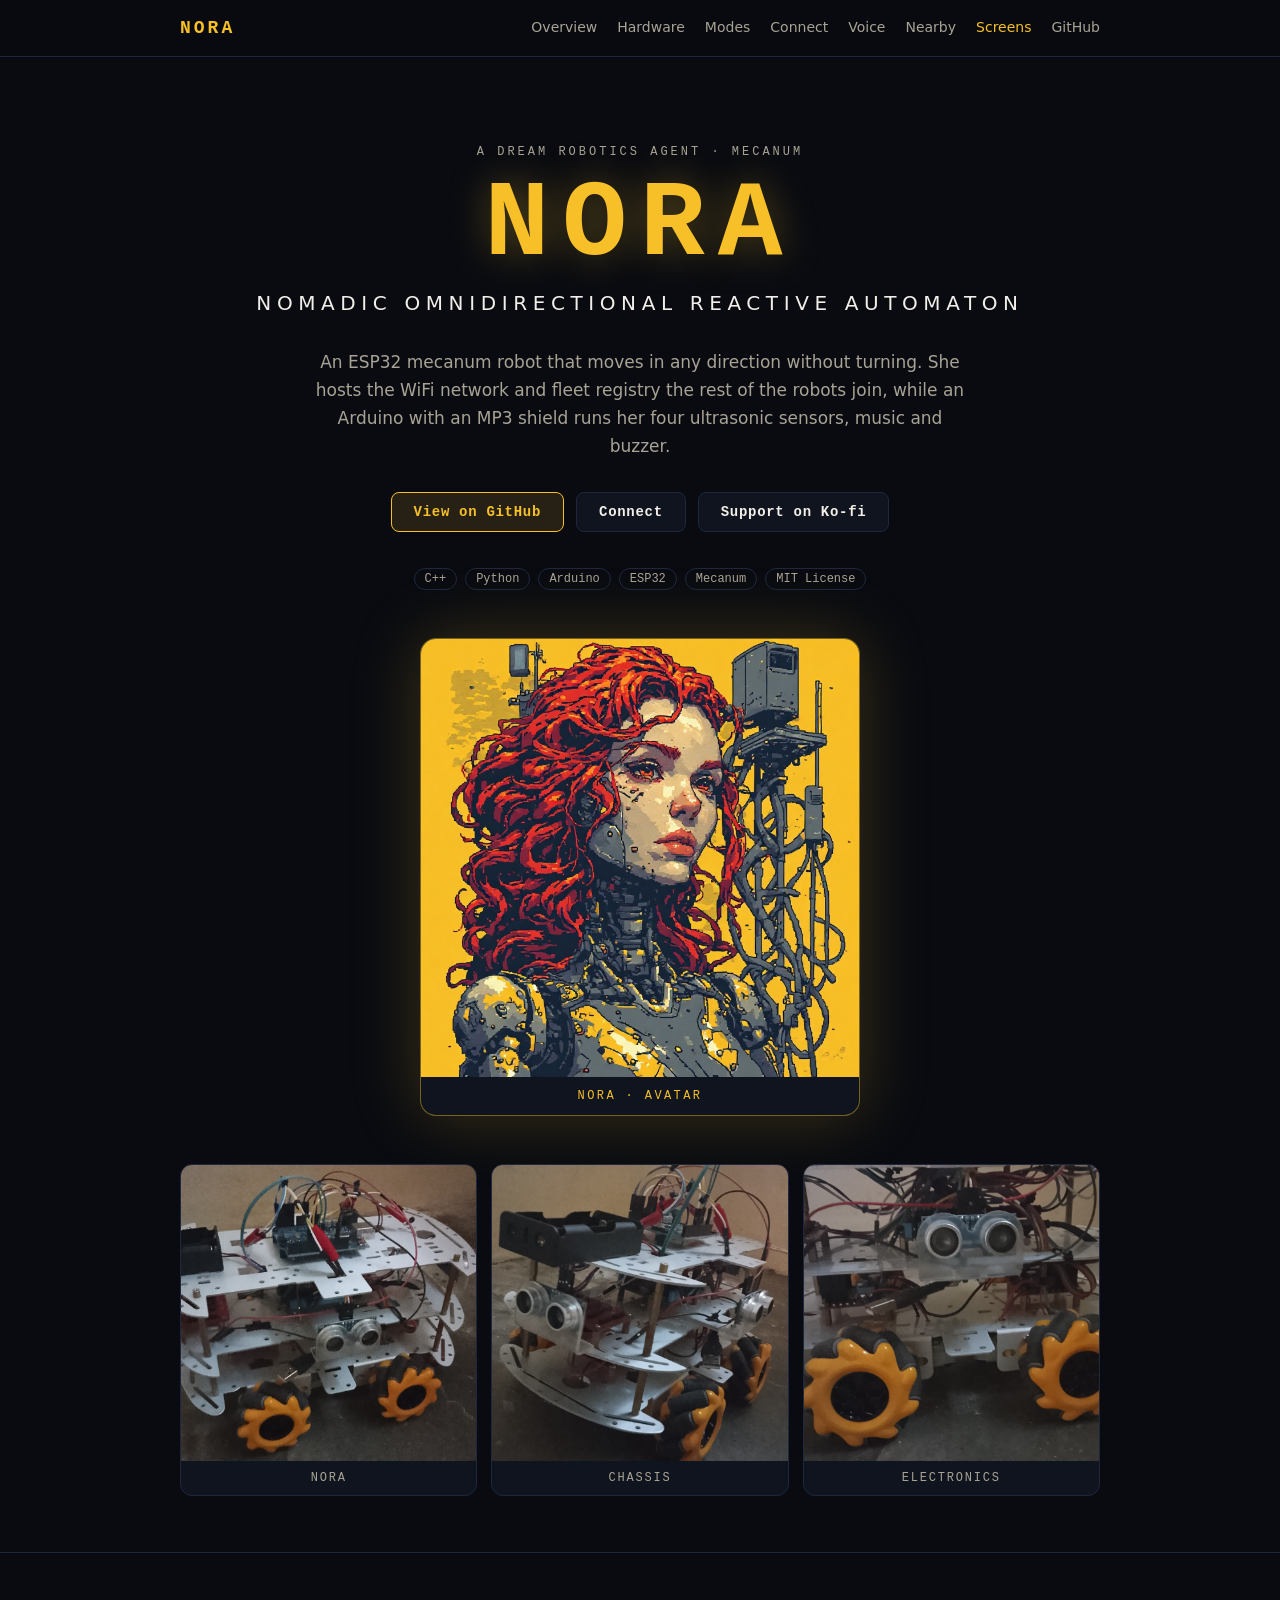
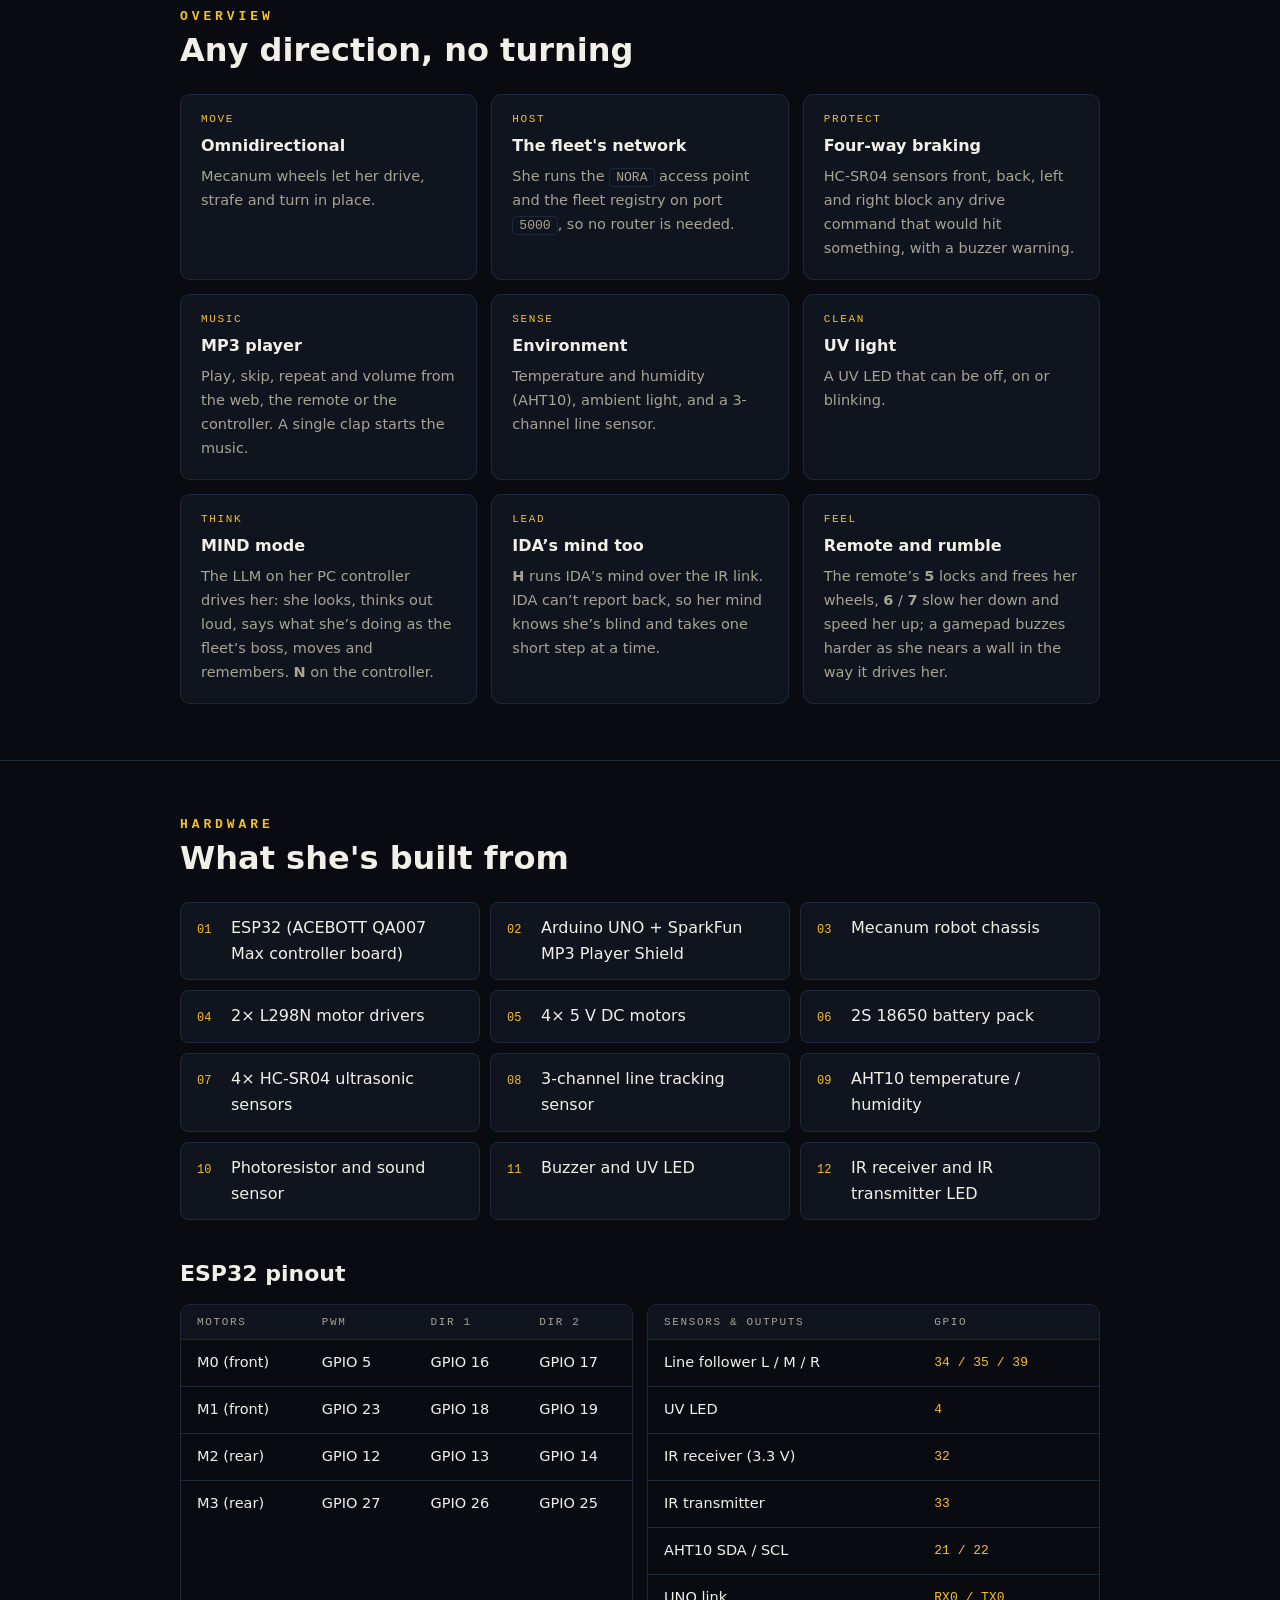
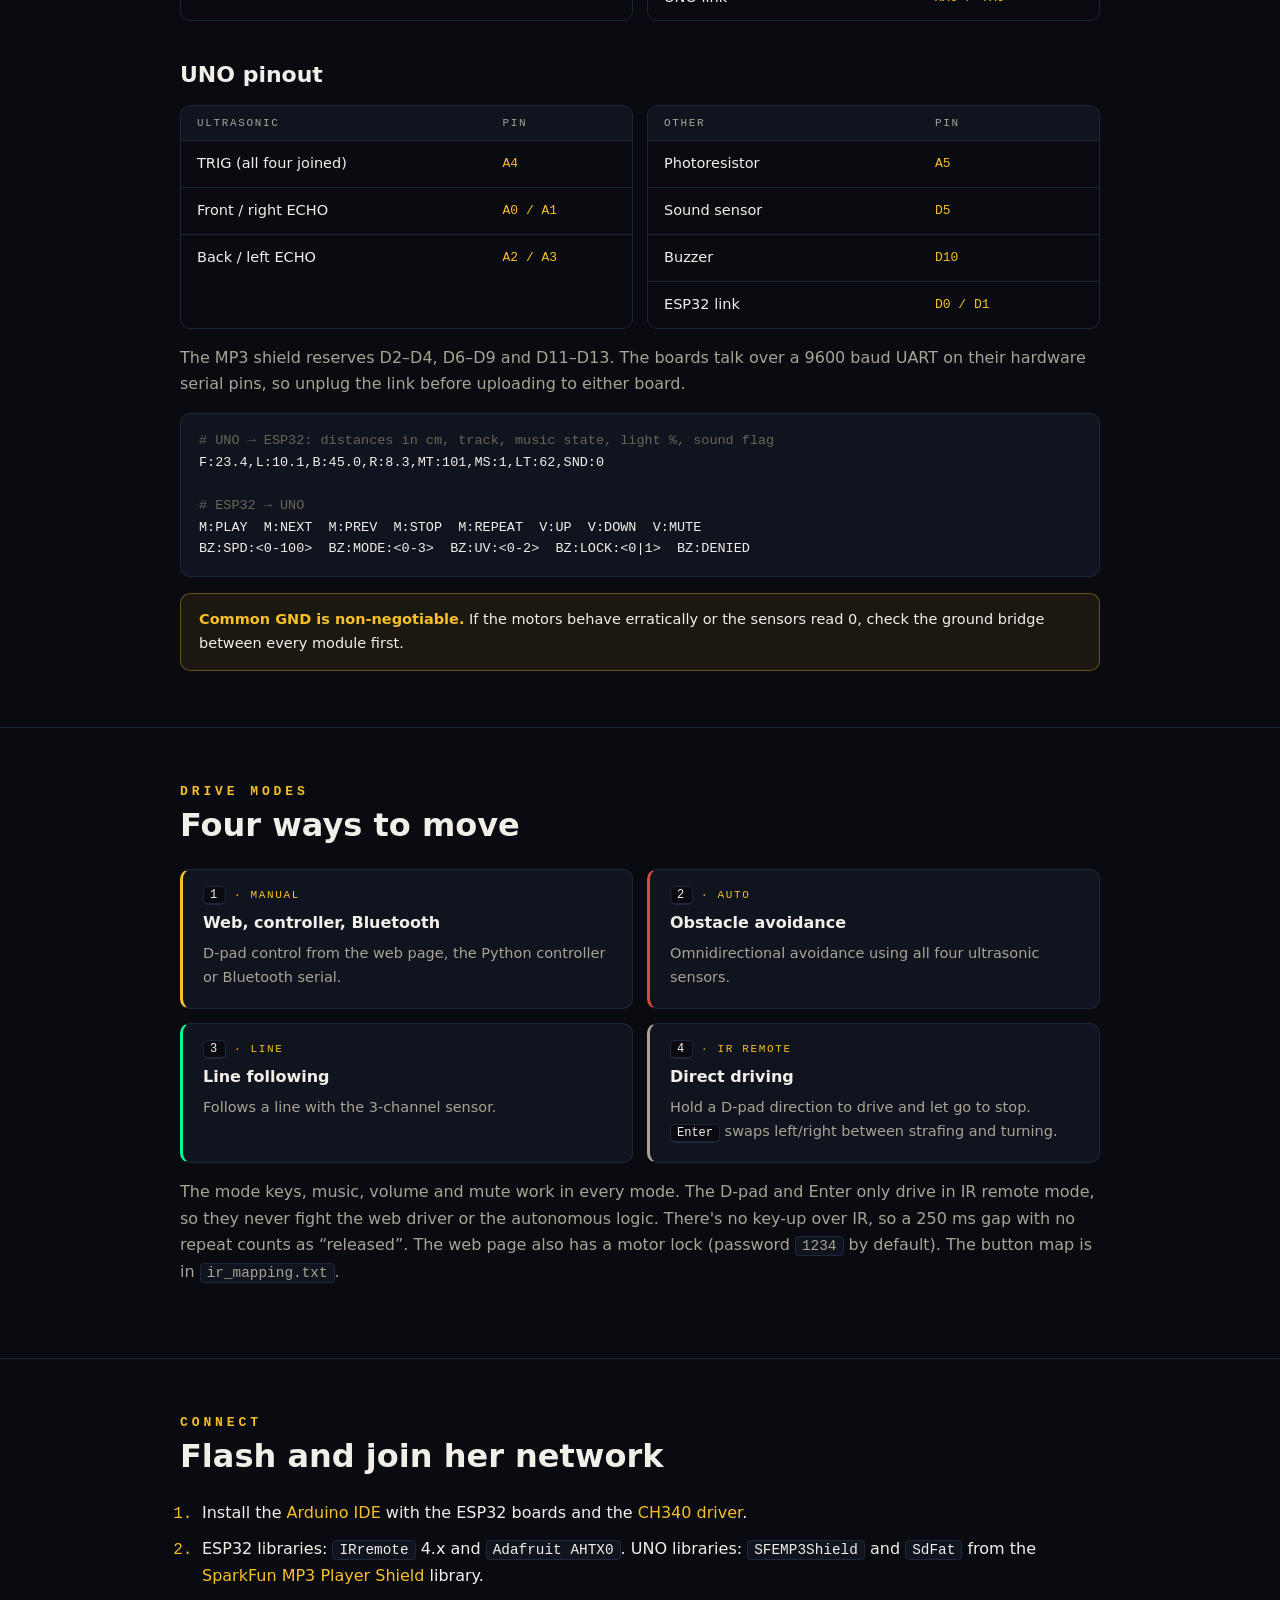
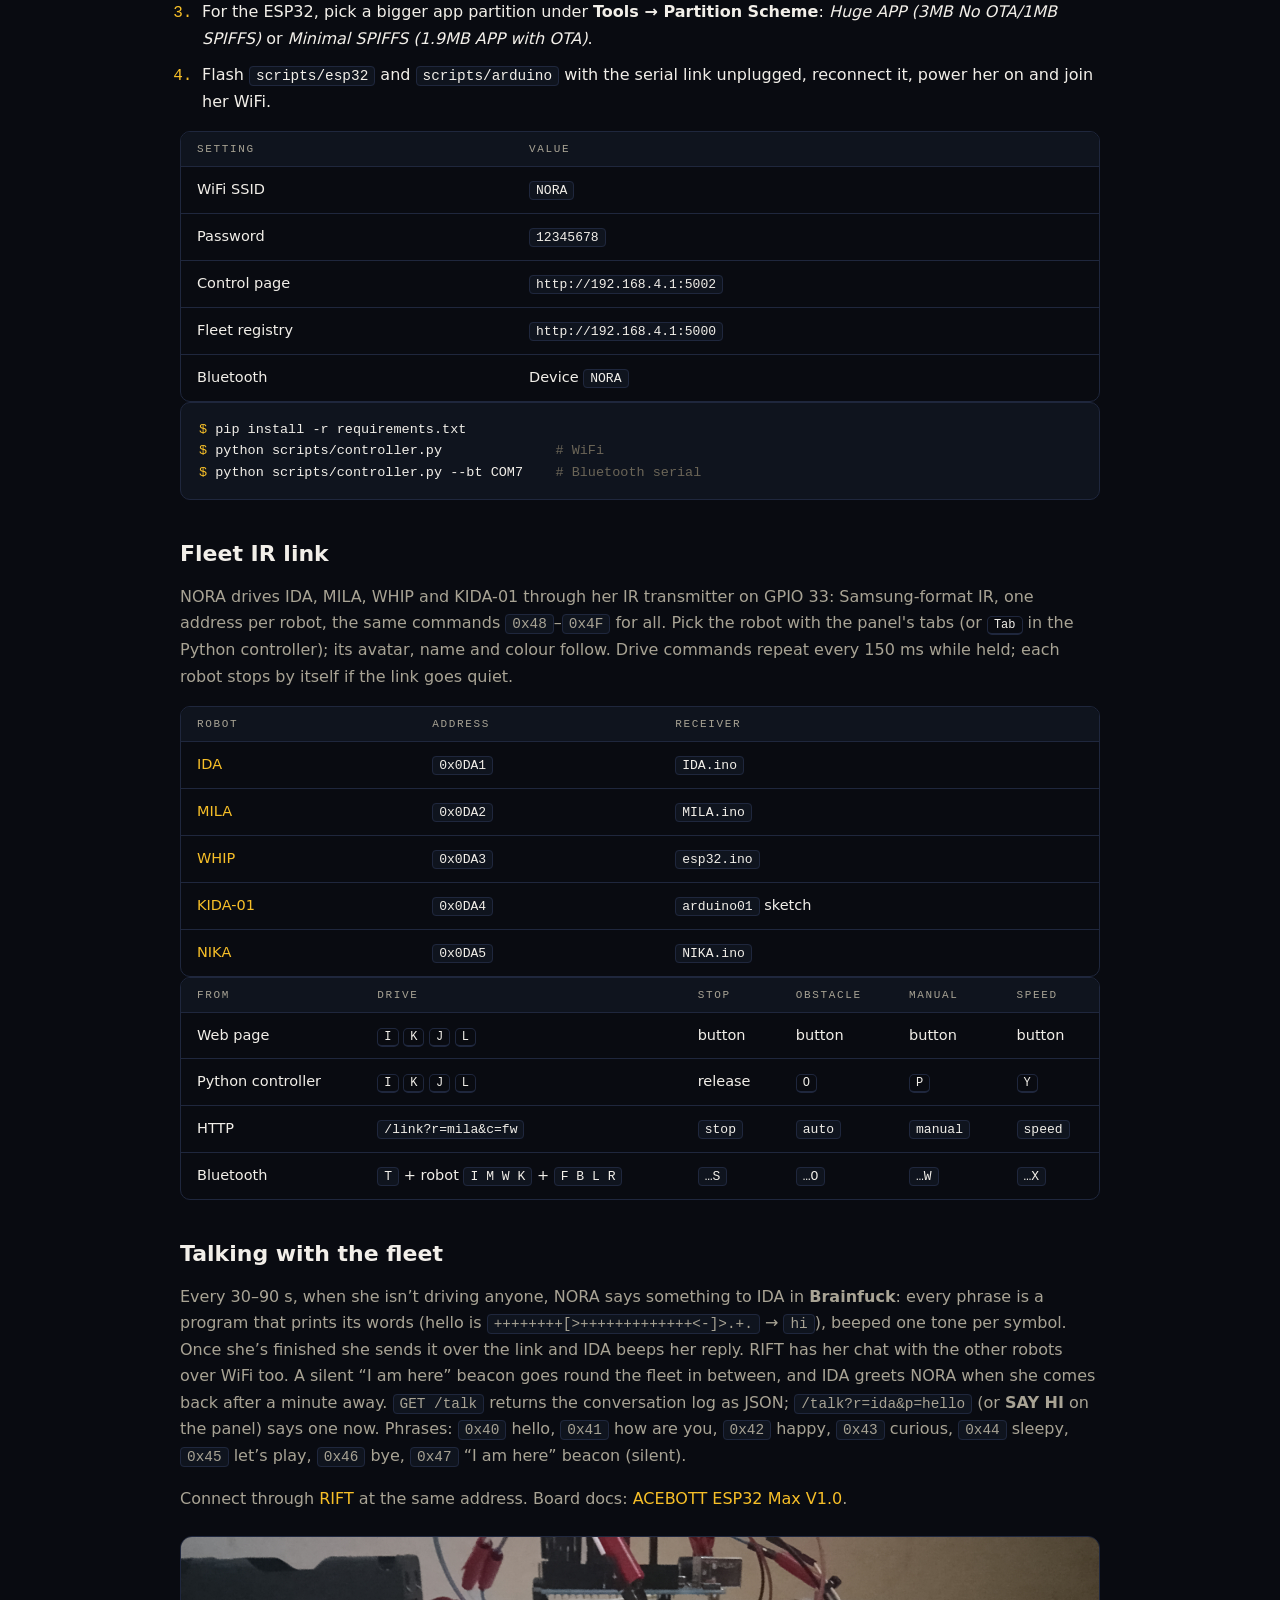
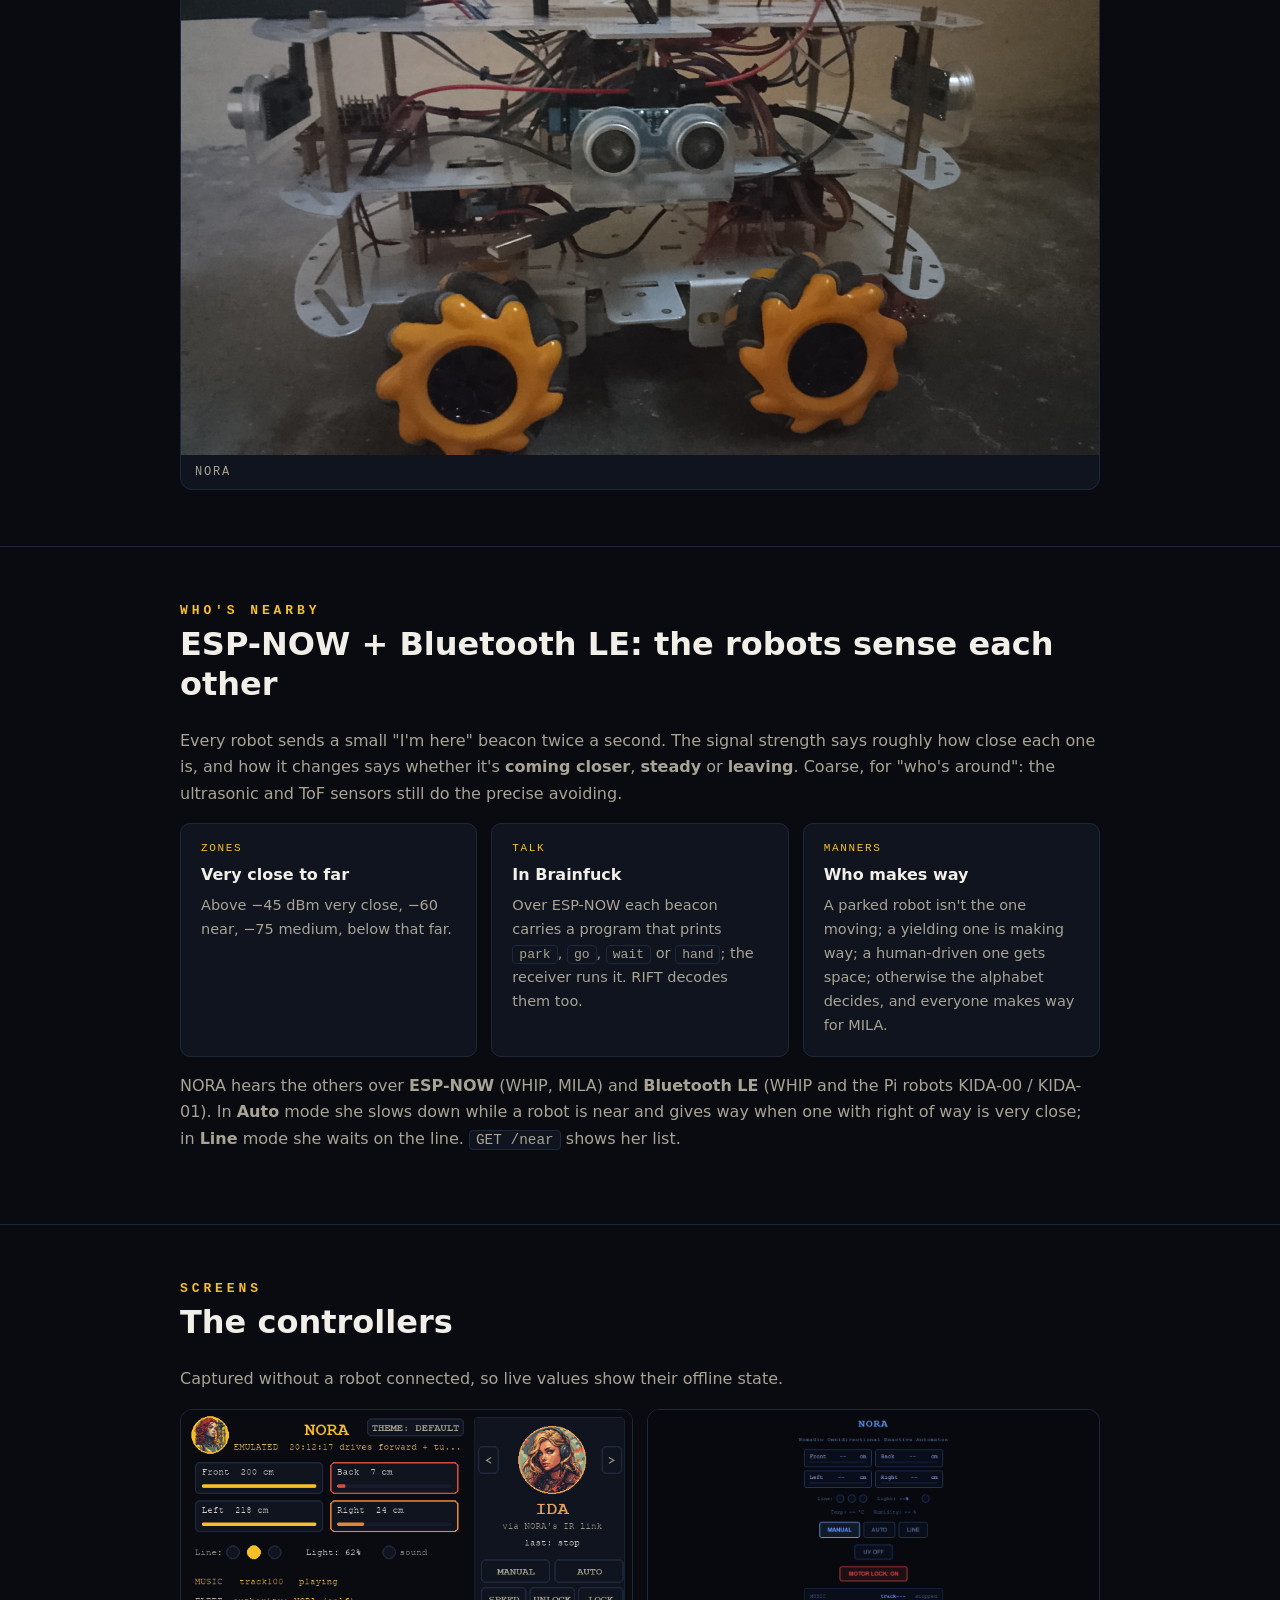
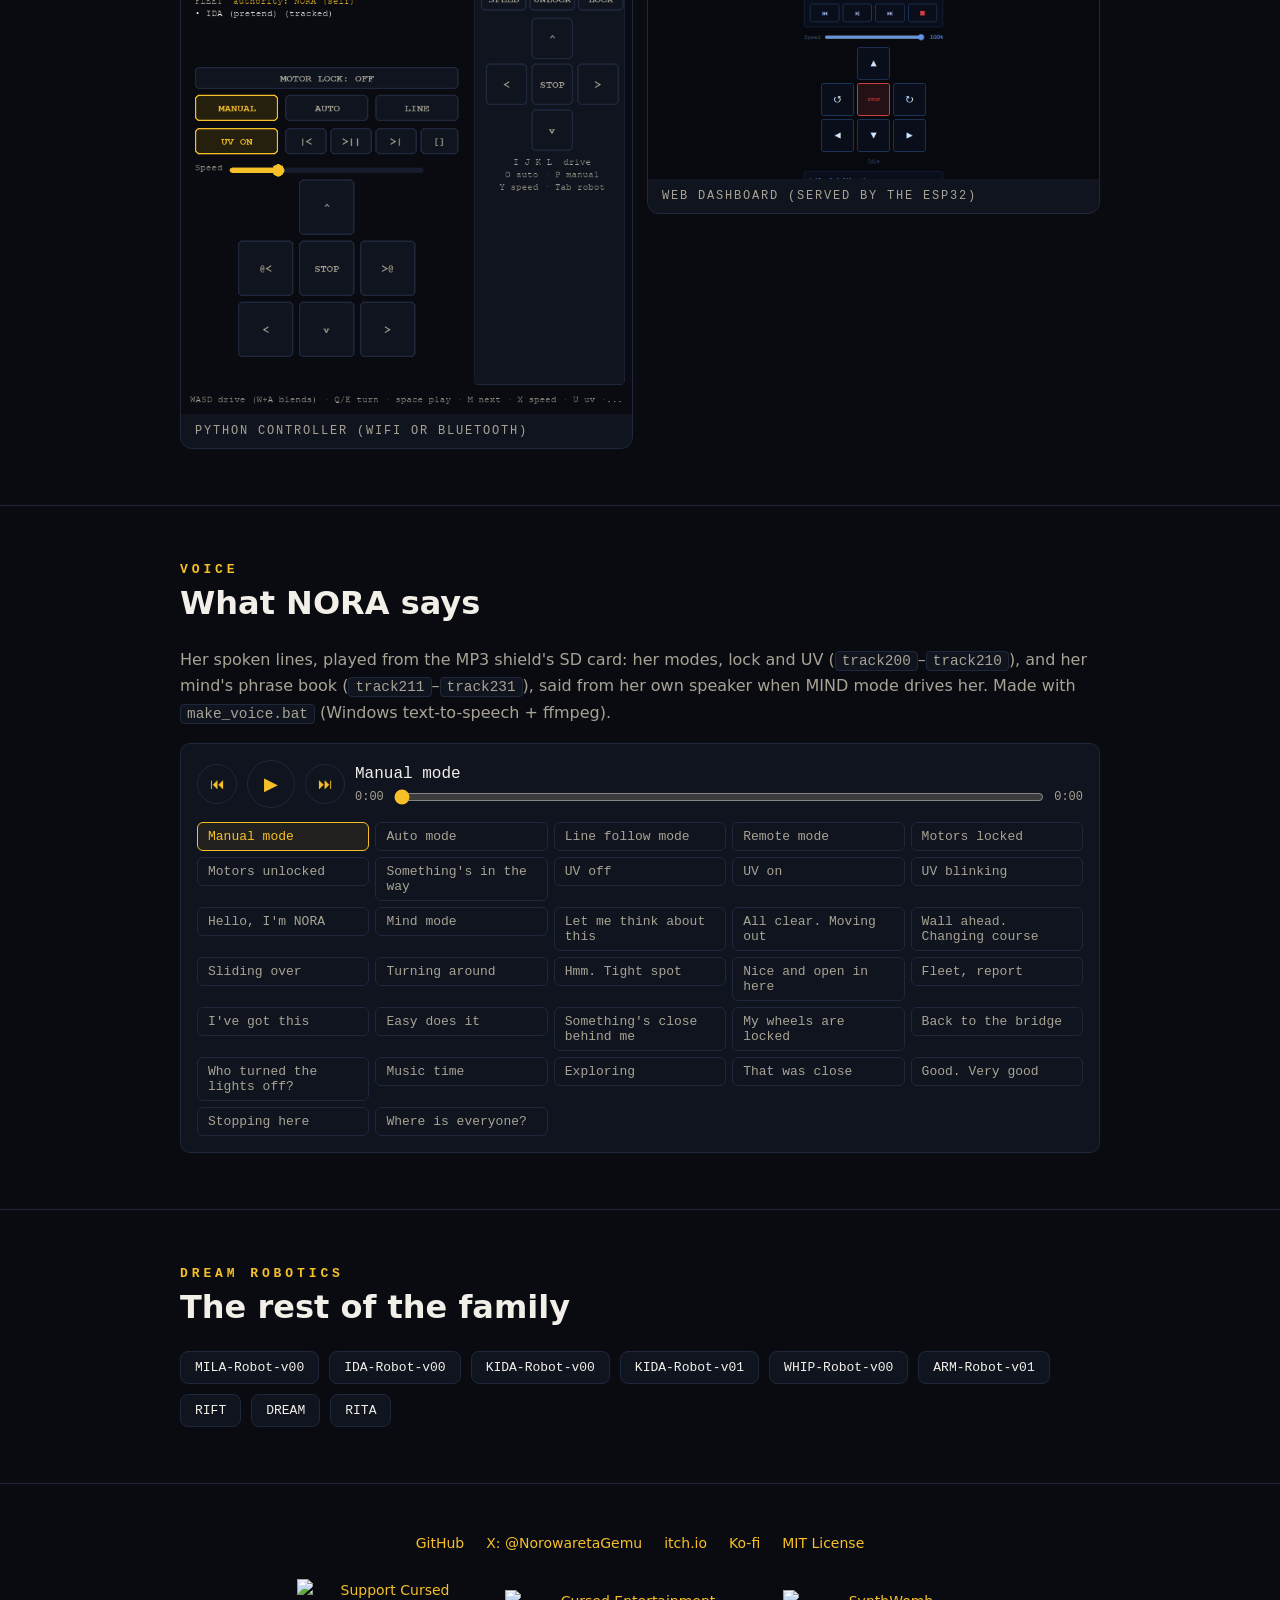
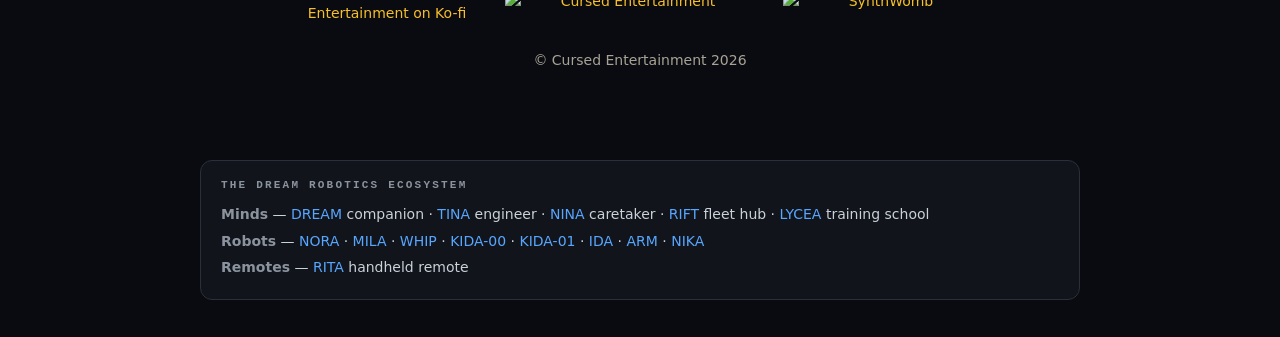
==== index.html @ 290d9ab6 "NORA: speed on her remote (6 / 7), and Auto keeps off the side walls and stops sooner Auto stopped a" ====
<!DOCTYPE html>
<html lang="en">
<head>
<meta charset="utf-8">
<meta name="viewport" content="width=device-width, initial-scale=1">
<title>NORA — Nomadic Omnidirectional Reactive Automaton</title>
<meta name="description" content="NORA is an ESP32 mecanum robot and the WiFi hub of the DREAM Robotics fleet: four-way ultrasonic braking, line following, an MP3 player, a UV light, and web, Bluetooth and IR remote control.">
<meta name="color-scheme" content="dark">
<meta property="og:title" content="NORA — Nomadic Omnidirectional Reactive Automaton">
<meta property="og:description" content="An ESP32 omnidirectional robot and the WiFi hub of the DREAM Robotics fleet.">
<meta property="og:type" content="website">
<meta property="og:image" content="images/nora_avatar.jpg">
<link rel="icon" href="site/favicon.ico" sizes="any">
<link rel="apple-touch-icon" href="site/apple-touch-icon.png">
<link rel="stylesheet" href="site/style.css">
<script src="site/site.js" defer></script>
<script src="site/player.js" defer></script>
</head>
<body>

<nav aria-label="Primary">
  <div class="wrap">
    <a class="brand" href="#top">NORA</a>
    <ul>
      <li><a href="#overview">Overview</a></li>
      <li><a href="#hardware">Hardware</a></li>
      <li><a href="#modes">Modes</a></li>
      <li><a href="#connect">Connect</a></li>
      <li><a href="#voice">Voice</a></li>
      <li><a href="#near">Nearby</a></li>
      <li><a href="#screens">Screens</a></li>
      <li><a href="https://github.com/CursedPrograms/NORA-Robot-v00">GitHub</a></li>
    </ul>
  </div>
</nav>

<header class="hero" id="top">
  <div class="wrap">
    <div class="eyebrow">A DREAM Robotics Agent &middot; Mecanum</div>
    <h1>NORA</h1>
    <p class="tagline">Nomadic Omnidirectional Reactive Automaton</p>
    <p class="lede">An ESP32 mecanum robot that moves in any direction without turning. She hosts the WiFi network and fleet registry the rest of the robots join, while an Arduino with an MP3 shield runs her four ultrasonic sensors, music and buzzer.</p>
    <div class="cta">
      <a class="btn primary" href="https://github.com/CursedPrograms/NORA-Robot-v00">View on GitHub</a>
      <a class="btn" href="#connect">Connect</a>
      <a class="btn" href="https://ko-fi.com/cursedentertainment">Support on Ko-fi</a>
    </div>
    <div class="tags" aria-label="Technologies">
      <span class="tag">C++</span>
      <span class="tag">Python</span>
      <span class="tag">Arduino</span>
      <span class="tag">ESP32</span>
      <span class="tag">Mecanum</span>
      <span class="tag">MIT License</span>
    </div>
    <figure class="avatar">
      <img src="images/nora_avatar.jpg" alt="NORA's avatar: a human representation of the robot" width="768" height="768">
      <figcaption>NORA &middot; avatar</figcaption>
    </figure>
    <div class="photos">
      <figure>
        <img src="images/NORA1.jpg" alt="NORA, the omnidirectional mecanum robot" width="1840" height="1939" loading="lazy">
        <figcaption>NORA</figcaption>
      </figure>
      <figure>
        <img src="images/NORA2.jpg" alt="NORA from another angle" width="1840" height="1988" loading="lazy">
        <figcaption>Chassis</figcaption>
      </figure>
      <figure>
        <img src="images/NORA4.jpg" alt="NORA's electronics" width="2909" height="1840" loading="lazy">
        <figcaption>Electronics</figcaption>
      </figure>
    </div>
  </div>
</header>

<main>

<section id="overview">
  <div class="wrap">
    <h2>Overview</h2>
    <h3 class="title">Any direction, no turning</h3>
    <div class="grid cols-3">
      <div class="card">
        <span class="k">Move</span>
        <h4>Omnidirectional</h4>
        <p>Mecanum wheels let her drive, strafe and turn in place.</p>
      </div>
      <div class="card">
        <span class="k">Host</span>
        <h4>The fleet's network</h4>
        <p>She runs the <code>NORA</code> access point and the fleet registry on port <code>5000</code>, so no router is needed.</p>
      </div>
      <div class="card">
        <span class="k">Protect</span>
        <h4>Four-way braking</h4>
        <p>HC-SR04 sensors front, back, left and right block any drive command that would hit something, with a buzzer warning.</p>
      </div>
      <div class="card">
        <span class="k">Music</span>
        <h4>MP3 player</h4>
        <p>Play, skip, repeat and volume from the web, the remote or the controller. A single clap starts the music.</p>
      </div>
      <div class="card">
        <span class="k">Sense</span>
        <h4>Environment</h4>
        <p>Temperature and humidity (AHT10), ambient light, and a 3-channel line sensor.</p>
      </div>
      <div class="card">
        <span class="k">Clean</span>
        <h4>UV light</h4>
        <p>A UV LED that can be off, on or blinking.</p>
      </div>
      <div class="card">
        <span class="k">Think</span>
        <h4>MIND mode</h4>
        <p>The LLM on her PC controller drives her: she looks, thinks out loud, says what she&rsquo;s doing as the fleet&rsquo;s boss, moves and remembers. <b>N</b> on the controller.</p>
      </div>
      <div class="card">
        <span class="k">Lead</span>
        <h4>IDA&rsquo;s mind too</h4>
        <p><b>H</b> runs IDA&rsquo;s mind over the IR link. IDA can&rsquo;t report back, so her mind knows she&rsquo;s blind and takes one short step at a time.</p>
      </div>
      <div class="card">
        <span class="k">Feel</span>
        <h4>Remote and rumble</h4>
        <p>The remote&rsquo;s <b>5</b> locks and frees her wheels, <b>6</b> / <b>7</b> slow her down and speed her up; a gamepad buzzes harder as she nears a wall in the way it drives her.</p>
      </div>
    </div>
  </div>
</section>

<section id="hardware">
  <div class="wrap">
    <h2>Hardware</h2>
    <h3 class="title">What she's built from</h3>
    <ol class="parts">
      <li><span class="n">01</span> ESP32 (ACEBOTT QA007 Max controller board)</li>
      <li><span class="n">02</span> Arduino UNO + SparkFun MP3 Player Shield</li>
      <li><span class="n">03</span> Mecanum robot chassis</li>
      <li><span class="n">04</span> 2&times; L298N motor drivers</li>
      <li><span class="n">05</span> 4&times; 5&nbsp;V DC motors</li>
      <li><span class="n">06</span> 2S 18650 battery pack</li>
      <li><span class="n">07</span> 4&times; HC-SR04 ultrasonic sensors</li>
      <li><span class="n">08</span> 3-channel line tracking sensor</li>
      <li><span class="n">09</span> AHT10 temperature / humidity</li>
      <li><span class="n">10</span> Photoresistor and sound sensor</li>
      <li><span class="n">11</span> Buzzer and UV LED</li>
      <li><span class="n">12</span> IR receiver and IR transmitter LED</li>
    </ol>
    <h3 class="sub">ESP32 pinout</h3>
    <div class="grid cols-2">
    <div class="table-wrap">
      <table>
        <thead><tr><th>Motors</th><th>PWM</th><th>Dir 1</th><th>Dir 2</th></tr></thead>
        <tbody>
          <tr><td>M0 (front)</td><td>GPIO 5</td><td>GPIO 16</td><td>GPIO 17</td></tr>
          <tr><td>M1 (front)</td><td>GPIO 23</td><td>GPIO 18</td><td>GPIO 19</td></tr>
          <tr><td>M2 (rear)</td><td>GPIO 12</td><td>GPIO 13</td><td>GPIO 14</td></tr>
          <tr><td>M3 (rear)</td><td>GPIO 27</td><td>GPIO 26</td><td>GPIO 25</td></tr>
        </tbody>
      </table>
    </div>
    <div class="table-wrap">
      <table>
        <thead><tr><th>Sensors &amp; outputs</th><th>GPIO</th></tr></thead>
        <tbody>
          <tr><td>Line follower L / M / R</td><td class="mono">34 / 35 / 39</td></tr>
          <tr><td>UV LED</td><td class="mono">4</td></tr>
          <tr><td>IR receiver (3.3&nbsp;V)</td><td class="mono">32</td></tr>
          <tr><td>IR transmitter</td><td class="mono">33</td></tr>
          <tr><td>AHT10 SDA / SCL</td><td class="mono">21 / 22</td></tr>
          <tr><td>UNO link</td><td class="mono">RX0 / TX0</td></tr>
        </tbody>
      </table>
    </div>
    </div>
    <h3 class="sub">UNO pinout</h3>
    <div class="grid cols-2">
    <div class="table-wrap">
      <table>
        <thead><tr><th>Ultrasonic</th><th>Pin</th></tr></thead>
        <tbody>
          <tr><td>TRIG (all four joined)</td><td class="mono">A4</td></tr>
          <tr><td>Front / right ECHO</td><td class="mono">A0 / A1</td></tr>
          <tr><td>Back / left ECHO</td><td class="mono">A2 / A3</td></tr>
        </tbody>
      </table>
    </div>
    <div class="table-wrap">
      <table>
        <thead><tr><th>Other</th><th>Pin</th></tr></thead>
        <tbody>
          <tr><td>Photoresistor</td><td class="mono">A5</td></tr>
          <tr><td>Sound sensor</td><td class="mono">D5</td></tr>
          <tr><td>Buzzer</td><td class="mono">D10</td></tr>
          <tr><td>ESP32 link</td><td class="mono">D0 / D1</td></tr>
        </tbody>
      </table>
    </div>
    </div>
    <p class="muted spaced">The MP3 shield reserves D2&ndash;D4, D6&ndash;D9 and D11&ndash;D13. The boards talk over a 9600 baud UART on their hardware serial pins, so unplug the link before uploading to either board.</p>
<pre><span class="c"># UNO &rarr; ESP32: distances in cm, track, music state, light %, sound flag</span>
F:23.4,L:10.1,B:45.0,R:8.3,MT:101,MS:1,LT:62,SND:0

<span class="c"># ESP32 &rarr; UNO</span>
M:PLAY  M:NEXT  M:PREV  M:STOP  M:REPEAT  V:UP  V:DOWN  V:MUTE
BZ:SPD:&lt;0-100&gt;  BZ:MODE:&lt;0-3&gt;  BZ:UV:&lt;0-2&gt;  BZ:LOCK:&lt;0|1&gt;  BZ:DENIED</pre>
    <p class="note"><strong>Common GND is non-negotiable.</strong> If the motors behave erratically or the sensors read 0, check the ground bridge between every module first.</p>
  </div>
</section>

<section id="modes">
  <div class="wrap">
    <h2>Drive modes</h2>
    <h3 class="title">Four ways to move</h3>
    <div class="grid cols-2">
      <div class="card mode">
        <span class="k"><kbd>1</kbd> &middot; Manual</span>
        <h4>Web, controller, Bluetooth</h4>
        <p>D-pad control from the web page, the Python controller or Bluetooth serial.</p>
      </div>
      <div class="card mode">
        <span class="k"><kbd>2</kbd> &middot; Auto</span>
        <h4>Obstacle avoidance</h4>
        <p>Omnidirectional avoidance using all four ultrasonic sensors.</p>
      </div>
      <div class="card mode">
        <span class="k"><kbd>3</kbd> &middot; Line</span>
        <h4>Line following</h4>
        <p>Follows a line with the 3-channel sensor.</p>
      </div>
      <div class="card mode">
        <span class="k"><kbd>4</kbd> &middot; IR remote</span>
        <h4>Direct driving</h4>
        <p>Hold a D-pad direction to drive and let go to stop. <kbd>Enter</kbd> swaps left/right between strafing and turning.</p>
      </div>
    </div>
    <p class="muted spaced">The mode keys, music, volume and mute work in every mode. The D-pad and Enter only drive in IR remote mode, so they never fight the web driver or the autonomous logic. There's no key-up over IR, so a 250&nbsp;ms gap with no repeat counts as &ldquo;released&rdquo;. The web page also has a motor lock (password <code>1234</code> by default). The button map is in <code>ir_mapping.txt</code>.</p>
  </div>
</section>

<section id="connect">
  <div class="wrap">
    <h2>Connect</h2>
    <h3 class="title">Flash and join her network</h3>
    <ol class="steps">
      <li>Install the <a href="https://docs.arduino.cc/software/ide/">Arduino IDE</a> with the ESP32 boards and the <a href="https://acebottteam.github.io/acebott-docs-master/getting%20started/Arduino/Download%20CH340%20Driver%20on%20Windows%20System.html">CH340 driver</a>.</li>
      <li>ESP32 libraries: <code>IRremote</code> 4.x and <code>Adafruit AHTX0</code>. UNO libraries: <code>SFEMP3Shield</code> and <code>SdFat</code> from the <a href="https://github.com/madsci1016/Sparkfun-MP3-Player-Shield-Arduino-Library">SparkFun MP3 Player Shield</a> library.</li>
      <li>For the ESP32, pick a bigger app partition under <strong>Tools &rarr; Partition Scheme</strong>: <em>Huge APP (3MB No OTA/1MB SPIFFS)</em> or <em>Minimal SPIFFS (1.9MB APP with OTA)</em>.</li>
      <li>Flash <code>scripts/esp32</code> and <code>scripts/arduino</code> with the serial link unplugged, reconnect it, power her on and join her WiFi.</li>
    </ol>
    <div class="table-wrap">
      <table>
        <thead><tr><th>Setting</th><th>Value</th></tr></thead>
        <tbody>
          <tr><td>WiFi SSID</td><td><code>NORA</code></td></tr>
          <tr><td>Password</td><td><code>12345678</code></td></tr>
          <tr><td>Control page</td><td><code>http://192.168.4.1:5002</code></td></tr>
          <tr><td>Fleet registry</td><td><code>http://192.168.4.1:5000</code></td></tr>
          <tr><td>Bluetooth</td><td>Device <code>NORA</code></td></tr>
        </tbody>
      </table>
    </div>
<pre><span class="p">$</span> pip install -r requirements.txt
<span class="p">$</span> python scripts/controller.py              <span class="c"># WiFi</span>
<span class="p">$</span> python scripts/controller.py --bt COM7    <span class="c"># Bluetooth serial</span></pre>
    <h3 class="sub">Fleet IR link</h3>
    <p class="muted">NORA drives IDA, MILA, WHIP and KIDA-01 through her IR transmitter on GPIO&nbsp;33: Samsung-format IR, one address per robot, the same commands <code>0x48</code>&ndash;<code>0x4F</code> for all. Pick the robot with the panel's tabs (or <kbd>Tab</kbd> in the Python controller); its avatar, name and colour follow. Drive commands repeat every 150&nbsp;ms while held; each robot stops by itself if the link goes quiet.</p>
    <div class="table-wrap">
      <table>
        <thead><tr><th>Robot</th><th>Address</th><th>Receiver</th></tr></thead>
        <tbody>
          <tr><td><a href="https://cursedprograms.github.io/IDA-Robot-v00/">IDA</a></td><td><code>0x0DA1</code></td><td><code>IDA.ino</code></td></tr>
          <tr><td><a href="https://cursedprograms.github.io/MILA/">MILA</a></td><td><code>0x0DA2</code></td><td><code>MILA.ino</code></td></tr>
          <tr><td><a href="https://cursedprograms.github.io/WHIP-Robot-v00/">WHIP</a></td><td><code>0x0DA3</code></td><td><code>esp32.ino</code></td></tr>
          <tr><td><a href="https://cursedprograms.github.io/KIDA-Robot-v01/">KIDA-01</a></td><td><code>0x0DA4</code></td><td><code>arduino01</code> sketch</td></tr>
          <tr><td><a href="https://cursedprograms.github.io/NIKA-Robot-v00/">NIKA</a></td><td><code>0x0DA5</code></td><td><code>NIKA.ino</code></td></tr>
        </tbody>
      </table>
    </div>
    <div class="table-wrap">
      <table>
        <thead><tr><th>From</th><th>Drive</th><th>Stop</th><th>Obstacle</th><th>Manual</th><th>Speed</th></tr></thead>
        <tbody>
          <tr><td>Web page</td><td><kbd>I</kbd> <kbd>K</kbd> <kbd>J</kbd> <kbd>L</kbd></td><td>button</td><td>button</td><td>button</td><td>button</td></tr>
          <tr><td>Python controller</td><td><kbd>I</kbd> <kbd>K</kbd> <kbd>J</kbd> <kbd>L</kbd></td><td>release</td><td><kbd>O</kbd></td><td><kbd>P</kbd></td><td><kbd>Y</kbd></td></tr>
          <tr><td>HTTP</td><td><code>/link?r=mila&amp;c=fw</code></td><td><code>stop</code></td><td><code>auto</code></td><td><code>manual</code></td><td><code>speed</code></td></tr>
          <tr><td>Bluetooth</td><td><code>T</code> + robot <code>I M W K</code> + <code>F B L R</code></td><td><code>…S</code></td><td><code>…O</code></td><td><code>…W</code></td><td><code>…X</code></td></tr>
        </tbody>
      </table>
    </div>
    <h3 class="sub">Talking with the fleet</h3>
    <p class="muted">Every 30&ndash;90&nbsp;s, when she isn&rsquo;t driving anyone, NORA says something to IDA in <strong>Brainfuck</strong>: every phrase is a program that prints its words (hello is <code>++++++++[&gt;+++++++++++++&lt;-]&gt;.+.</code> &rarr; <code>hi</code>), beeped one tone per symbol. Once she&rsquo;s finished she sends it over the link and IDA beeps her reply. RIFT has her chat with the other robots over WiFi too. A silent &ldquo;I am here&rdquo; beacon goes round the fleet in between, and IDA greets NORA when she comes back after a minute away. <code>GET /talk</code> returns the conversation log as JSON; <code>/talk?r=ida&amp;p=hello</code> (or <strong>SAY HI</strong> on the panel) says one now. Phrases: <code>0x40</code> hello, <code>0x41</code> how are you, <code>0x42</code> happy, <code>0x43</code> curious, <code>0x44</code> sleepy, <code>0x45</code> let&rsquo;s play, <code>0x46</code> bye, <code>0x47</code> &ldquo;I am here&rdquo; beacon (silent).</p>
    <p class="muted spaced">Connect through <a href="https://github.com/CursedPrograms/RIFT">RIFT</a> at the same address. Board docs: <a href="https://acebottteam.github.io/acebott-docs-master/board/ESP32/QA007%20ESP32%20Max%20V1.0%20Controller%20Board.html">ACEBOTT ESP32 Max V1.0</a>.</p>
    <figure class="shot">
      <img src="images/NORA5.jpg" alt="NORA on the floor" loading="lazy">
      <figcaption>NORA</figcaption>
    </figure>
  </div>
</section>

<section id="near">
  <div class="wrap">
    <h2>Who's nearby</h2>
    <h3 class="title">ESP-NOW + Bluetooth LE: the robots sense each other</h3>
    <p class="muted">Every robot sends a small "I'm here" beacon twice a second. The signal strength says roughly how close each one is, and how it changes says whether it's <b>coming closer</b>, <b>steady</b> or <b>leaving</b>. Coarse, for "who's around": the ultrasonic and ToF sensors still do the precise avoiding.</p>
    <div class="grid cols-3">
      <div class="card"><span class="k">Zones</span><h4>Very close to far</h4><p>Above &minus;45 dBm very close, &minus;60 near, &minus;75 medium, below that far.</p></div>
      <div class="card"><span class="k">Talk</span><h4>In Brainfuck</h4><p>Over ESP-NOW each beacon carries a program that prints <code>park</code>, <code>go</code>, <code>wait</code> or <code>hand</code>; the receiver runs it. RIFT decodes them too.</p></div>
      <div class="card"><span class="k">Manners</span><h4>Who makes way</h4><p>A parked robot isn't the one moving; a yielding one is making way; a human-driven one gets space; otherwise the alphabet decides, and everyone makes way for MILA.</p></div>
    </div>
    <p class="muted spaced">NORA hears the others over <b>ESP-NOW</b> (WHIP, MILA) and <b>Bluetooth LE</b> (WHIP and the Pi robots KIDA-00 / KIDA-01). In <b>Auto</b> mode she slows down while a robot is near and gives way when one with right of way is very close; in <b>Line</b> mode she waits on the line. <code>GET /near</code> shows her list.</p>
  </div>
</section>

<section id="screens">
  <div class="wrap">
    <h2>Screens</h2>
    <h3 class="title">The controllers</h3>
    <p class="muted">Captured without a robot connected, so live values show their offline state.</p>
    <div class="screens">
      <figure class="shot">
        <img src="images/screenshots/controller-python.png" alt="NORA's controller connection screen" width="422" height="902" loading="lazy">
        <figcaption>Python controller (WiFi or Bluetooth)</figcaption>
      </figure>
      <figure class="shot">
        <img src="images/screenshots/web-dashboard.png" alt="NORA's web dashboard with distances, modes, music and drive pad" width="1100" height="900" loading="lazy">
        <figcaption>Web dashboard (served by the ESP32)</figcaption>
      </figure>
    </div>
  </div>
</section>

<section id="voice">
  <div class="wrap">
    <h2>Voice</h2>
    <h3 class="title">What NORA says</h3>
    <p class="muted">Her spoken lines, played from the MP3 shield's SD card: her modes, lock and UV (<code>track200</code>&ndash;<code>track210</code>), and her mind's phrase book (<code>track211</code>&ndash;<code>track231</code>), said from her own speaker when MIND mode drives her. Made with <code>make_voice.bat</code> (Windows text-to-speech + ffmpeg).</p>
    <div class="player" data-tracks='[{"title": "Manual mode", "src": "site/voice/track200.mp3"}, {"title": "Auto mode", "src": "site/voice/track201.mp3"}, {"title": "Line follow mode", "src": "site/voice/track202.mp3"}, {"title": "Remote mode", "src": "site/voice/track203.mp3"}, {"title": "Motors locked", "src": "site/voice/track204.mp3"}, {"title": "Motors unlocked", "src": "site/voice/track205.mp3"}, {"title": "Something&#39;s in the way", "src": "site/voice/track206.mp3"}, {"title": "UV off", "src": "site/voice/track207.mp3"}, {"title": "UV on", "src": "site/voice/track208.mp3"}, {"title": "UV blinking", "src": "site/voice/track209.mp3"}, {"title": "Hello, I&#39;m NORA", "src": "site/voice/track210.mp3"}, {"title": "Mind mode", "src": "site/voice/track211.mp3"}, {"title": "Let me think about this", "src": "site/voice/track212.mp3"}, {"title": "All clear. Moving out", "src": "site/voice/track213.mp3"}, {"title": "Wall ahead. Changing course", "src": "site/voice/track214.mp3"}, {"title": "Sliding over", "src": "site/voice/track215.mp3"}, {"title": "Turning around", "src": "site/voice/track216.mp3"}, {"title": "Hmm. Tight spot", "src": "site/voice/track217.mp3"}, {"title": "Nice and open in here", "src": "site/voice/track218.mp3"}, {"title": "Fleet, report", "src": "site/voice/track219.mp3"}, {"title": "I&#39;ve got this", "src": "site/voice/track220.mp3"}, {"title": "Easy does it", "src": "site/voice/track221.mp3"}, {"title": "Something&#39;s close behind me", "src": "site/voice/track222.mp3"}, {"title": "My wheels are locked", "src": "site/voice/track223.mp3"}, {"title": "Back to the bridge", "src": "site/voice/track224.mp3"}, {"title": "Who turned the lights off?", "src": "site/voice/track225.mp3"}, {"title": "Music time", "src": "site/voice/track226.mp3"}, {"title": "Exploring", "src": "site/voice/track227.mp3"}, {"title": "That was close", "src": "site/voice/track228.mp3"}, {"title": "Good. Very good", "src": "site/voice/track229.mp3"}, {"title": "Stopping here", "src": "site/voice/track230.mp3"}, {"title": "Where is everyone?", "src": "site/voice/track231.mp3"}]'></div>
  </div>
</section>

<section id="related">
  <div class="wrap">
    <h2>DREAM Robotics</h2>
    <h3 class="title">The rest of the family</h3>
    <div class="related">
      <a href="https://github.com/CursedPrograms/MILA-Robot-v00">MILA-Robot-v00</a>
      <a href="https://github.com/CursedPrograms/IDA-Robot-v00">IDA-Robot-v00</a>
      <a href="https://github.com/CursedPrograms/KIDA-Robot-v00">KIDA-Robot-v00</a>
      <a href="https://github.com/CursedPrograms/KIDA-Robot-v01">KIDA-Robot-v01</a>
      <a href="https://github.com/CursedPrograms/WHIP-Robot-v00">WHIP-Robot-v00</a>
      <a href="https://github.com/CursedPrograms/ARM-Robot-v01">ARM-Robot-v01</a>
      <a href="https://github.com/CursedPrograms/RIFT">RIFT</a>
      <a href="https://github.com/CursedPrograms/DREAM">DREAM</a>
      <a href="https://github.com/CursedPrograms/RITA">RITA</a>
    </div>
  </div>
</section>

</main>

<footer>
  <div class="wrap">
    <div class="links">
      <a href="https://github.com/CursedPrograms/NORA-Robot-v00">GitHub</a>
      <a href="https://x.com/NorowaretaGemu">X: @NorowaretaGemu</a>
      <a href="https://cursed-entertainment.itch.io/">itch.io</a>
      <a href="https://ko-fi.com/cursedentertainment">Ko-fi</a>
      <a href="https://github.com/CursedPrograms/NORA-Robot-v00/blob/main/LICENSE">MIT License</a>
    </div>

    <div class="logos">
      <a href="https://ko-fi.com/cursedentertainment">
        <img src="https://ko-fi.com/img/githubbutton_sm.svg" alt="Support Cursed Entertainment on Ko-fi" width="180" loading="lazy">
      </a>
      <a href="https://cursed-entertainment.itch.io/">
        <img src="https://github.com/CursedPrograms/cursedentertainment/raw/main/images/logos/logo-wide-grey.png" alt="Cursed Entertainment" width="250" loading="lazy">
      </a>
      <a href="https://github.com/SynthWomb">
        <img src="https://github.com/SynthWomb/synth.womb/blob/main/logos/synthwomb07.png?raw=true" alt="SynthWomb" width="200" loading="lazy">
      </a>
    </div>

    <div>&copy; Cursed Entertainment 2026</div>
  </div>
</footer>

<!-- DREAM-ECOSYSTEM:START -->
<section class="eco">
  <div class="eco-title">The DREAM Robotics ecosystem</div>
  <div><strong>Minds</strong> — <a href="https://github.com/CursedPrograms/DREAM">DREAM</a> companion · <a href="https://github.com/CursedPrograms/TINA">TINA</a> engineer · <a href="https://github.com/CursedPrograms/NINA">NINA</a> caretaker · <a href="https://github.com/CursedPrograms/RIFT">RIFT</a> fleet hub · <a href="https://github.com/CursedPrograms/LYCEA">LYCEA</a> training school</div>
  <div><strong>Robots</strong> — <a href="https://github.com/CursedPrograms/NORA-Robot-v00">NORA</a> · <a href="https://github.com/CursedPrograms/MILA-Robot-v00">MILA</a> · <a href="https://github.com/CursedPrograms/WHIP-Robot-v00">WHIP</a> · <a href="https://github.com/CursedPrograms/KIDA-Robot-v00">KIDA-00</a> · <a href="https://github.com/CursedPrograms/KIDA-Robot-v01">KIDA-01</a> · <a href="https://github.com/CursedPrograms/IDA-Robot-v00">IDA</a> · <a href="https://github.com/CursedPrograms/ARM-Robot-v01">ARM</a> · <a href="https://github.com/CursedPrograms/NIKA-Robot-v00">NIKA</a></div>
  <div><strong>Remotes</strong> — <a href="https://github.com/CursedPrograms/RITA">RITA</a> handheld remote</div>
</section>
<!-- DREAM-ECOSYSTEM:END -->
</body>
</html>
---- site/style.css ----
/* DREAM Robotics site stylesheet. Colours come from colour_scheme.xml
   (regenerate the site after editing it); layout is shared by every robot. */
:root {
  --bg: #090B11;
  --panel: #0F141E;
  --border: #1F273D;
  --accent: #F7BF28;
  --accent2: #D34E41;
  --green: #00ff88;
  --text: #F2EFE9;
  --sub: #A8A394;
  --glow: 247, 191, 40;
  --glow2: 211, 78, 65;
  --mono: ui-monospace, "Cascadia Code", Consolas, "SF Mono", Menlo, monospace;
  --sans: system-ui, -apple-system, "Segoe UI", Roboto, sans-serif;
}
* { box-sizing: border-box; }
html { scroll-behavior: smooth; }
body {
  margin: 0;
  background: var(--bg);
  color: var(--text);
  font: 16px/1.65 var(--sans);
  -webkit-font-smoothing: antialiased;
}
a { color: var(--accent); text-decoration: none; }
a:hover { text-decoration: underline; }
a:focus-visible, .btn:focus-visible { outline: 2px solid var(--accent); outline-offset: 3px; border-radius: 4px; }
code, pre, .mono { font-family: var(--mono); }
.wrap { max-width: 960px; margin: 0 auto; padding: 0 20px; }

/* nav */
nav {
  position: sticky; top: 0; z-index: 10;
  background: rgba(9, 11, 17, .85);
  backdrop-filter: blur(8px);
  border-bottom: 1px solid var(--border);
}
nav .wrap { display: flex; align-items: center; justify-content: space-between; height: 56px; gap: 16px; }
nav .brand { font: 700 18px var(--mono); letter-spacing: 3px; color: var(--accent); }
nav ul { display: flex; gap: 20px; list-style: none; margin: 0; padding: 0; font-size: 14px; }
nav ul a { color: var(--sub); }
nav ul a:hover { color: var(--text); text-decoration: none; }
@media (max-width: 640px) { nav ul li:not(:last-child) { display: none; } }

/* hero */
header.hero { padding: 88px 0 56px; text-align: center; position: relative; overflow: hidden; }
header.hero::before {
  content: ""; position: absolute; inset: -40% 0 auto 0; height: 520px; z-index: -1;
  background: radial-gradient(ellipse at 50% 30%, rgba(var(--glow), .16), transparent 60%),
              radial-gradient(ellipse at 75% 20%, rgba(var(--glow2), .13), transparent 55%);
}
.eyebrow { font: 12px var(--mono); letter-spacing: 3px; color: var(--sub); text-transform: uppercase; }
h1 {
  margin: 12px 0 8px;
  font: 800 clamp(56px, 12vw, 108px)/1 var(--mono);
  letter-spacing: .12em;
  color: var(--accent);
  text-shadow: 0 0 40px rgba(var(--glow), .35);
}
.tagline { font-size: clamp(15px, 2.6vw, 20px); color: var(--text); letter-spacing: .28em; text-transform: uppercase; margin: 0 0 28px; }
.lede { max-width: 660px; margin: 0 auto 32px; color: var(--sub); font-size: 17px; }
.cta { display: flex; flex-wrap: wrap; gap: 12px; justify-content: center; }
.btn {
  display: inline-block; padding: 11px 22px; border-radius: 8px;
  border: 1px solid var(--border); background: var(--panel); color: var(--text);
  font: 600 14px var(--mono); letter-spacing: .05em; transition: border-color .15s, background .15s;
}
.btn:hover { border-color: var(--accent); text-decoration: none; }
.btn.primary { background: rgba(var(--glow), .12); border-color: var(--accent); color: var(--accent); }
.tags { display: flex; flex-wrap: wrap; gap: 8px; justify-content: center; margin-top: 36px; }
.tag { font: 12px var(--mono); color: var(--sub); border: 1px solid var(--border); padding: 3px 10px; border-radius: 999px; }

/* photos */
.photos { display: grid; grid-template-columns: repeat(auto-fit, minmax(200px, 1fr)); gap: 14px; margin-top: 48px; }
.avatar { margin: 48px auto 0; max-width: 440px; background: var(--panel); border: 1px solid rgba(var(--glow), .45); border-radius: 16px; overflow: hidden; box-shadow: 0 0 70px rgba(var(--glow), .22); }
.avatar.wide { max-width: 620px; }
.avatar img { display: block; width: 100%; height: auto; }
.avatar figcaption { font: 12px var(--mono); letter-spacing: .2em; text-transform: uppercase; color: var(--accent); padding: 12px 16px; }
.photos.single { grid-template-columns: minmax(0, 380px); justify-content: center; }
.screens { display: grid; gap: 14px; grid-template-columns: repeat(auto-fill, minmax(300px, 1fr)); align-items: start; }
.screens .shot { margin: 0; }
.dot { display: inline-block; width: 10px; height: 10px; border-radius: 50%; margin-right: 8px; vertical-align: middle; }
.yes { color: var(--green); }
.no { color: #6B6557; }
nav ul a.active { color: var(--accent); }
.spaced { margin-top: 16px; }
.shot.narrow { max-width: 320px; }
.dot.red { background: #e5484d; }
.dot.green { background: #46a758; }
.dot.yellow { background: #f5d90a; }
.dot.blue { background: #3e63dd; }

/* error pages (404 / 500) */
.error { padding: 88px 0 72px; text-align: center; position: relative; overflow: hidden; }
.error::before {
  content: ""; position: absolute; inset: -30% 0 auto 0; height: 520px; z-index: -1;
  background: radial-gradient(ellipse at 50% 30%, rgba(var(--glow), .16), transparent 60%);
}
.error .face { display: block; width: 168px; height: 168px; margin: 0 auto 28px; border-radius: 50%; object-fit: cover;
  border: 2px solid rgba(var(--glow), .55); box-shadow: 0 0 60px rgba(var(--glow), .25); }
.error .code { font: 800 clamp(88px, 20vw, 168px)/1 var(--mono); letter-spacing: .08em; color: var(--accent);
  text-shadow: 0 0 40px rgba(var(--glow), .35); margin: 0 auto 12px; max-width: none; text-align: center; text-indent: .08em; }
.error h1 { font-size: clamp(22px, 4vw, 30px); letter-spacing: normal; text-shadow: none; color: var(--text); margin: 0 0 12px; font-family: var(--sans); font-weight: 700; }
.error p { color: var(--sub); max-width: 520px; margin: 0 auto 28px; }
.error code { word-break: break-all; }
.photos figure { margin: 0; background: var(--panel); border: 1px solid var(--border); border-radius: 12px; overflow: hidden; }
.photos img { display: block; width: 100%; height: auto; aspect-ratio: 1; object-fit: cover; }
.photos figcaption { font: 12px var(--mono); letter-spacing: .15em; text-transform: uppercase; color: var(--sub); padding: 10px 14px; }
.shot { margin: 24px 0 0; background: var(--panel); border: 1px solid var(--border); border-radius: 12px; overflow: hidden; }
.shot img { display: block; width: 100%; height: auto; }
.shot figcaption { font: 12px var(--mono); letter-spacing: .15em; text-transform: uppercase; color: var(--sub); padding: 10px 14px; }

/* sections */
section { padding: 56px 0; border-top: 1px solid var(--border); }
h2 { margin: 0 0 6px; font: 700 13px var(--mono); letter-spacing: .3em; text-transform: uppercase; color: var(--accent); }
h3.title { margin: 0 0 24px; font-size: clamp(24px, 4vw, 32px); line-height: 1.25; }
h3.sub { margin: 40px 0 16px; font-size: 22px; line-height: 1.25; }
p { margin: 0 0 16px; }
.muted { color: var(--sub); }

.grid { display: grid; gap: 14px; }
.grid.cols-3 { grid-template-columns: repeat(auto-fill, minmax(260px, 1fr)); }
.grid.cols-2 { grid-template-columns: repeat(auto-fill, minmax(300px, 1fr)); }
.card { background: var(--panel); border: 1px solid var(--border); border-radius: 10px; padding: 18px 20px; }
.card h4 { margin: 0 0 6px; font-size: 16px; }
.card p { margin: 0; color: var(--sub); font-size: 14.5px; }
.card .k { font: 11px var(--mono); letter-spacing: .15em; color: var(--accent); text-transform: uppercase; margin-bottom: 8px; display: block; }

/* hardware list */
.parts { list-style: none; margin: 0; padding: 0; display: grid; gap: 10px; grid-template-columns: repeat(auto-fill, minmax(260px, 1fr)); }
.parts li {
  background: var(--panel); border: 1px solid var(--border); border-radius: 8px;
  padding: 12px 16px; display: flex; align-items: baseline; gap: 12px;
}
.parts .n { font: 12px var(--mono); color: var(--accent); min-width: 22px; }

/* modes */
.mode { border-left: 3px solid var(--accent); }
.mode:nth-child(2) { border-left-color: var(--accent2); }
.mode:nth-child(3) { border-left-color: var(--green); }
.mode:nth-child(4) { border-left-color: var(--sub); }
kbd {
  font: 12px var(--mono); background: var(--bg); border: 1px solid var(--border);
  border-bottom-width: 2px; border-radius: 5px; padding: 1px 6px; color: var(--text);
}

/* code */
pre {
  background: var(--panel); border: 1px solid var(--border); border-radius: 10px;
  padding: 16px 18px; overflow-x: auto; font-size: 13.5px; line-height: 1.6; margin: 0 0 16px;
}
pre .c { color: #6B6557; }
pre .p { color: var(--accent); user-select: none; }
:not(pre) > code { background: var(--panel); border: 1px solid var(--border); border-radius: 4px; padding: 1px 6px; font-size: .9em; }

/* steps */
ol.steps { margin: 0 0 16px; padding-left: 22px; }
ol.steps li { margin-bottom: 10px; }
ol.steps li::marker { color: var(--accent); font-family: var(--mono); }

/* callout */
.note { background: rgba(var(--glow), .07); border: 1px solid rgba(var(--glow), .35); border-radius: 10px; padding: 14px 18px; margin: 16px 0 0; font-size: 14.5px; }
.note strong { color: var(--accent); }

/* table */
.table-wrap { overflow-x: auto; border: 1px solid var(--border); border-radius: 10px; }
table { border-collapse: collapse; width: 100%; font-size: 14.5px; }
th, td { text-align: left; padding: 11px 16px; border-bottom: 1px solid var(--border); }
th { font: 11px var(--mono); letter-spacing: .15em; text-transform: uppercase; color: var(--sub); background: var(--panel); white-space: nowrap; }
tr:last-child td { border-bottom: 0; }
td.mono { color: var(--accent); font-size: 13px; white-space: nowrap; }

/* related */
.related { display: flex; flex-wrap: wrap; gap: 10px; }
.related a { font: 13px var(--mono); border: 1px solid var(--border); background: var(--panel); border-radius: 8px; padding: 8px 14px; color: var(--text); }
.related a:hover { border-color: var(--accent); text-decoration: none; }

/* footer */
footer { border-top: 1px solid var(--border); padding: 48px 0 56px; text-align: center; color: var(--sub); font-size: 14px; }
footer .logos { display: flex; flex-wrap: wrap; align-items: center; justify-content: center; gap: 28px; margin: 24px 0; }
footer .logos img { display: block; height: auto; max-width: 100%; }
footer .links { display: flex; flex-wrap: wrap; gap: 8px 22px; justify-content: center; margin-bottom: 8px; }

@media (prefers-reduced-motion: reduce) { html { scroll-behavior: auto; } .btn { transition: none; } }

/* music player (site/player.js) */
.player { background: var(--panel); border: 1px solid var(--border); border-radius: 10px; padding: 16px; }
.pl-now { display: flex; align-items: center; gap: 10px; }
.pl-btn { background: none; border: 1px solid var(--border); color: var(--accent); border-radius: 50%; width: 40px; height: 40px;
  font-size: 15px; cursor: pointer; flex: none; }
.pl-btn:hover { border-color: var(--accent); background: rgba(var(--glow), .12); }
.pl-play { width: 48px; height: 48px; font-size: 18px; }
.pl-info { flex: 1; min-width: 0; }
.pl-title { font-family: var(--mono); color: var(--text); white-space: nowrap; overflow: hidden; text-overflow: ellipsis; }
.pl-bar { display: flex; align-items: center; gap: 8px; font: 12px var(--mono); color: var(--sub); }
.pl-seek { flex: 1; accent-color: var(--accent); min-width: 0; }
.pl-list { list-style: none; margin: 14px 0 0; padding: 0; display: grid; grid-template-columns: repeat(auto-fill, minmax(160px, 1fr)); gap: 6px; }
.pl-list button { width: 100%; text-align: left; background: none; border: 1px solid var(--border); border-radius: 6px; color: var(--sub);
  font: 13px var(--mono); padding: 6px 10px; cursor: pointer; }
.pl-list button:hover { color: var(--text); border-color: var(--accent); }
.pl-list li.on button { color: var(--accent); border-color: var(--accent); background: rgba(var(--glow), .08); }

/* The DREAM Robotics ecosystem links (the DREAM-ECOSYSTEM block at the end of index.html) */
section.eco { max-width: 880px; margin: 32px auto; padding: 18px 20px; border: 1px solid #2a2f3a; border-radius: 12px;
  background: #11141a; color: #c9d1d9; font-family: system-ui, Segoe UI, sans-serif; font-size: 14px; line-height: 1.9; }
section.eco .eco-title { font: 600 11px ui-monospace, Consolas, monospace; letter-spacing: .2em; text-transform: uppercase;
  color: #8b949e; margin-bottom: 10px; }
section.eco strong { color: #8b949e; }
section.eco a { color: #58a6ff; text-decoration: none; }
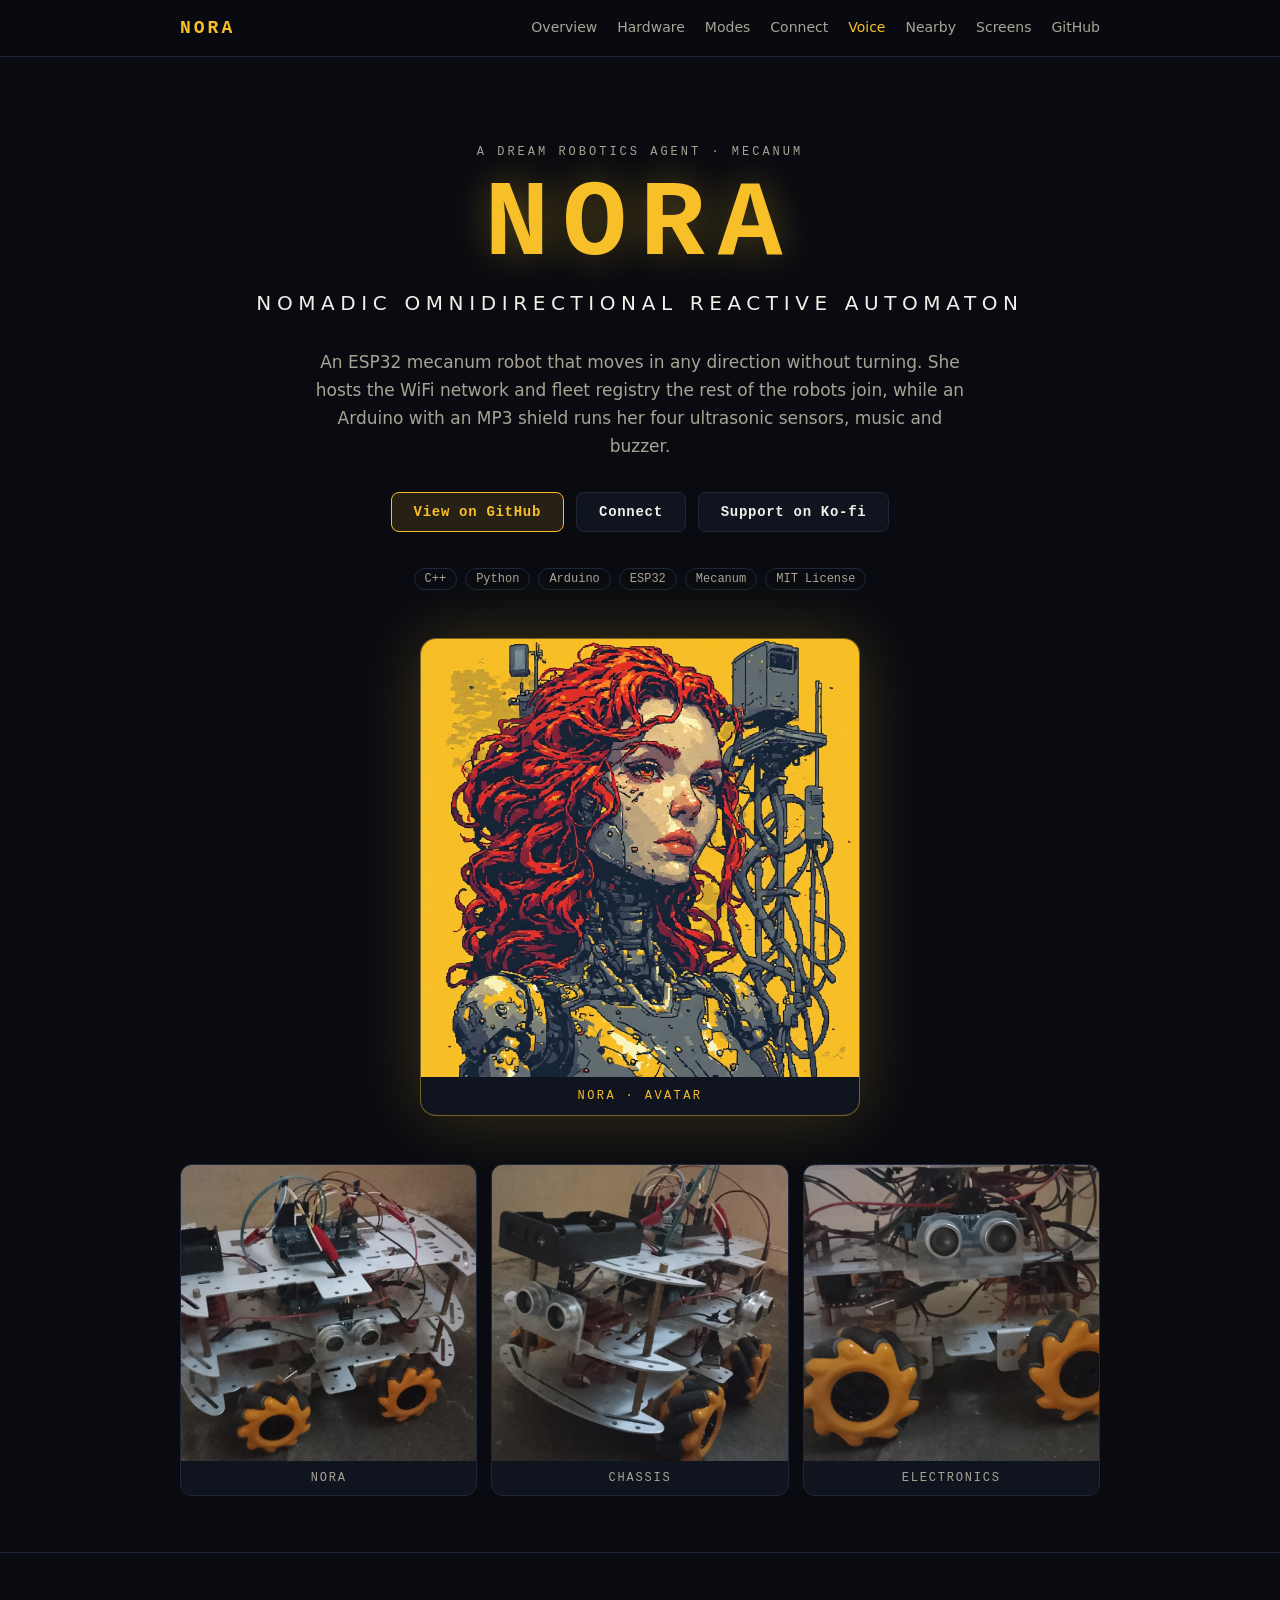
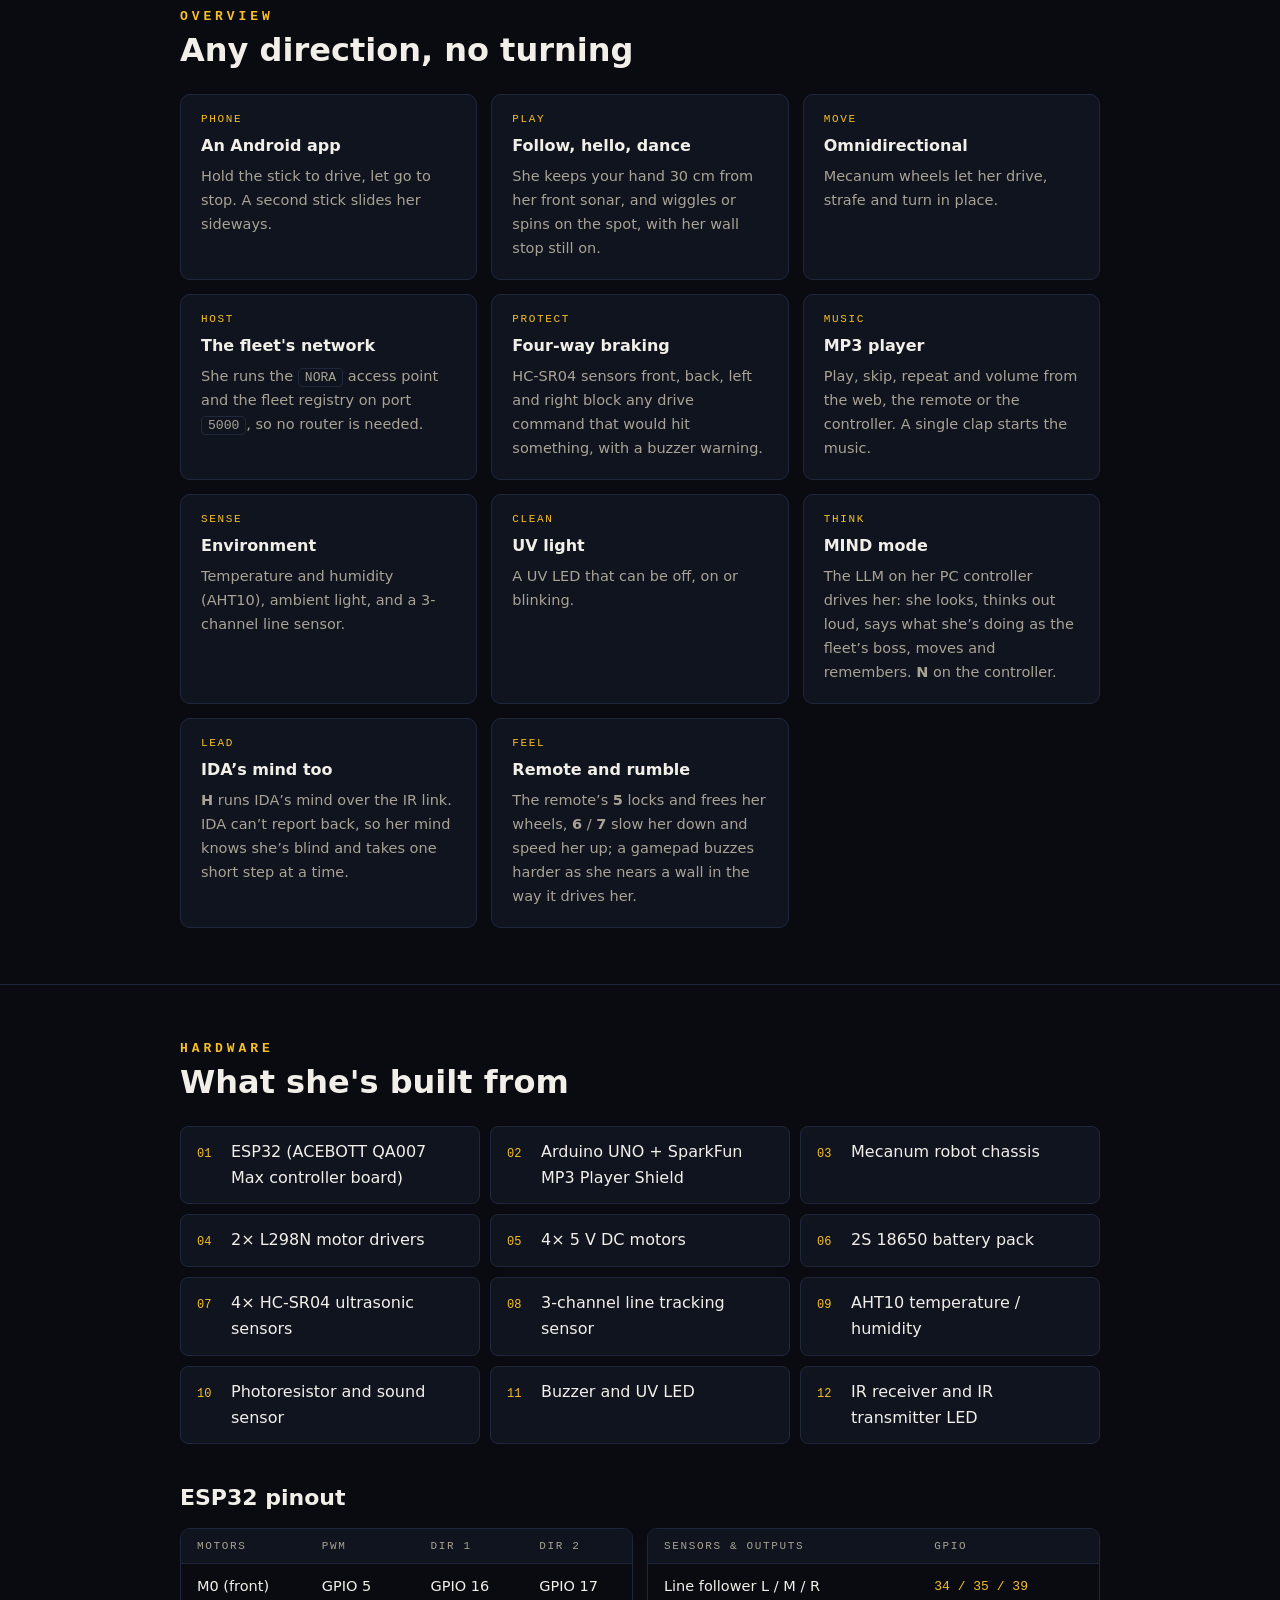
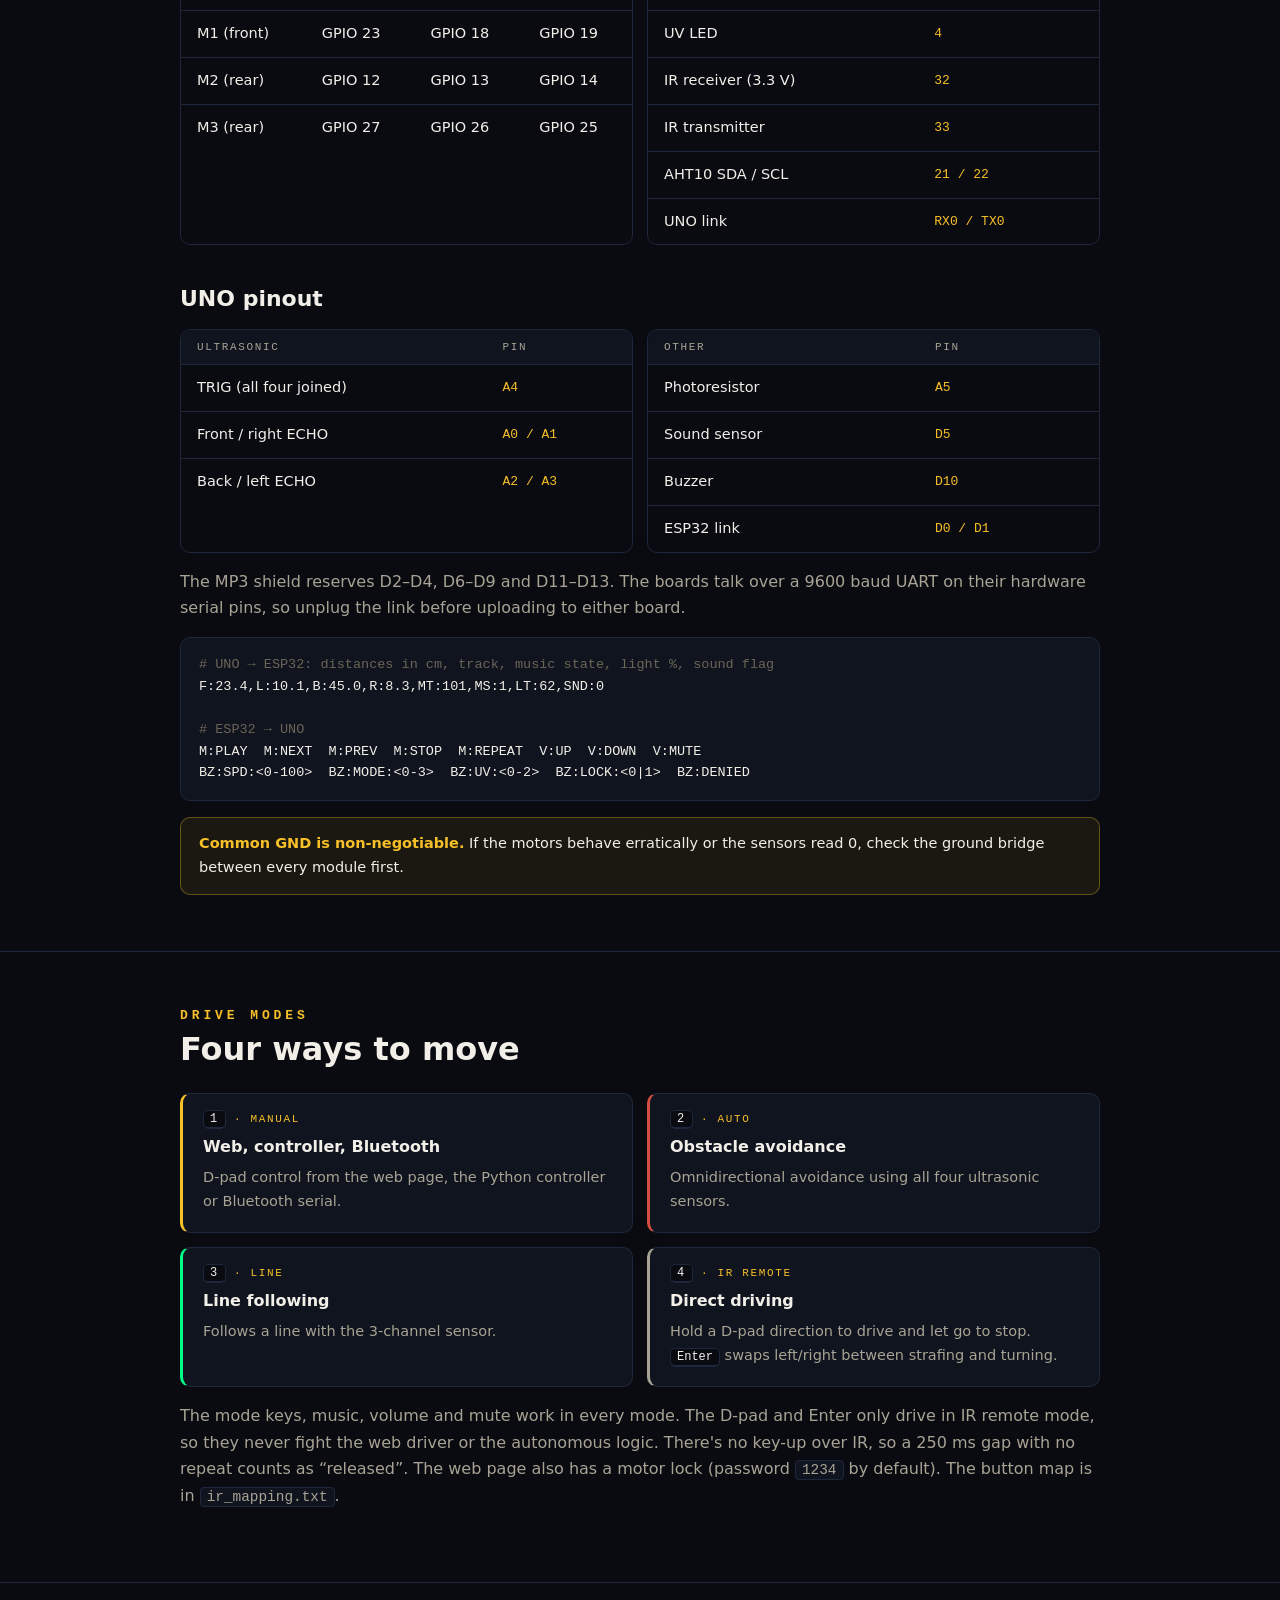
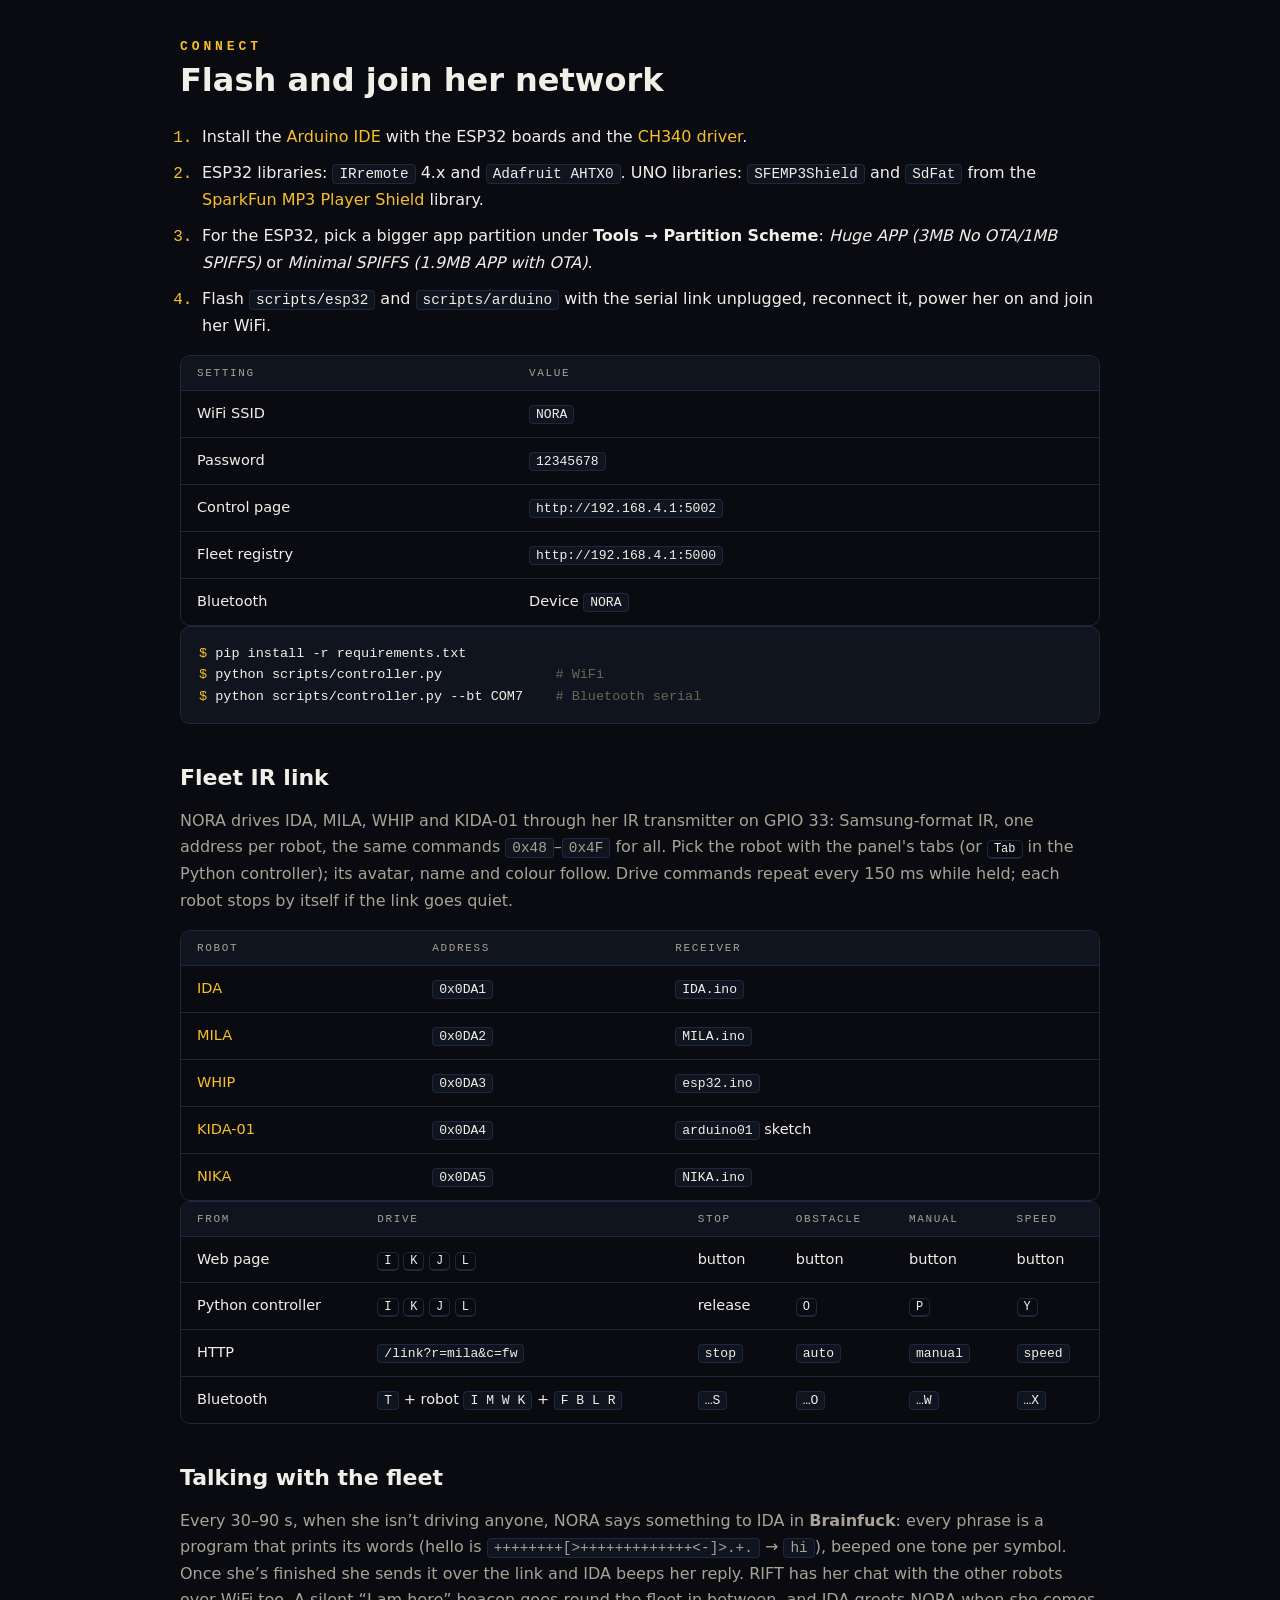
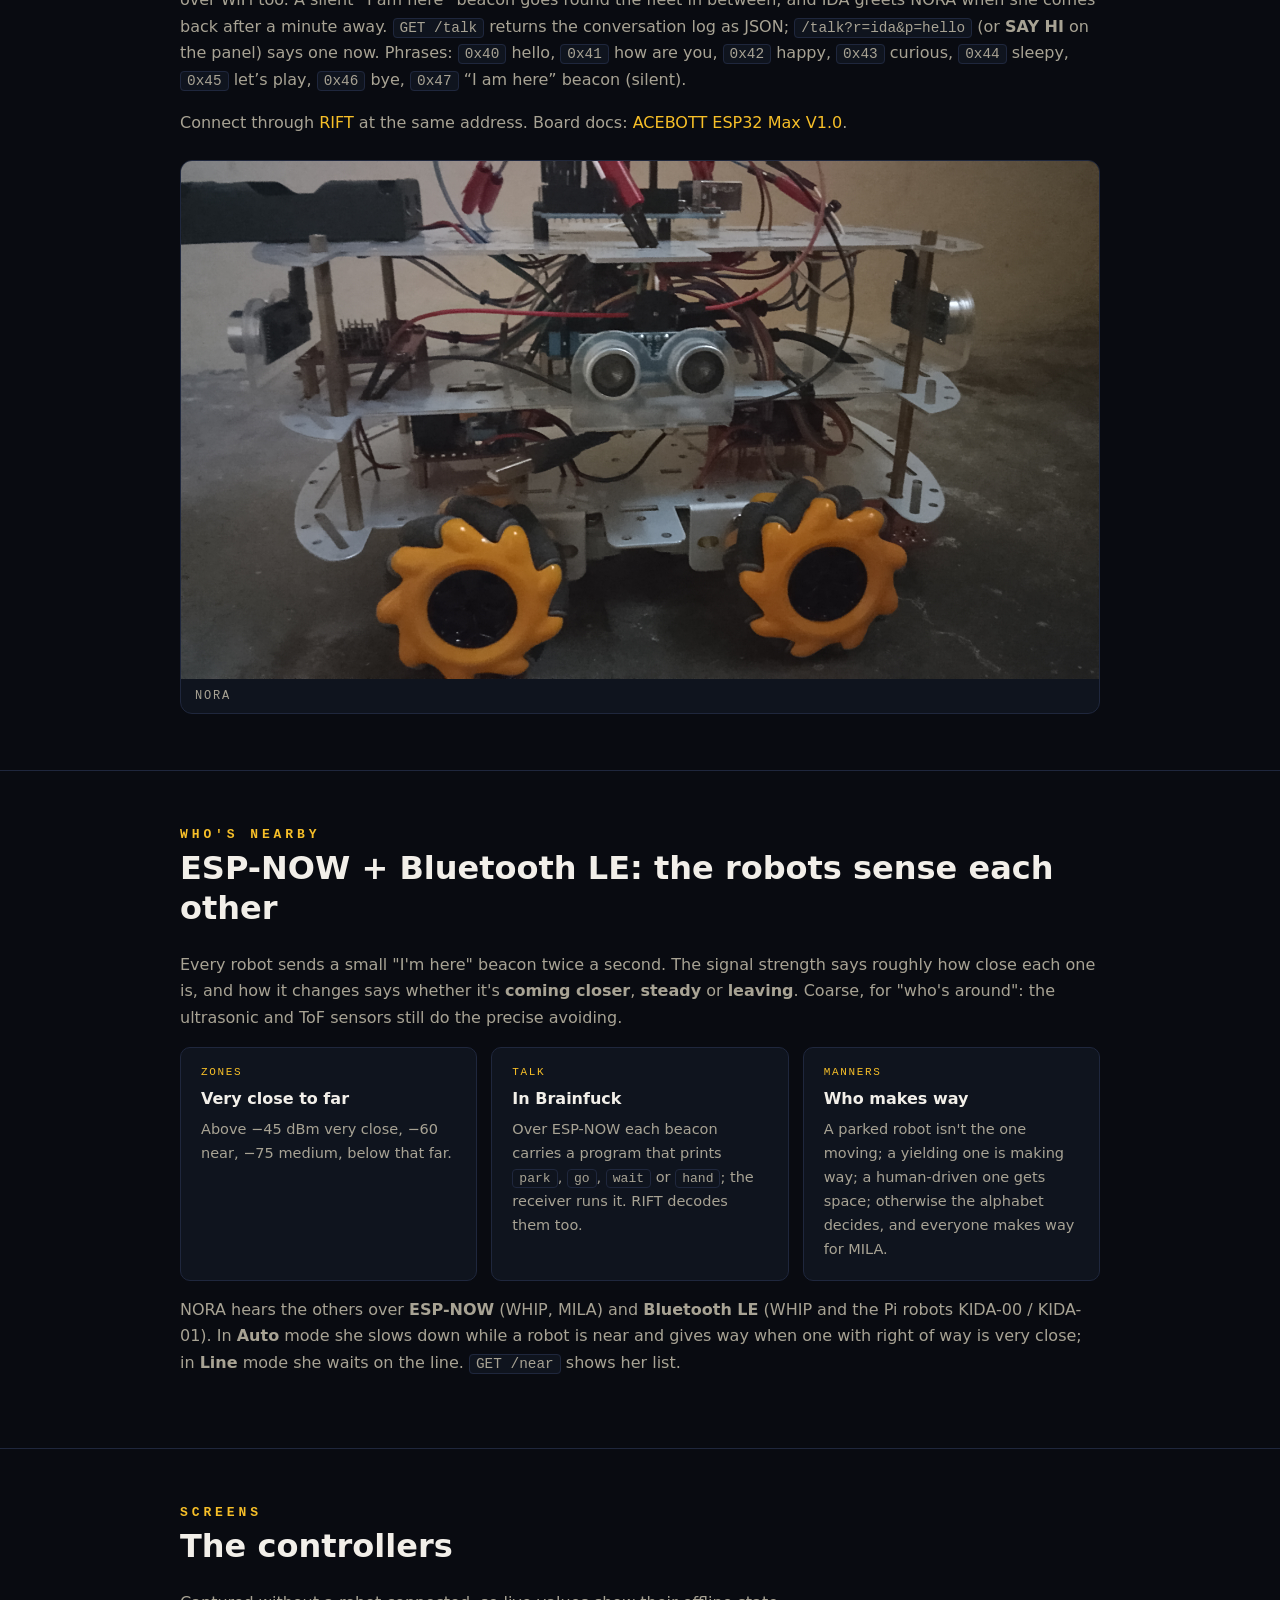
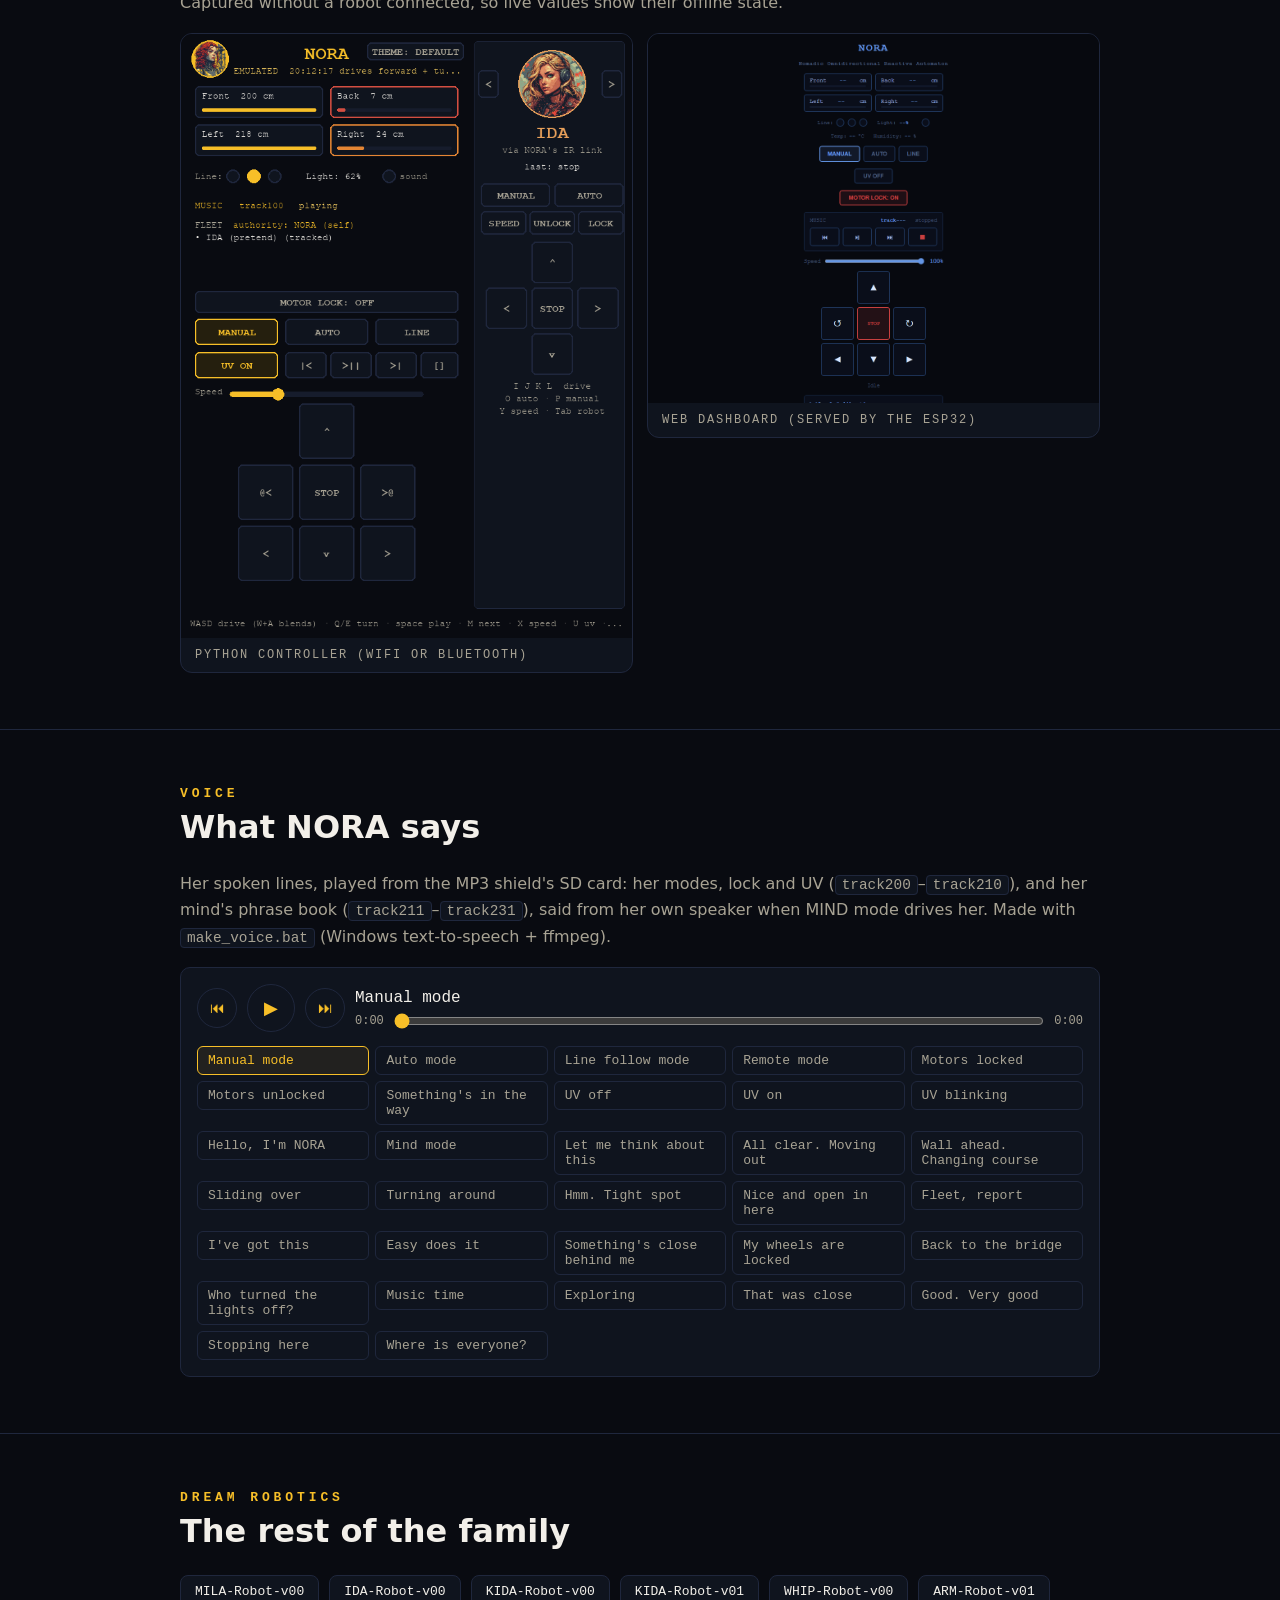
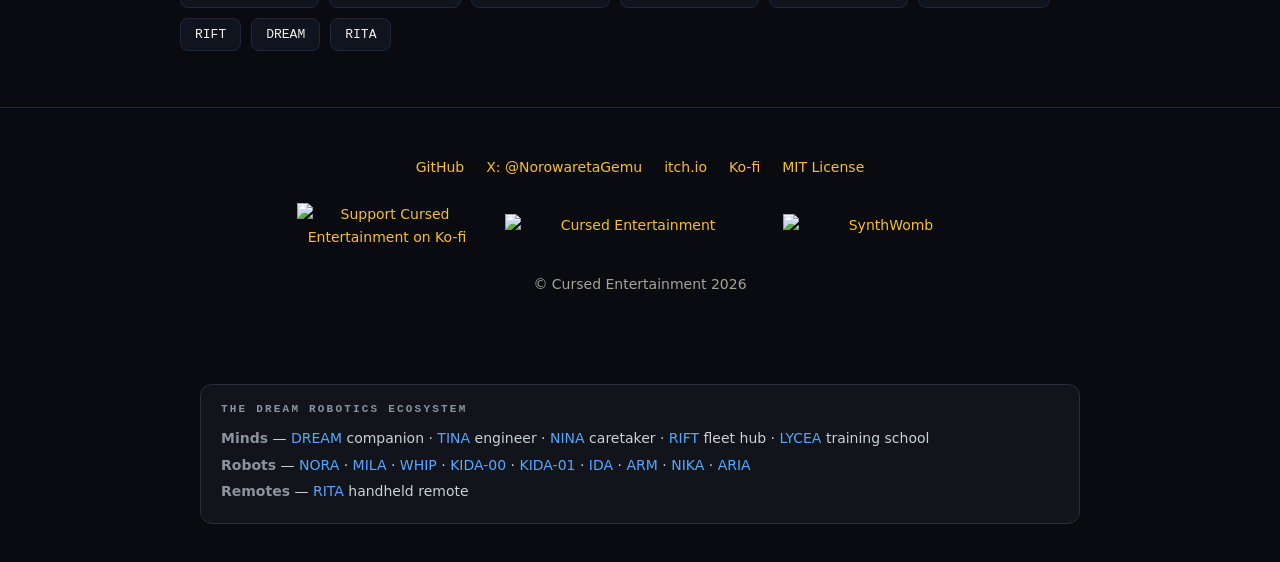
==== commit b6ef55e6: "NORA: an Android app, README and site up to date, ARIA in the ecosystem Co-Authored-By: Claude Opus " ====
--- a/index.html
+++ b/index.html
@@ -82,6 +82,16 @@
     <h3 class="title">Any direction, no turning</h3>
     <div class="grid cols-3">
       <div class="card">
+        <span class="k">Phone</span>
+        <h4>An Android app</h4>
+        <p>Hold the stick to drive, let go to stop. A second stick slides her sideways.</p>
+      </div>
+      <div class="card">
+        <span class="k">Play</span>
+        <h4>Follow, hello, dance</h4>
+        <p>She keeps your hand 30 cm from her front sonar, and wiggles or spins on the spot, with her wall stop still on.</p>
+      </div>
+      <div class="card">
         <span class="k">Move</span>
         <h4>Omnidirectional</h4>
         <p>Mecanum wheels let her drive, strafe and turn in place.</p>
@@ -391,7 +401,7 @@
 <section class="eco">
   <div class="eco-title">The DREAM Robotics ecosystem</div>
   <div><strong>Minds</strong> — <a href="https://github.com/CursedPrograms/DREAM">DREAM</a> companion · <a href="https://github.com/CursedPrograms/TINA">TINA</a> engineer · <a href="https://github.com/CursedPrograms/NINA">NINA</a> caretaker · <a href="https://github.com/CursedPrograms/RIFT">RIFT</a> fleet hub · <a href="https://github.com/CursedPrograms/LYCEA">LYCEA</a> training school</div>
-  <div><strong>Robots</strong> — <a href="https://github.com/CursedPrograms/NORA-Robot-v00">NORA</a> · <a href="https://github.com/CursedPrograms/MILA-Robot-v00">MILA</a> · <a href="https://github.com/CursedPrograms/WHIP-Robot-v00">WHIP</a> · <a href="https://github.com/CursedPrograms/KIDA-Robot-v00">KIDA-00</a> · <a href="https://github.com/CursedPrograms/KIDA-Robot-v01">KIDA-01</a> · <a href="https://github.com/CursedPrograms/IDA-Robot-v00">IDA</a> · <a href="https://github.com/CursedPrograms/ARM-Robot-v01">ARM</a> · <a href="https://github.com/CursedPrograms/NIKA-Robot-v00">NIKA</a></div>
+  <div><strong>Robots</strong> — <a href="https://github.com/CursedPrograms/NORA-Robot-v00">NORA</a> · <a href="https://github.com/CursedPrograms/MILA-Robot-v00">MILA</a> · <a href="https://github.com/CursedPrograms/WHIP-Robot-v00">WHIP</a> · <a href="https://github.com/CursedPrograms/KIDA-Robot-v00">KIDA-00</a> · <a href="https://github.com/CursedPrograms/KIDA-Robot-v01">KIDA-01</a> · <a href="https://github.com/CursedPrograms/IDA-Robot-v00">IDA</a> · <a href="https://github.com/CursedPrograms/ARM-Robot-v01">ARM</a> · <a href="https://github.com/CursedPrograms/NIKA-Robot-v00">NIKA</a> · <a href="https://github.com/CursedPrograms/ARIA-Robot-v00">ARIA</a></div>
   <div><strong>Remotes</strong> — <a href="https://github.com/CursedPrograms/RITA">RITA</a> handheld remote</div>
 </section>
 <!-- DREAM-ECOSYSTEM:END -->
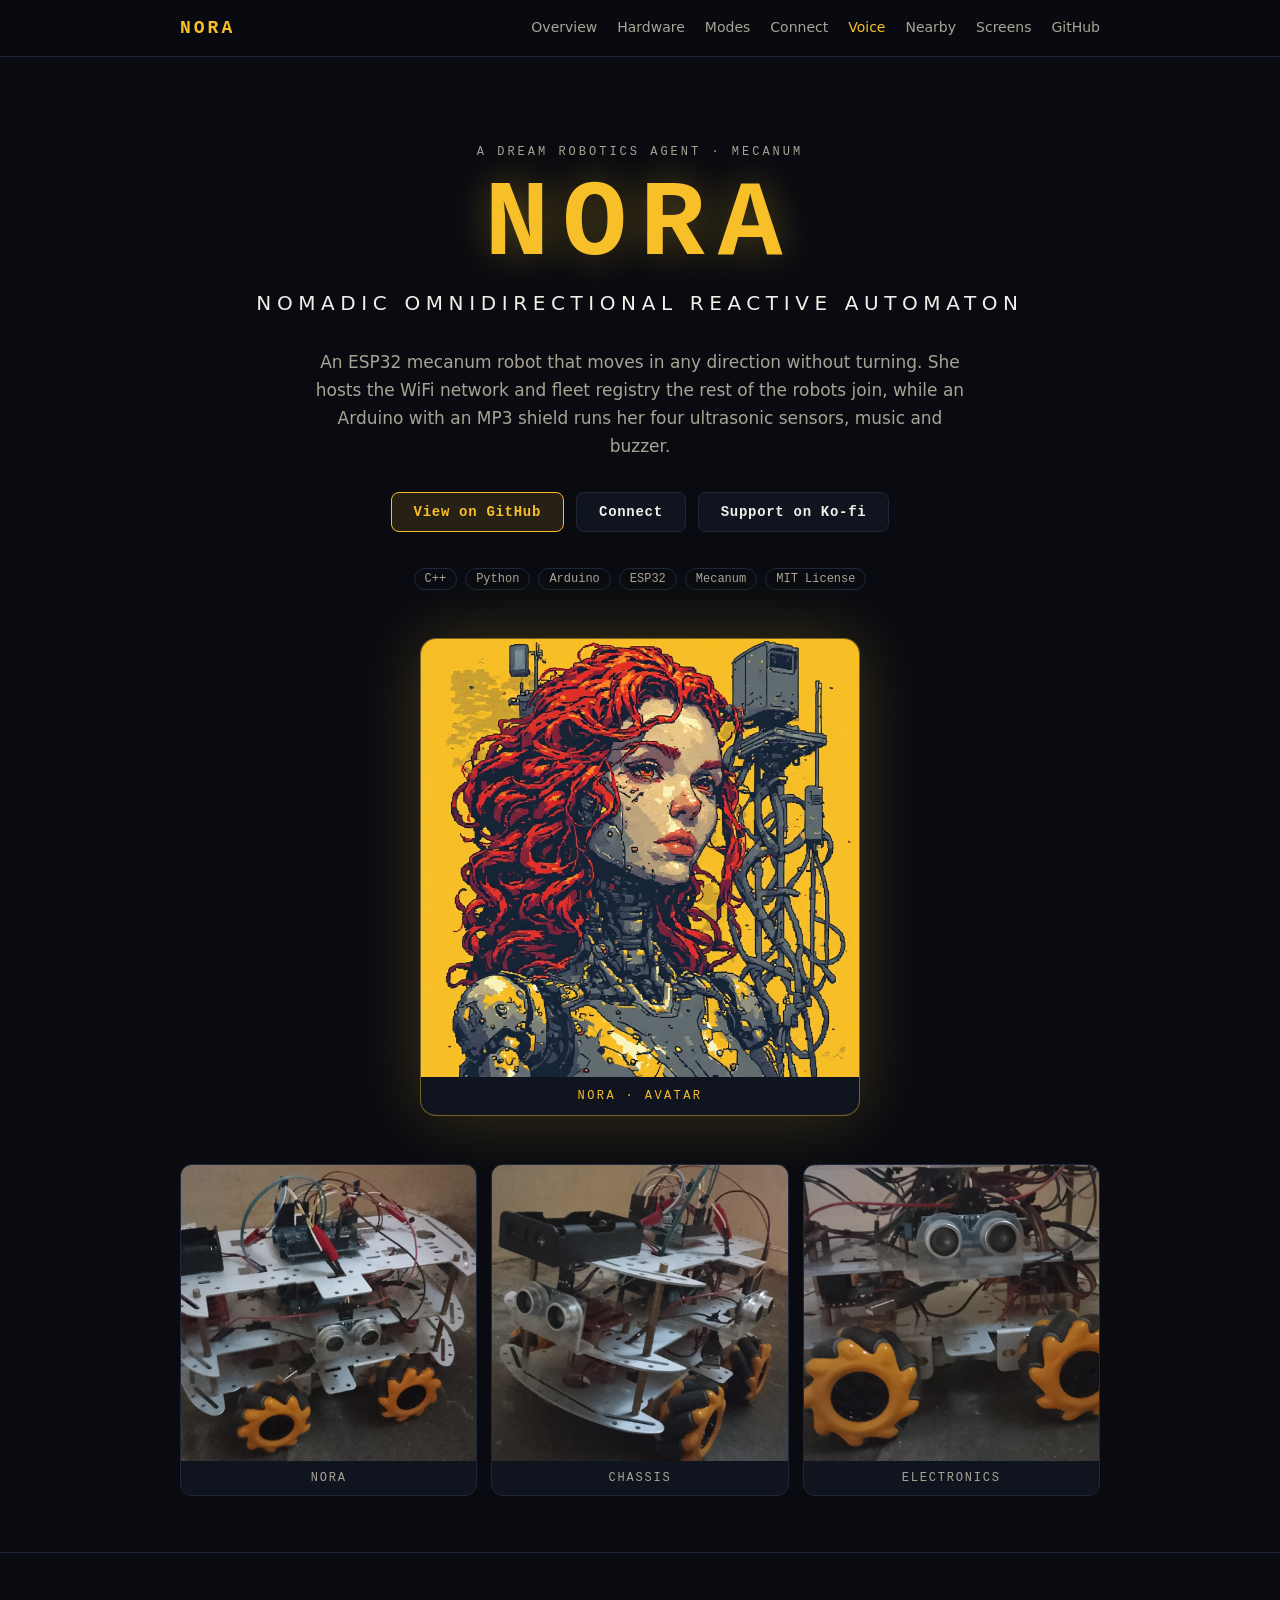
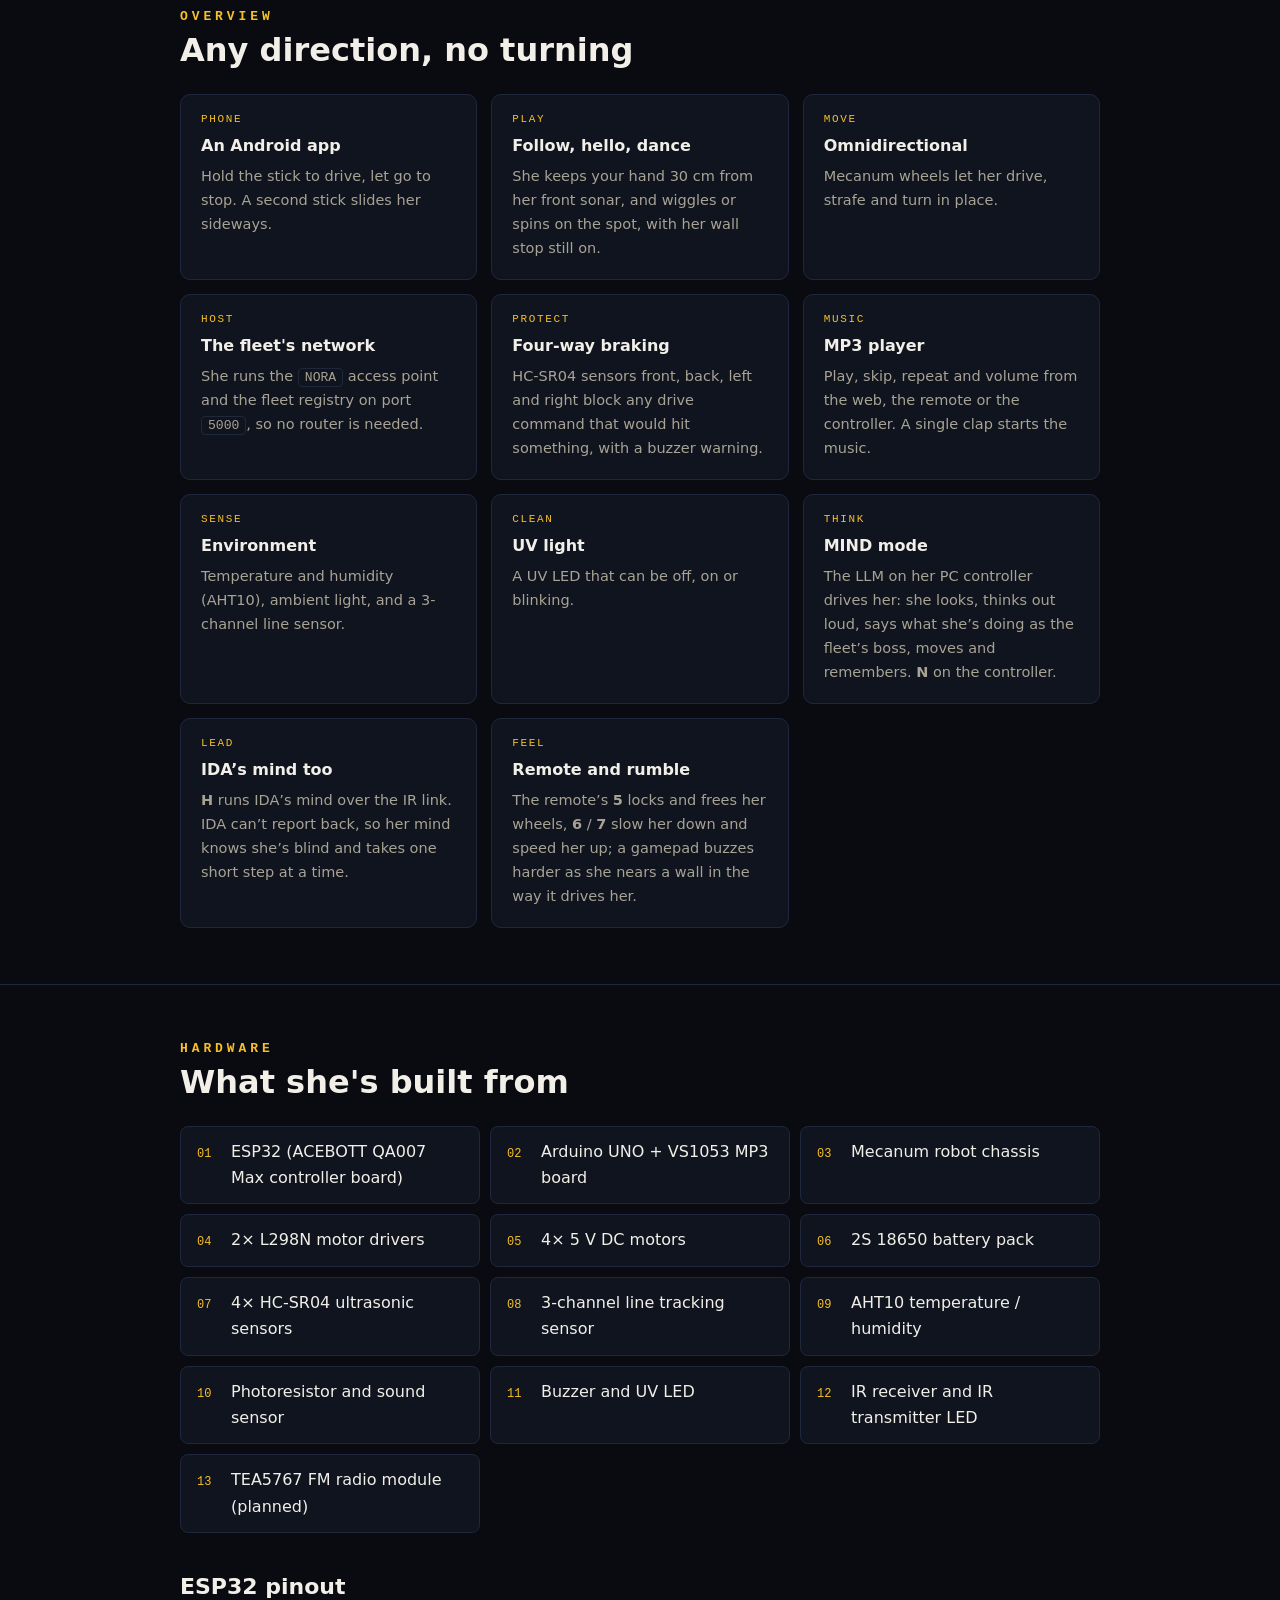
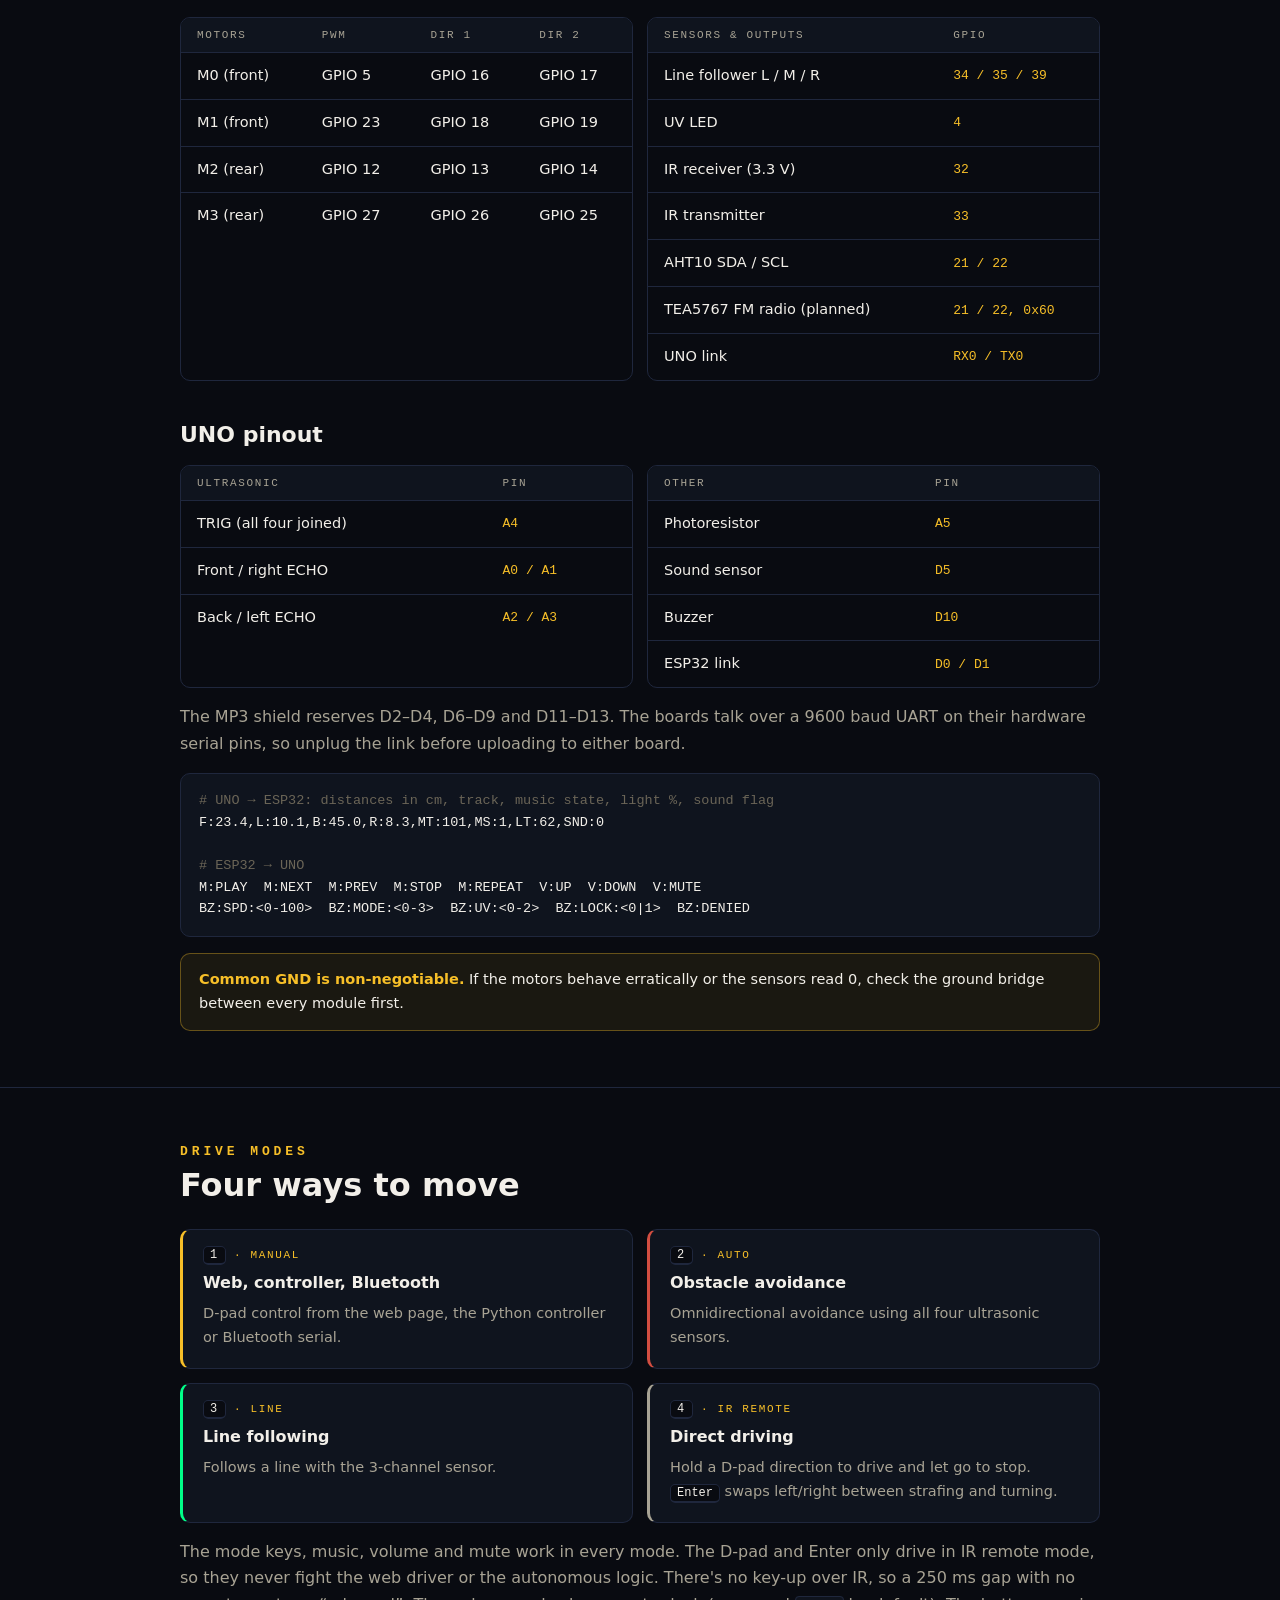
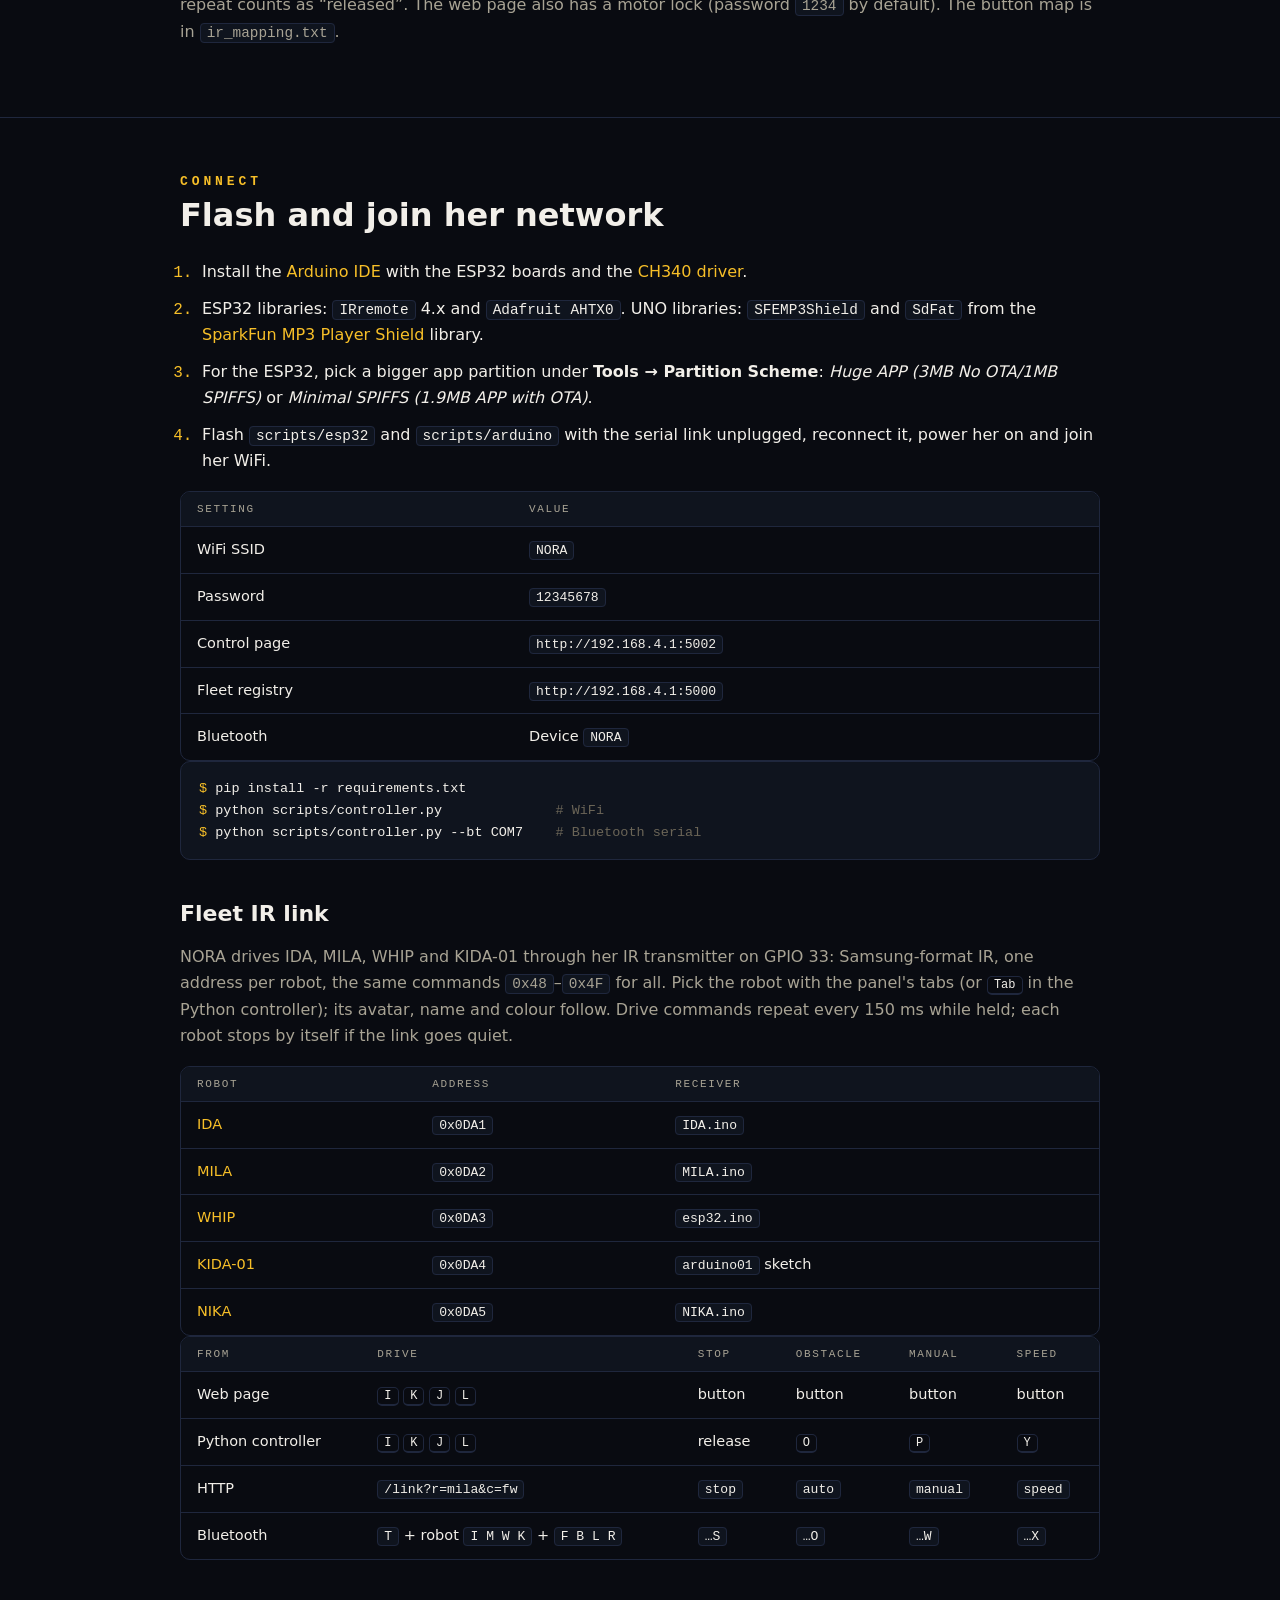
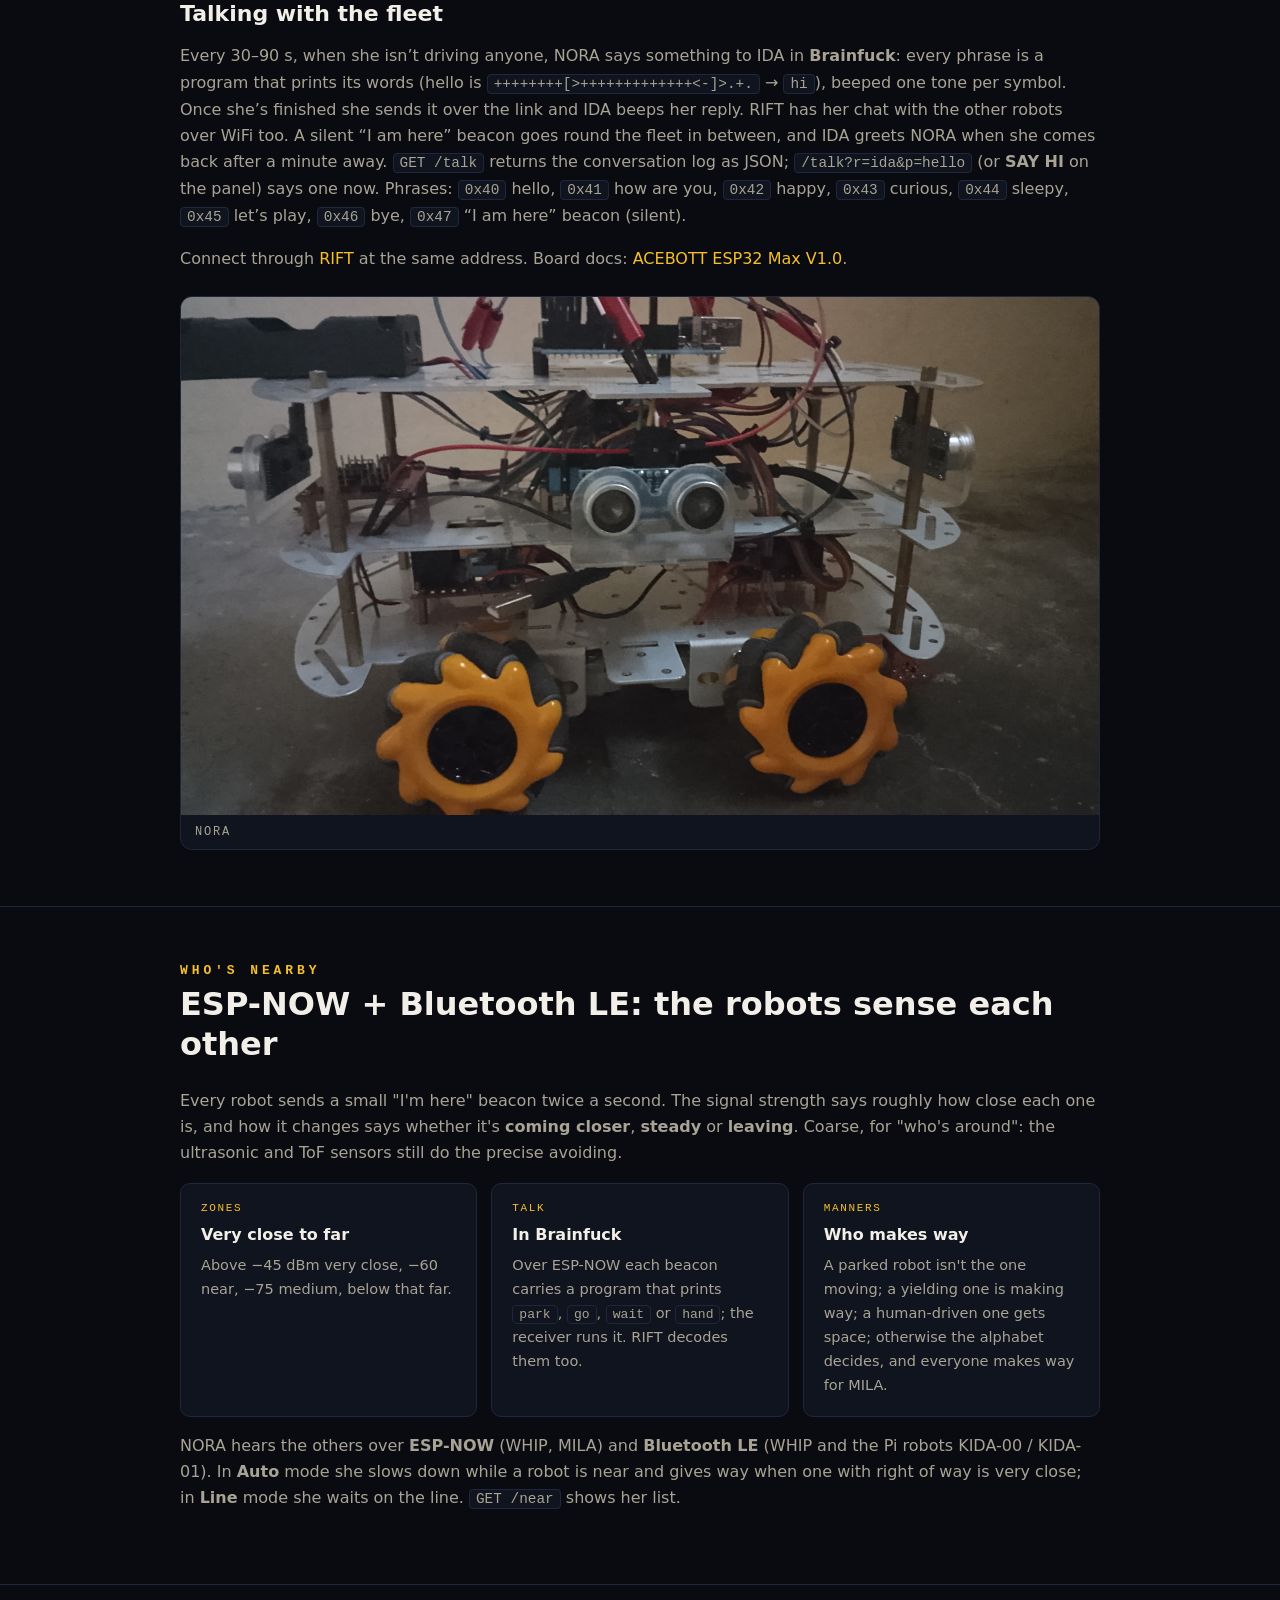
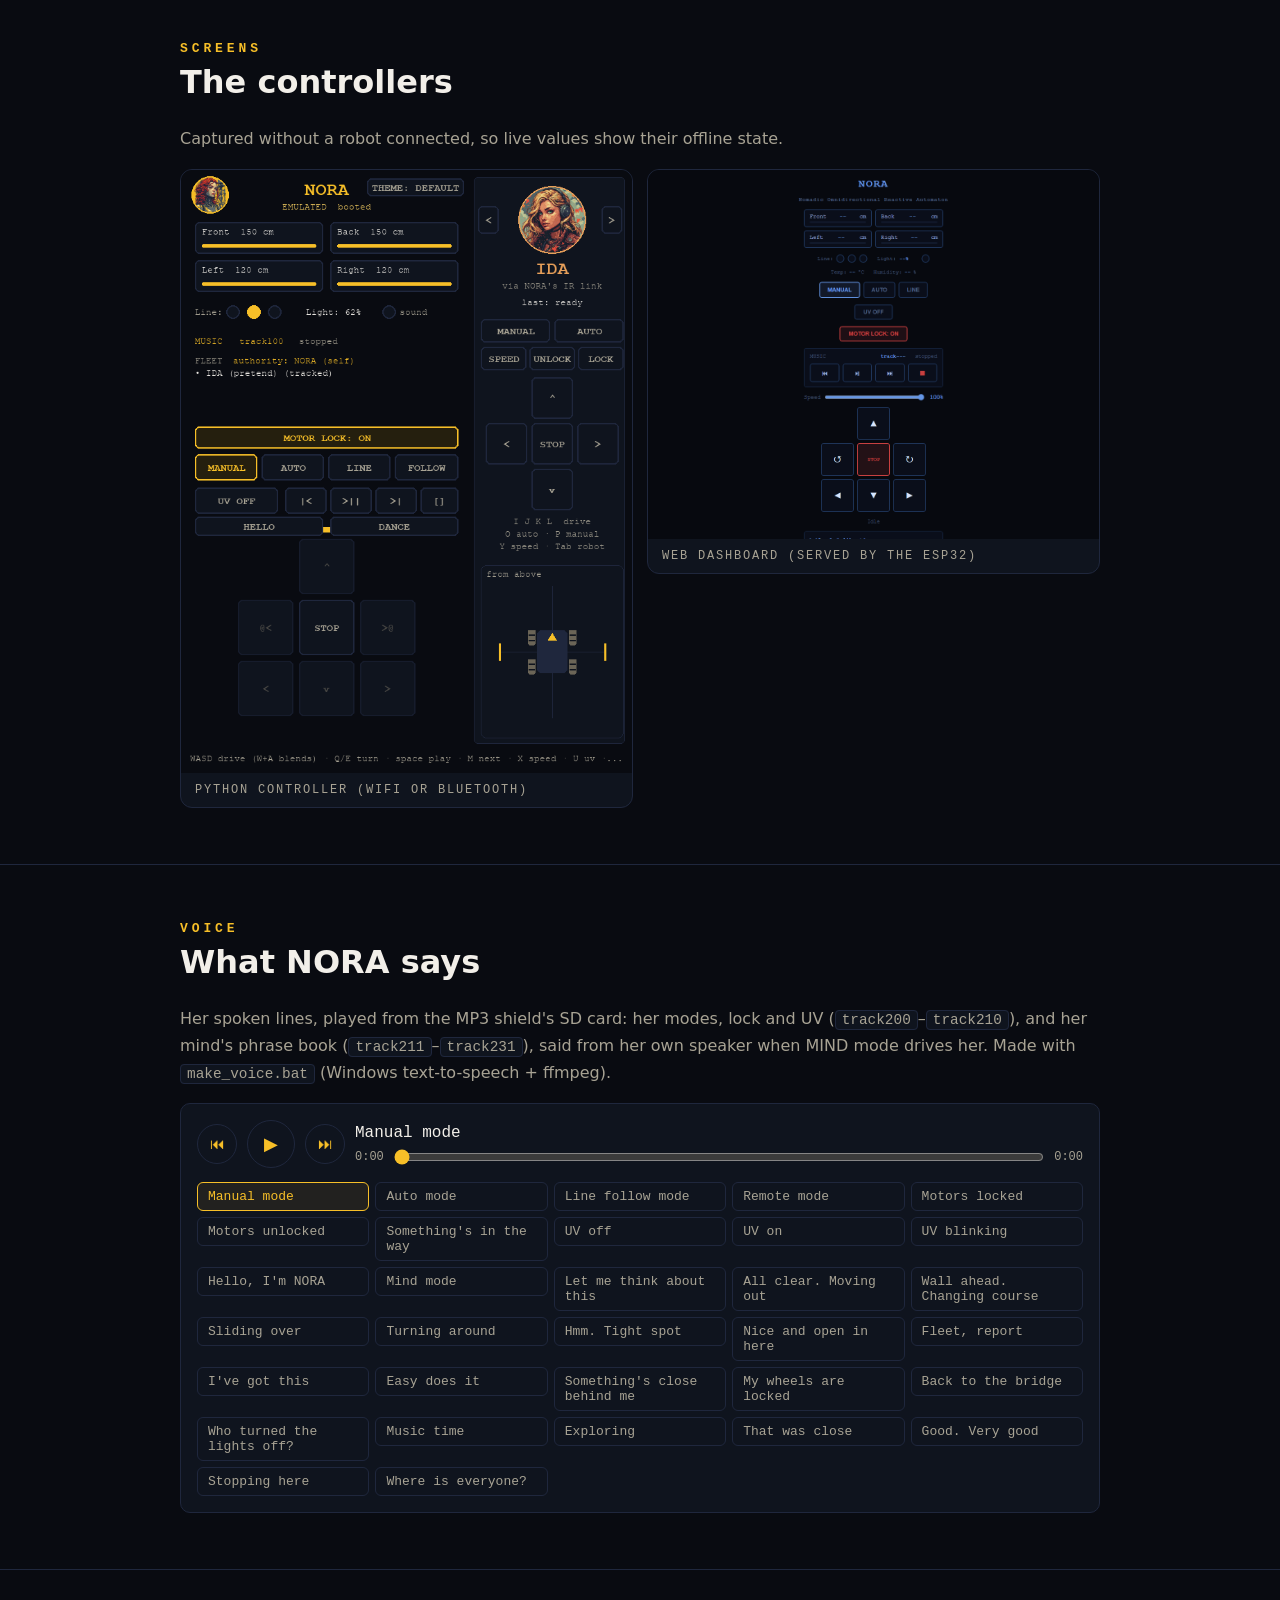
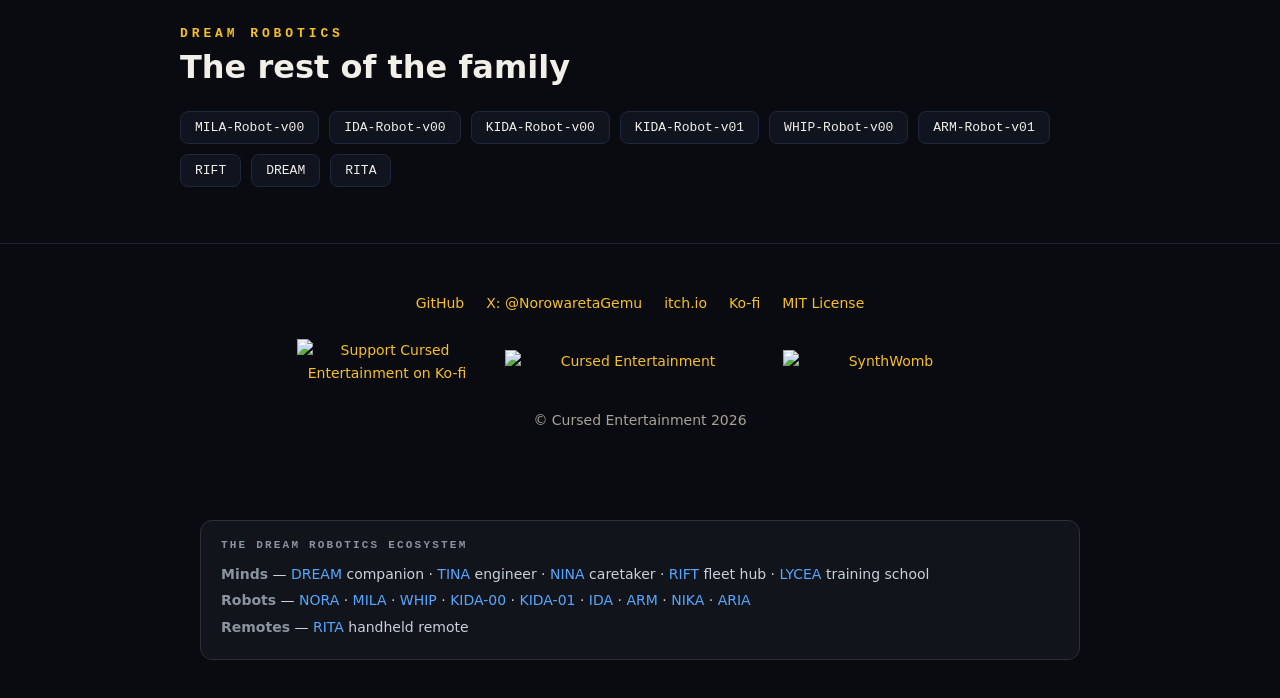
==== commit 44a2b90d: "NORA: the planned FM radio in her README and parts list Co-Authored-By: Claude Opus 5.5 <noreply@ant" ====
--- a/index.html
+++ b/index.html
@@ -146,7 +146,7 @@
     <h3 class="title">What she's built from</h3>
     <ol class="parts">
       <li><span class="n">01</span> ESP32 (ACEBOTT QA007 Max controller board)</li>
-      <li><span class="n">02</span> Arduino UNO + SparkFun MP3 Player Shield</li>
+      <li><span class="n">02</span> Arduino UNO + VS1053 MP3 board</li>
       <li><span class="n">03</span> Mecanum robot chassis</li>
       <li><span class="n">04</span> 2&times; L298N motor drivers</li>
       <li><span class="n">05</span> 4&times; 5&nbsp;V DC motors</li>
@@ -157,6 +157,7 @@
       <li><span class="n">10</span> Photoresistor and sound sensor</li>
       <li><span class="n">11</span> Buzzer and UV LED</li>
       <li><span class="n">12</span> IR receiver and IR transmitter LED</li>
+      <li><span class="n">13</span> TEA5767 FM radio module (planned)</li>
     </ol>
     <h3 class="sub">ESP32 pinout</h3>
     <div class="grid cols-2">
@@ -180,6 +181,7 @@
           <tr><td>IR receiver (3.3&nbsp;V)</td><td class="mono">32</td></tr>
           <tr><td>IR transmitter</td><td class="mono">33</td></tr>
           <tr><td>AHT10 SDA / SCL</td><td class="mono">21 / 22</td></tr>
+          <tr><td>TEA5767 FM radio (planned)</td><td class="mono">21 / 22, 0x60</td></tr>
           <tr><td>UNO link</td><td class="mono">RX0 / TX0</td></tr>
         </tbody>
       </table>
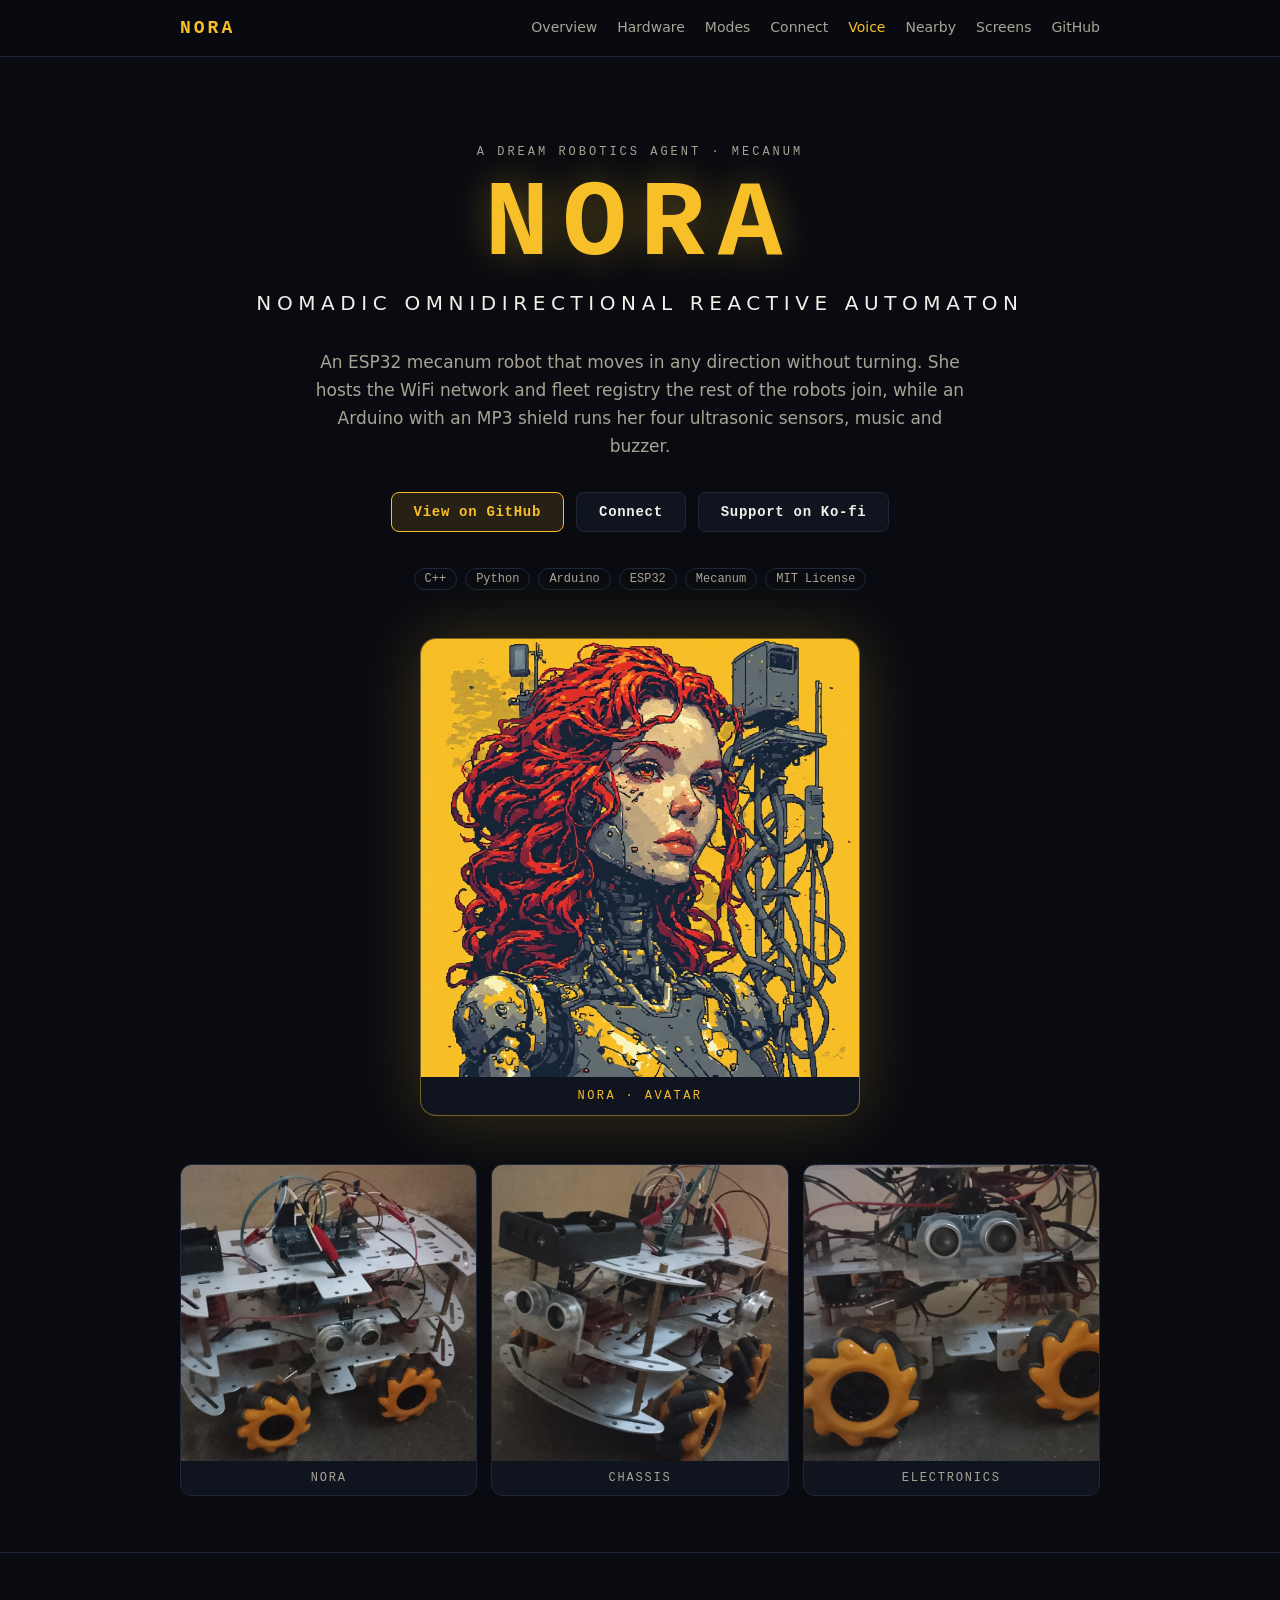
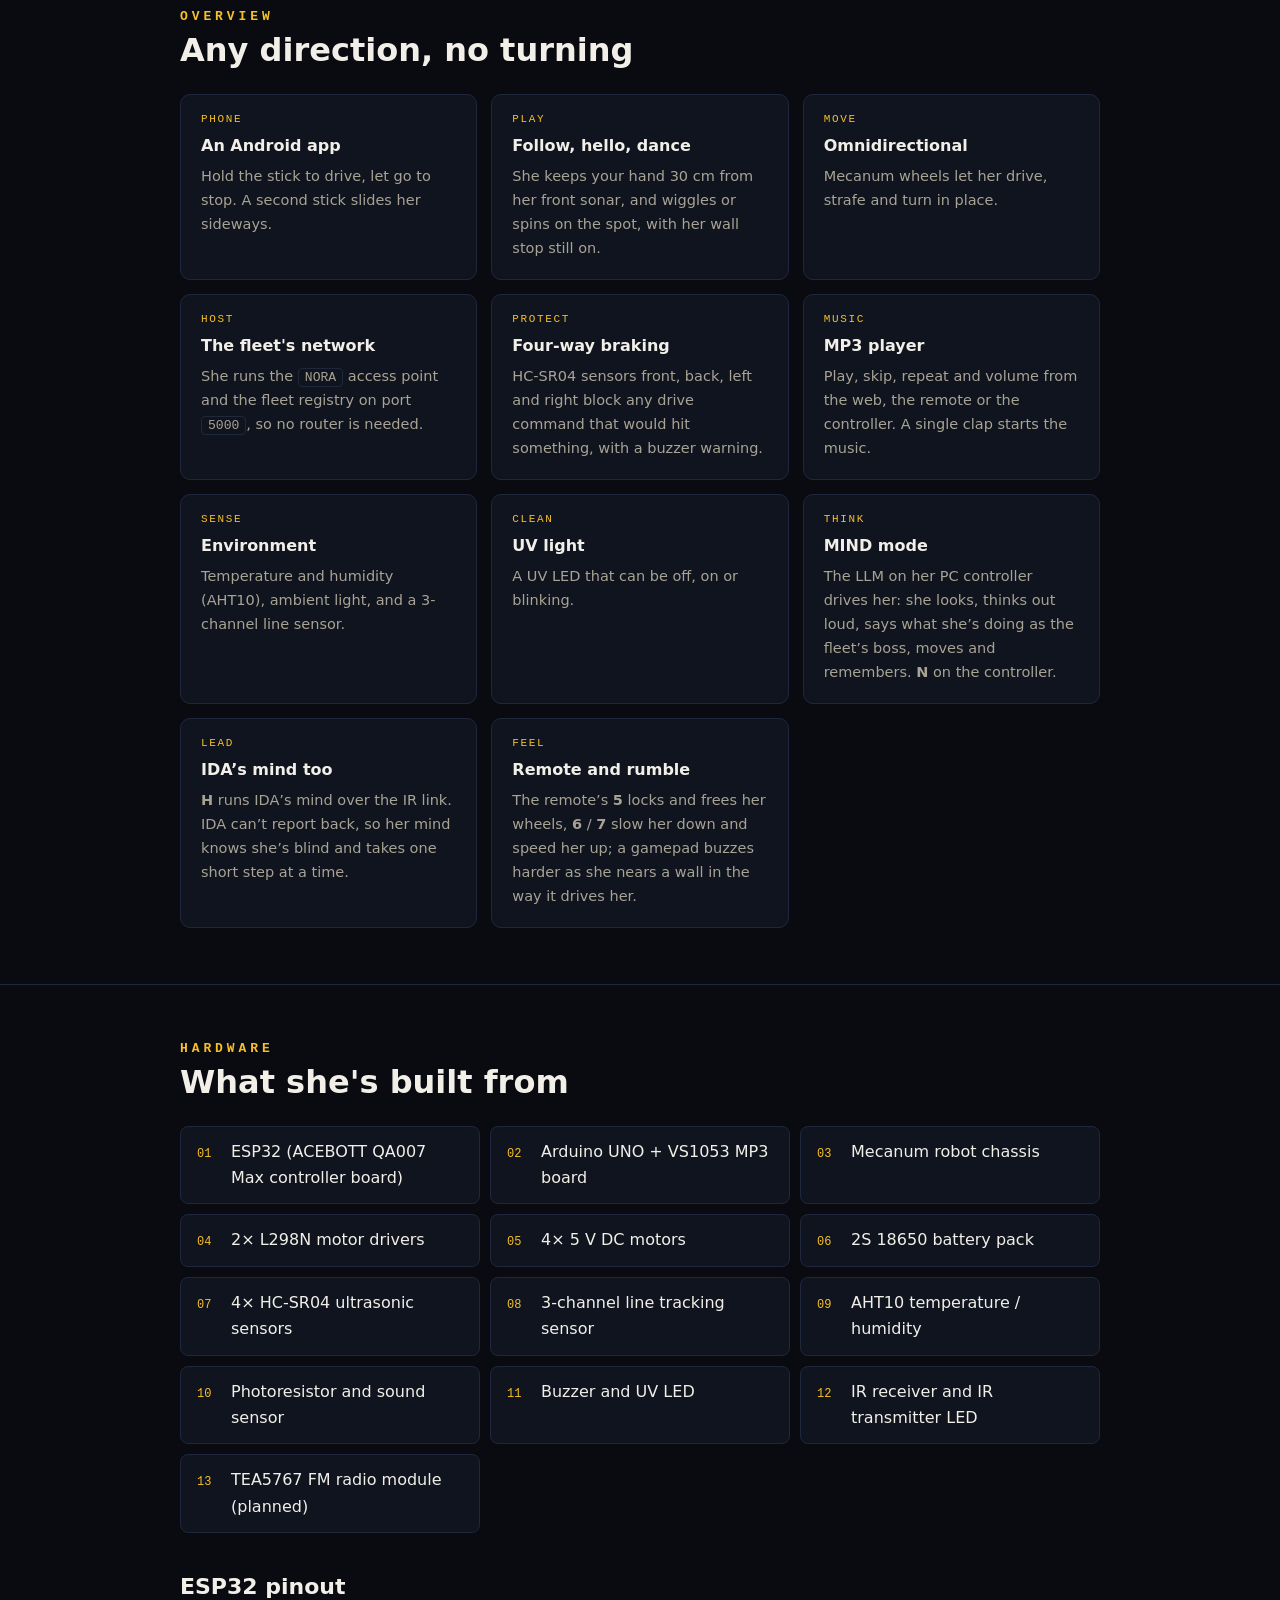
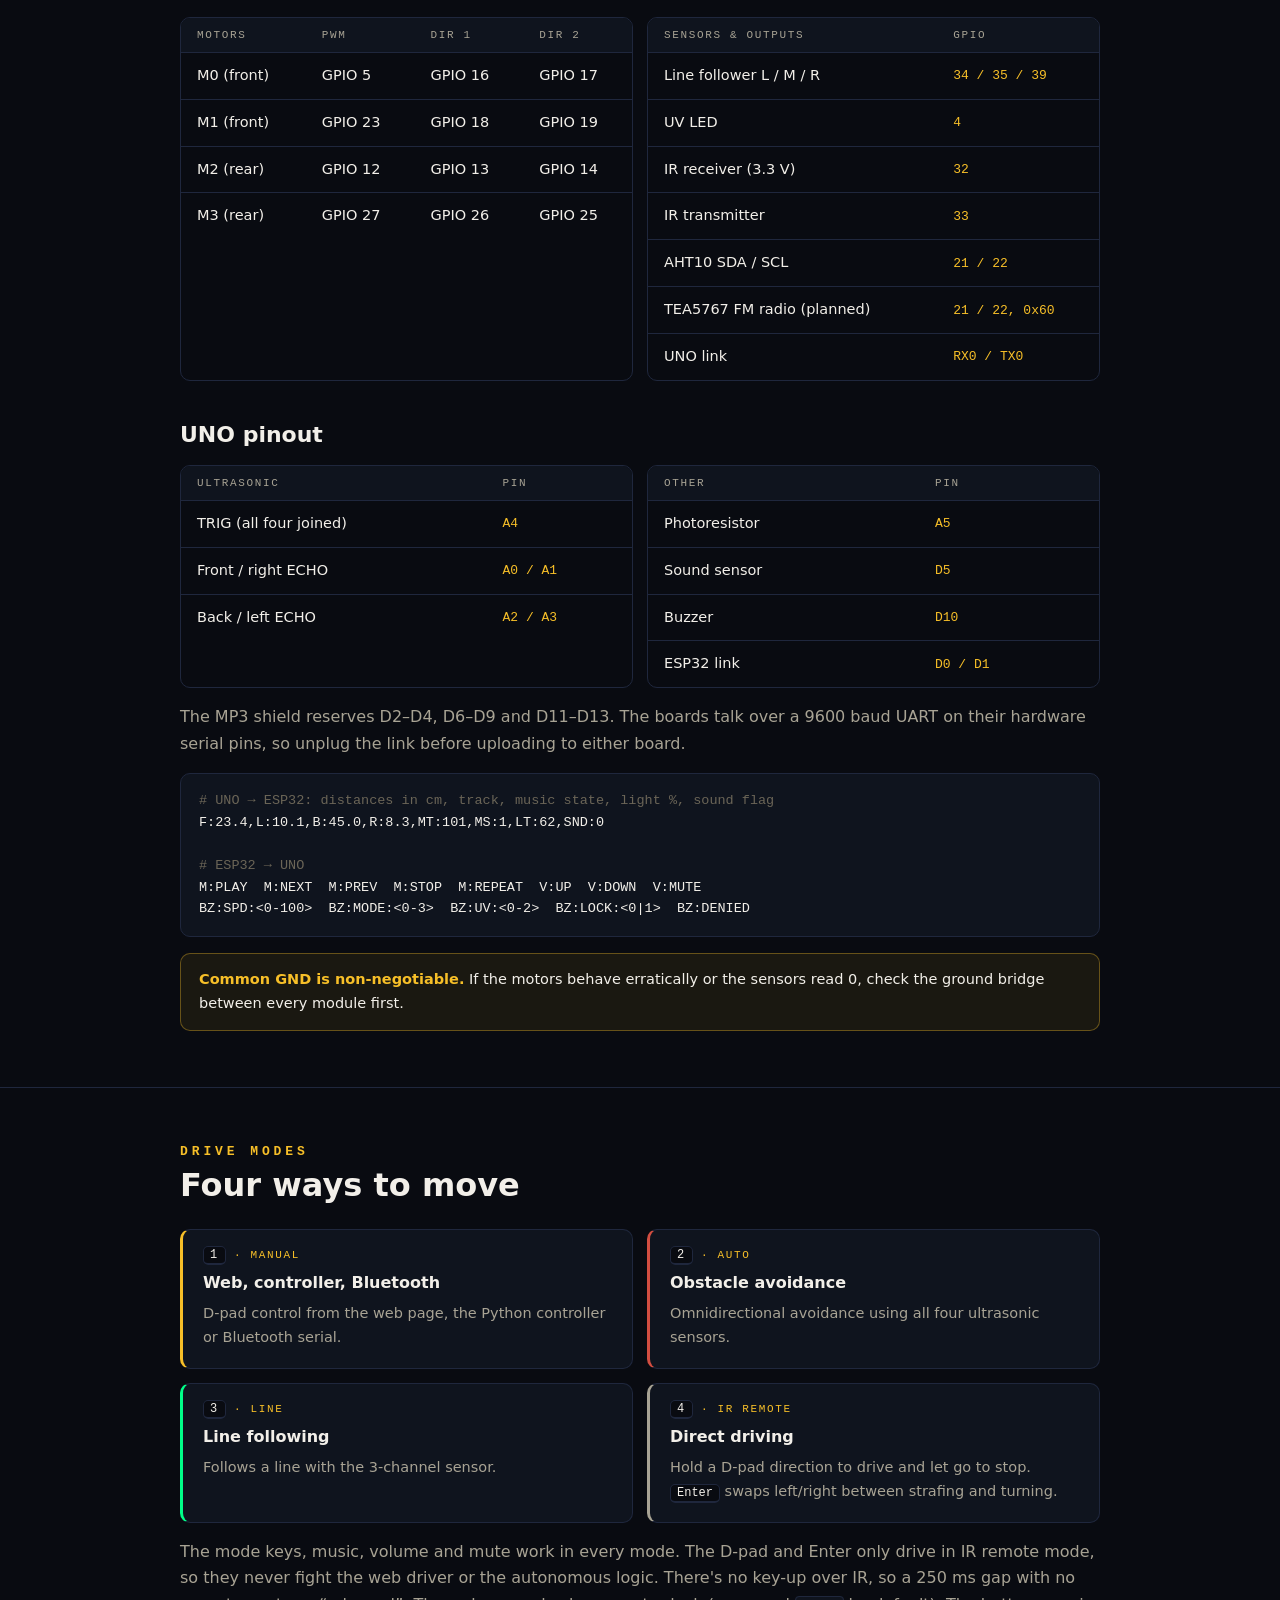
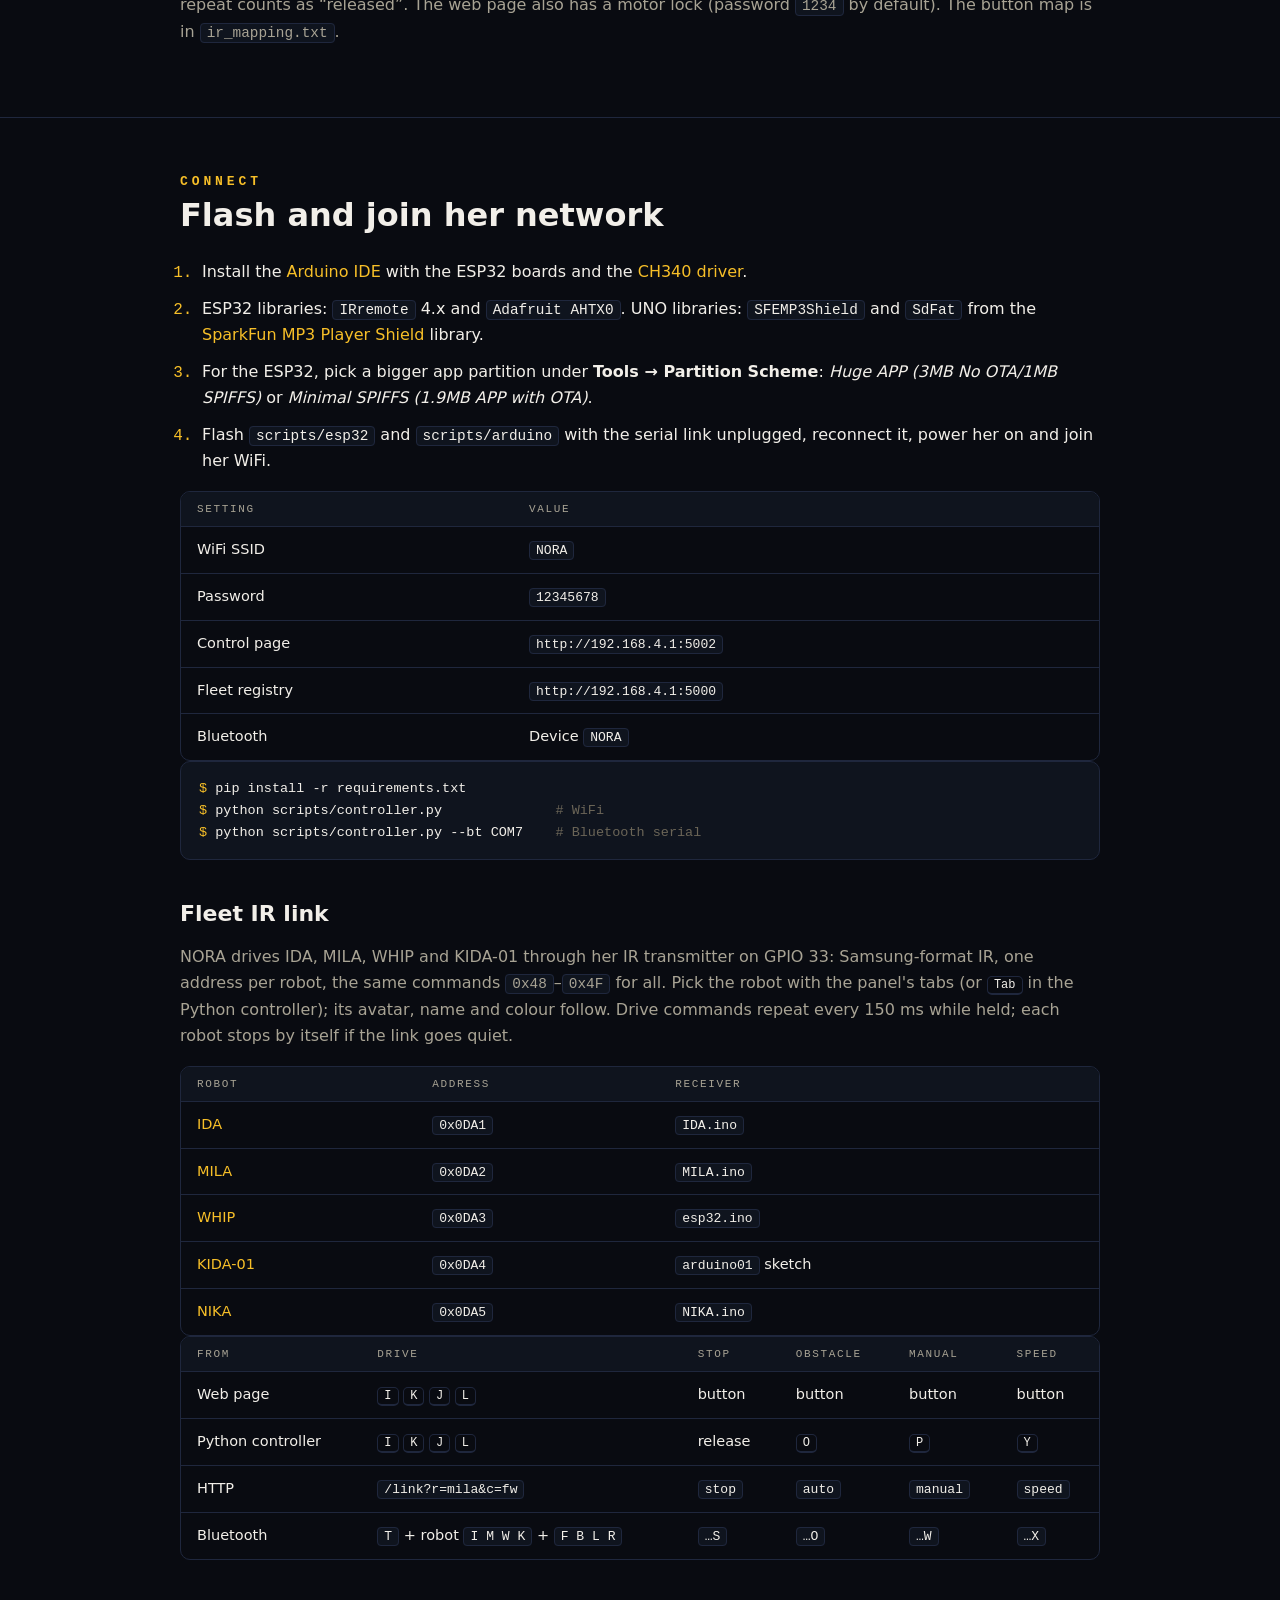
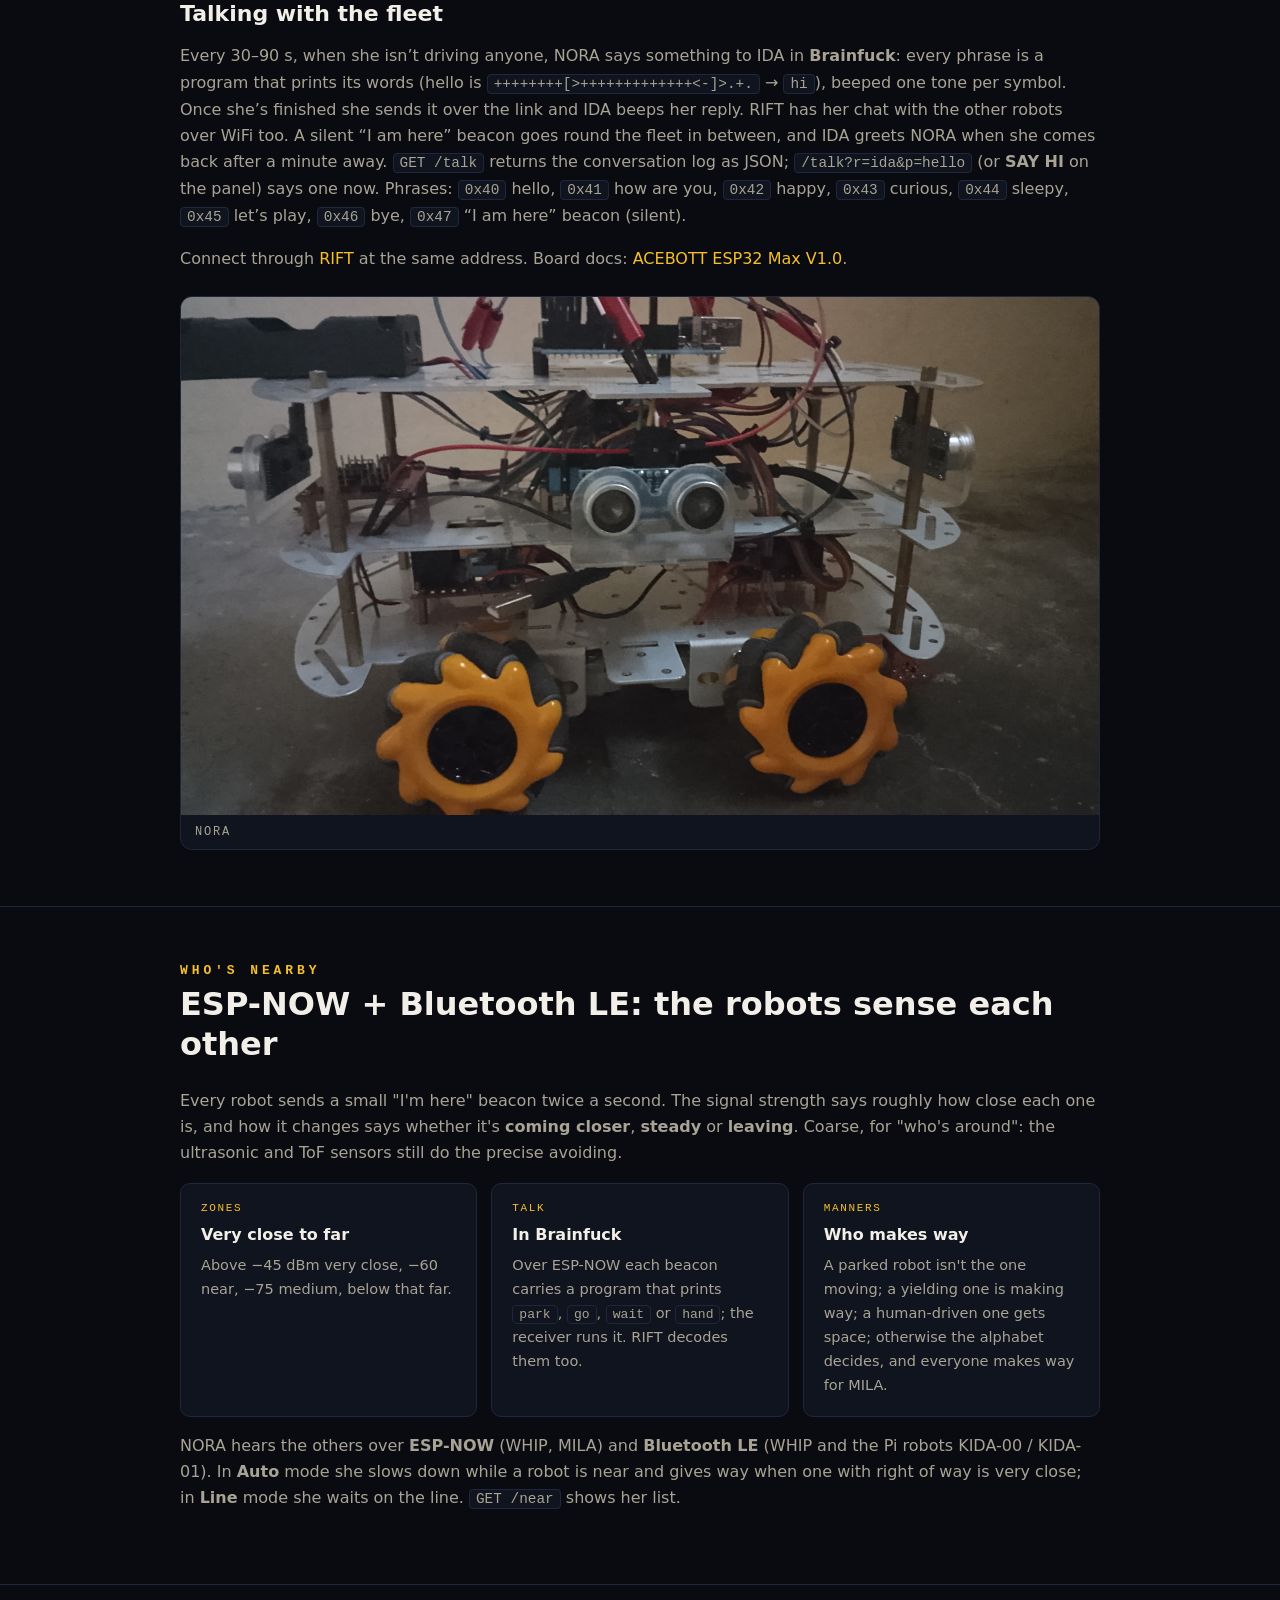
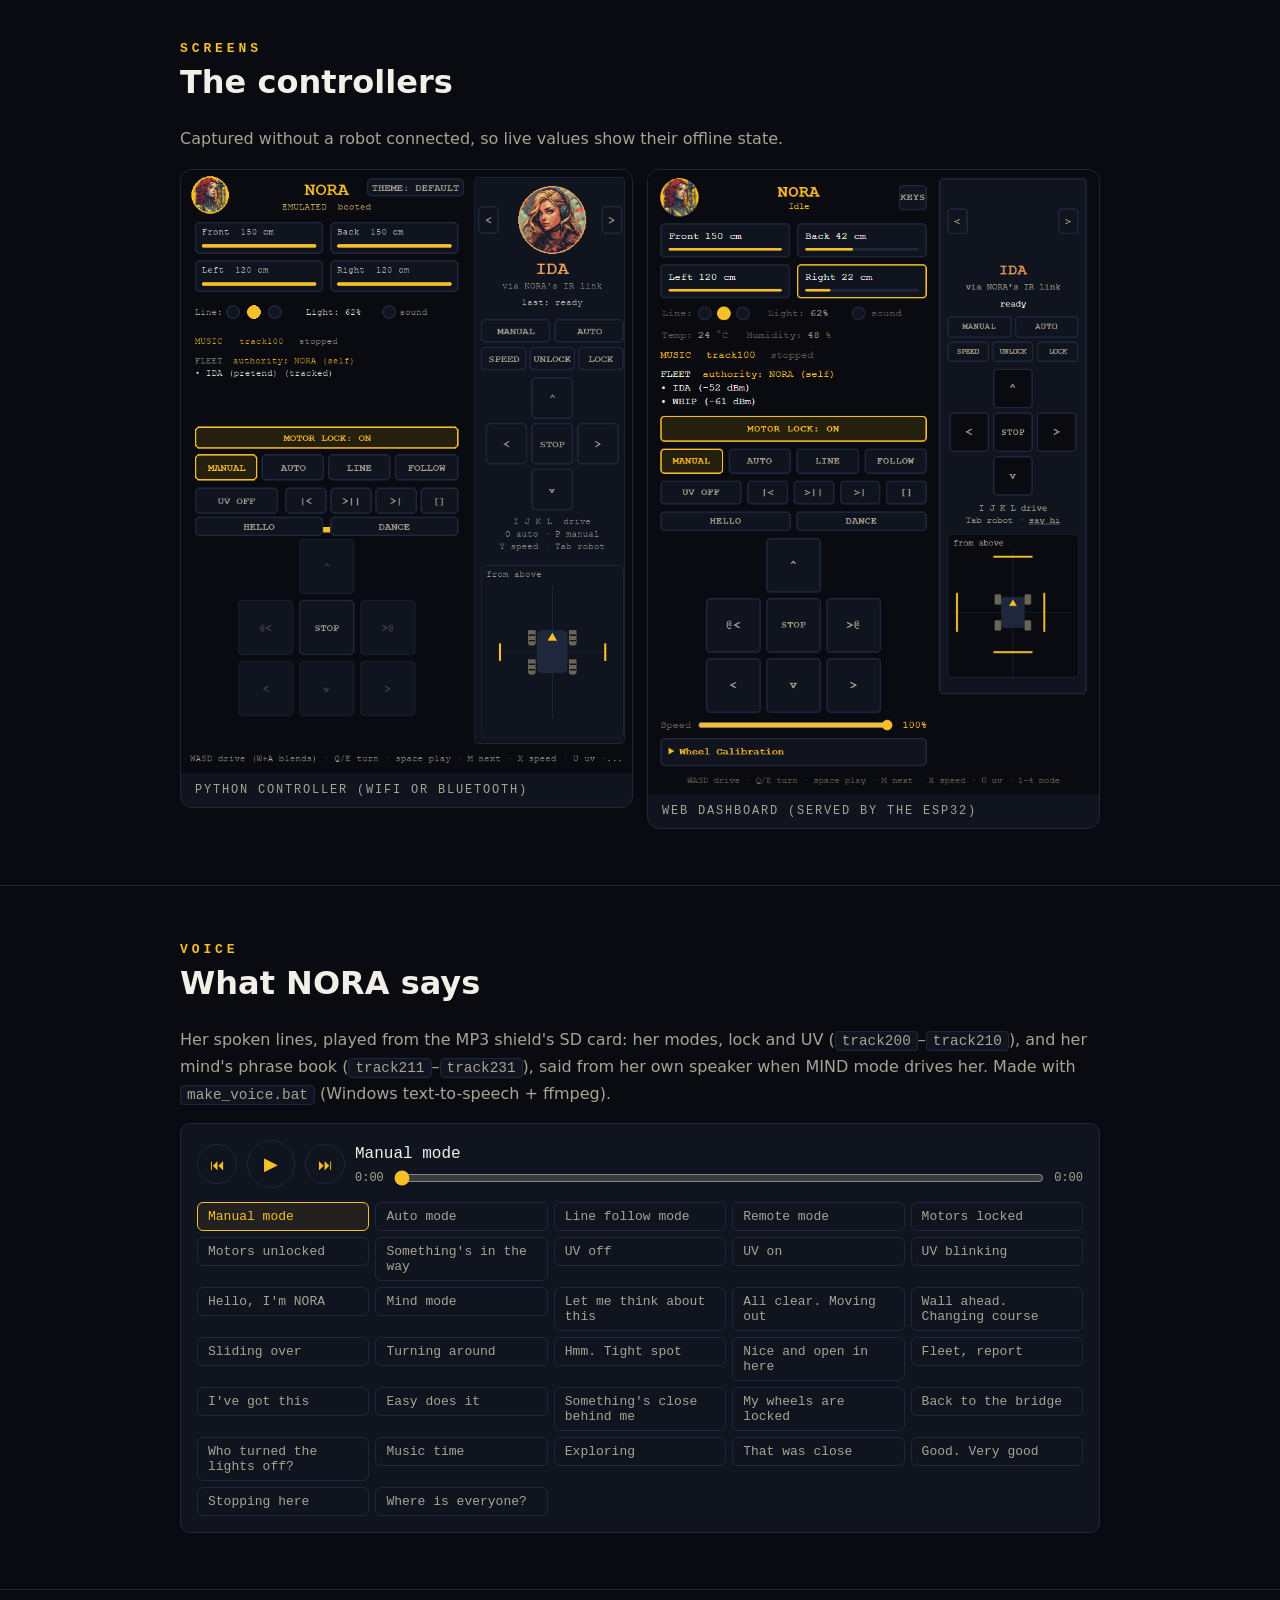
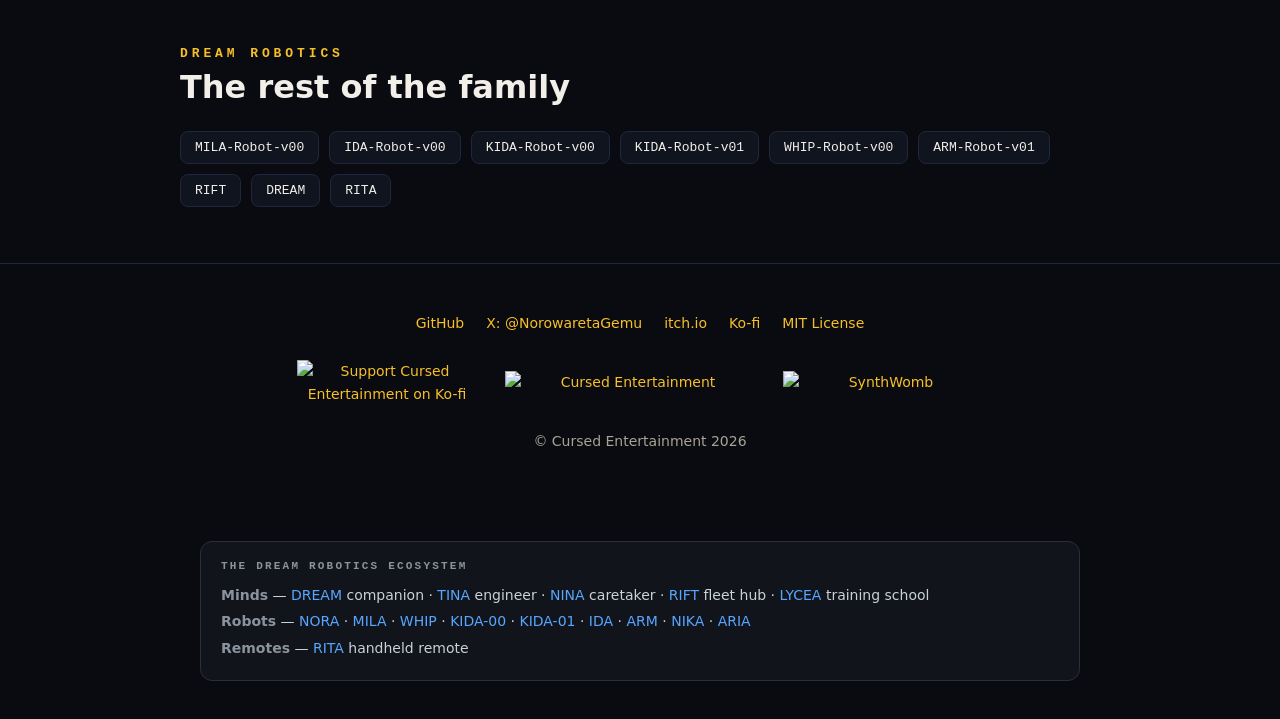
==== commit a3080d73: "Ecosystem links go to the fleet's sites Co-Authored-By: Claude Opus 5.5 <noreply@anthropic.com>" ====
--- a/index.html
+++ b/index.html
@@ -402,9 +402,9 @@
 <!-- DREAM-ECOSYSTEM:START -->
 <section class="eco">
   <div class="eco-title">The DREAM Robotics ecosystem</div>
-  <div><strong>Minds</strong> — <a href="https://github.com/CursedPrograms/DREAM">DREAM</a> companion · <a href="https://github.com/CursedPrograms/TINA">TINA</a> engineer · <a href="https://github.com/CursedPrograms/NINA">NINA</a> caretaker · <a href="https://github.com/CursedPrograms/RIFT">RIFT</a> fleet hub · <a href="https://github.com/CursedPrograms/LYCEA">LYCEA</a> training school</div>
-  <div><strong>Robots</strong> — <a href="https://github.com/CursedPrograms/NORA-Robot-v00">NORA</a> · <a href="https://github.com/CursedPrograms/MILA-Robot-v00">MILA</a> · <a href="https://github.com/CursedPrograms/WHIP-Robot-v00">WHIP</a> · <a href="https://github.com/CursedPrograms/KIDA-Robot-v00">KIDA-00</a> · <a href="https://github.com/CursedPrograms/KIDA-Robot-v01">KIDA-01</a> · <a href="https://github.com/CursedPrograms/IDA-Robot-v00">IDA</a> · <a href="https://github.com/CursedPrograms/ARM-Robot-v01">ARM</a> · <a href="https://github.com/CursedPrograms/NIKA-Robot-v00">NIKA</a> · <a href="https://github.com/CursedPrograms/ARIA-Robot-v00">ARIA</a></div>
-  <div><strong>Remotes</strong> — <a href="https://github.com/CursedPrograms/RITA">RITA</a> handheld remote</div>
+  <div><strong>Minds</strong> — <a href="https://cursedprograms.github.io/DREAM/">DREAM</a> companion · <a href="https://cursedprograms.github.io/TINA/">TINA</a> engineer · <a href="https://cursedprograms.github.io/NINA/">NINA</a> caretaker · <a href="https://cursedprograms.github.io/RIFT/">RIFT</a> fleet hub · <a href="https://github.com/CursedPrograms/LYCEA">LYCEA</a> training school</div>
+  <div><strong>Robots</strong> — <a href="https://cursedprograms.github.io/NORA-Robot-v00/">NORA</a> · <a href="https://cursedprograms.github.io/MILA-Robot-v00/">MILA</a> · <a href="https://cursedprograms.github.io/WHIP-Robot-v00/">WHIP</a> · <a href="https://cursedprograms.github.io/KIDA-Robot-v00/">KIDA-00</a> · <a href="https://cursedprograms.github.io/KIDA-Robot-v01/">KIDA-01</a> · <a href="https://cursedprograms.github.io/IDA-Robot-v00/">IDA</a> · <a href="https://cursedprograms.github.io/ARM-Robot-v01/">ARM</a> · <a href="https://cursedprograms.github.io/NIKA-Robot-v00/">NIKA</a> · <a href="https://cursedprograms.github.io/ARIA-Robot-v00/">ARIA</a></div>
+  <div><strong>Remotes</strong> — <a href="https://cursedprograms.github.io/RITA/">RITA</a> handheld remote</div>
 </section>
 <!-- DREAM-ECOSYSTEM:END -->
 </body>
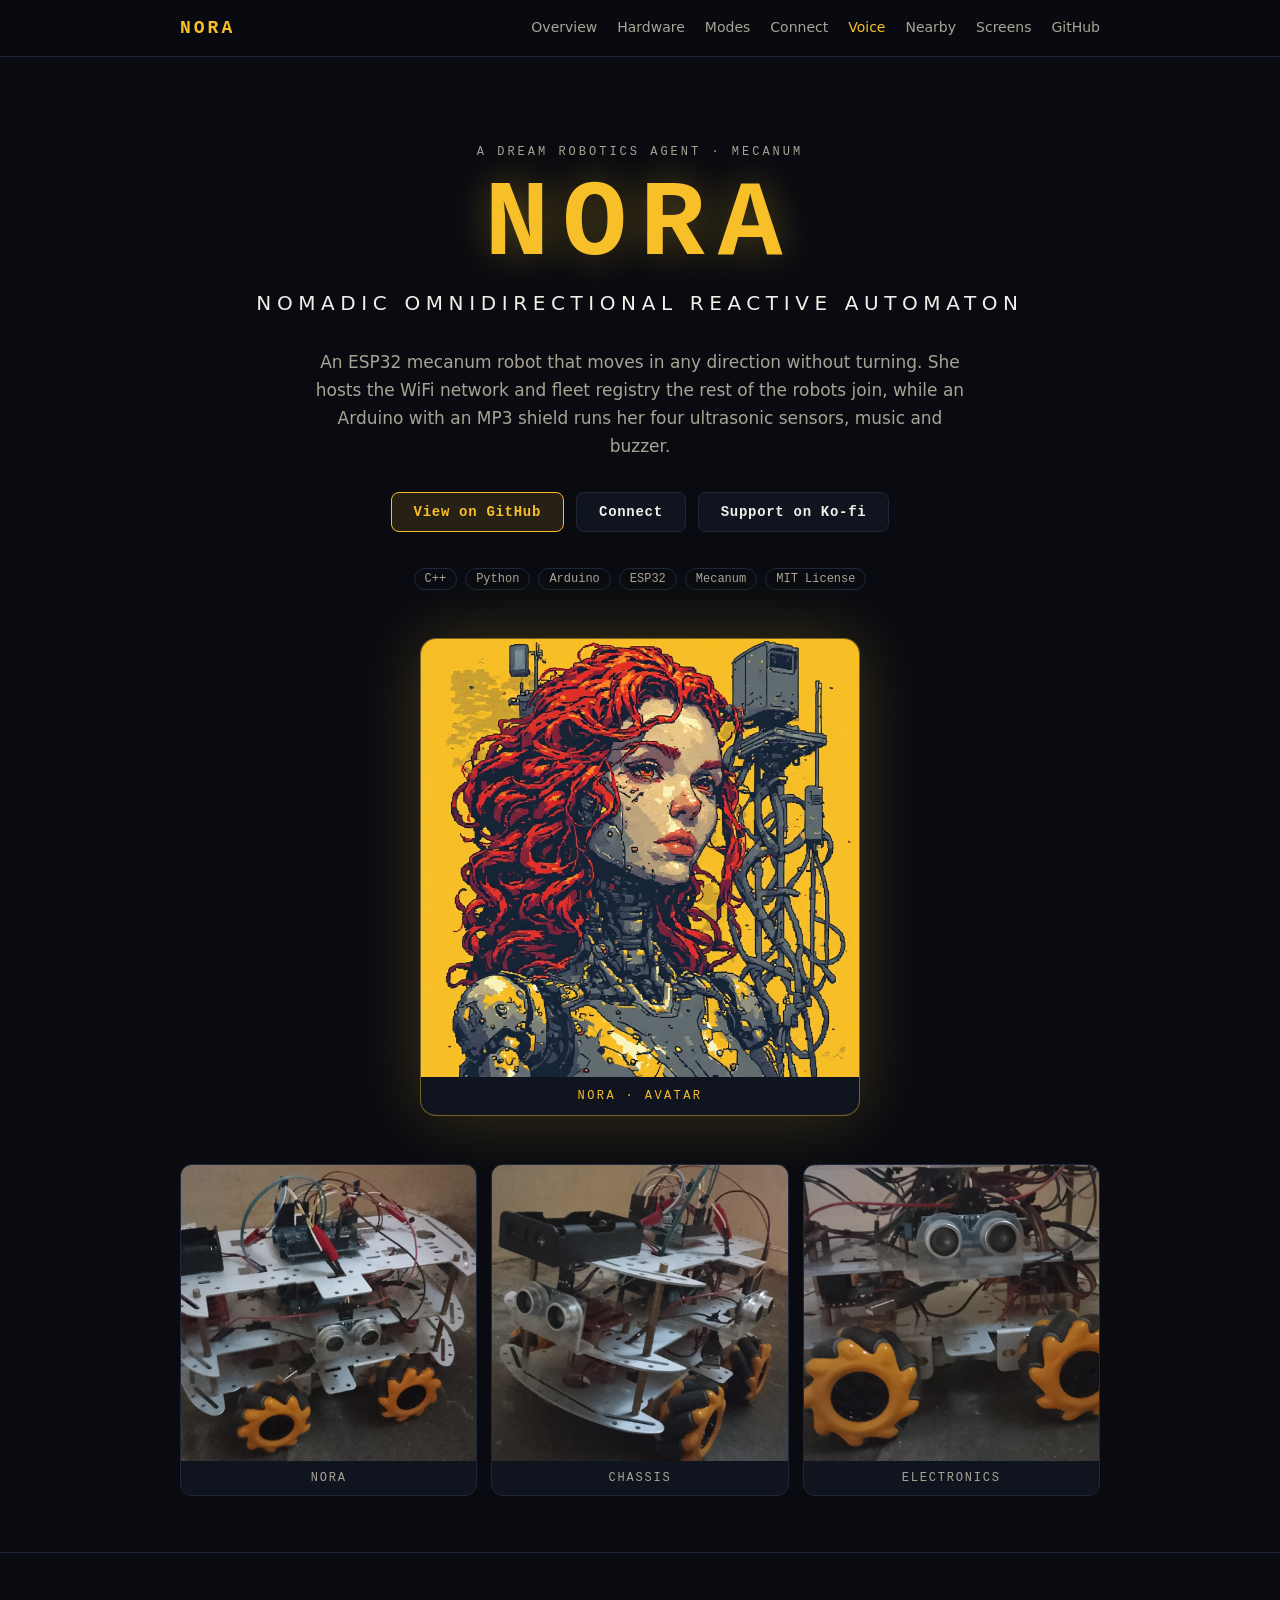
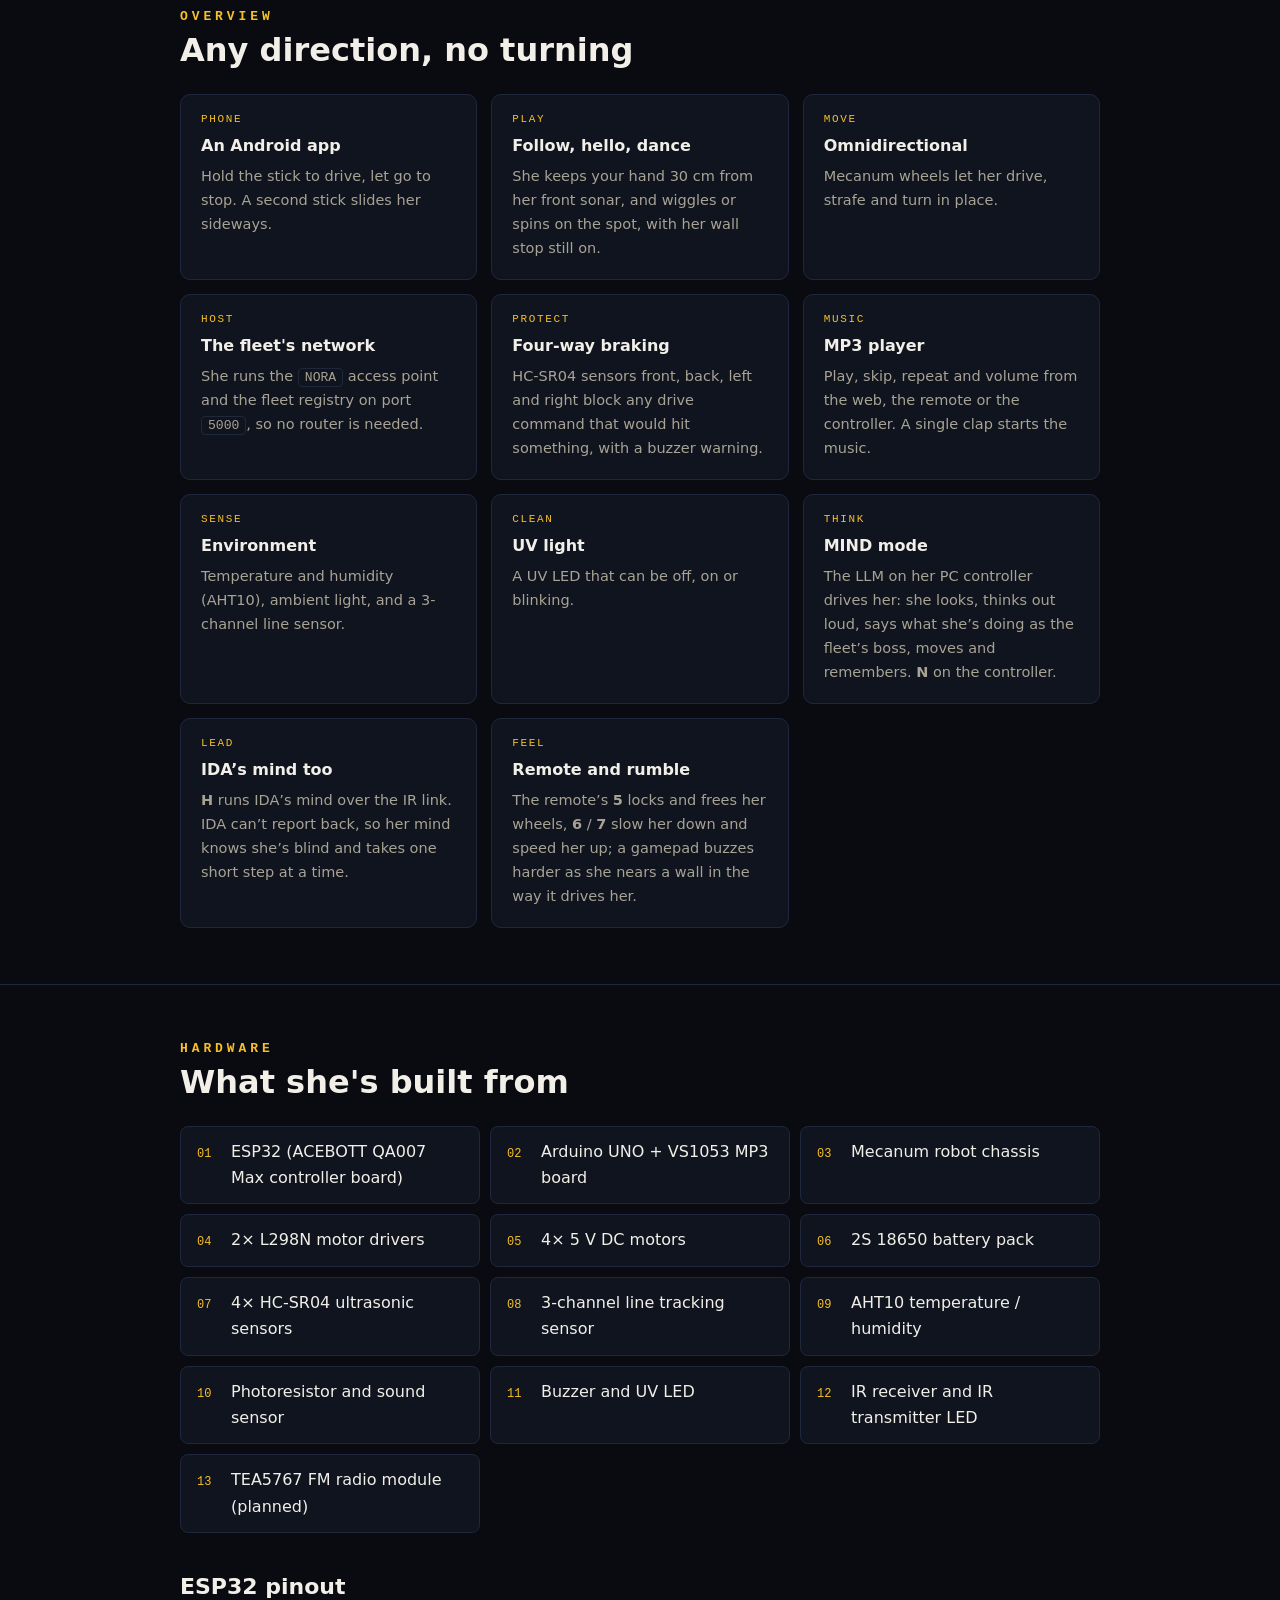
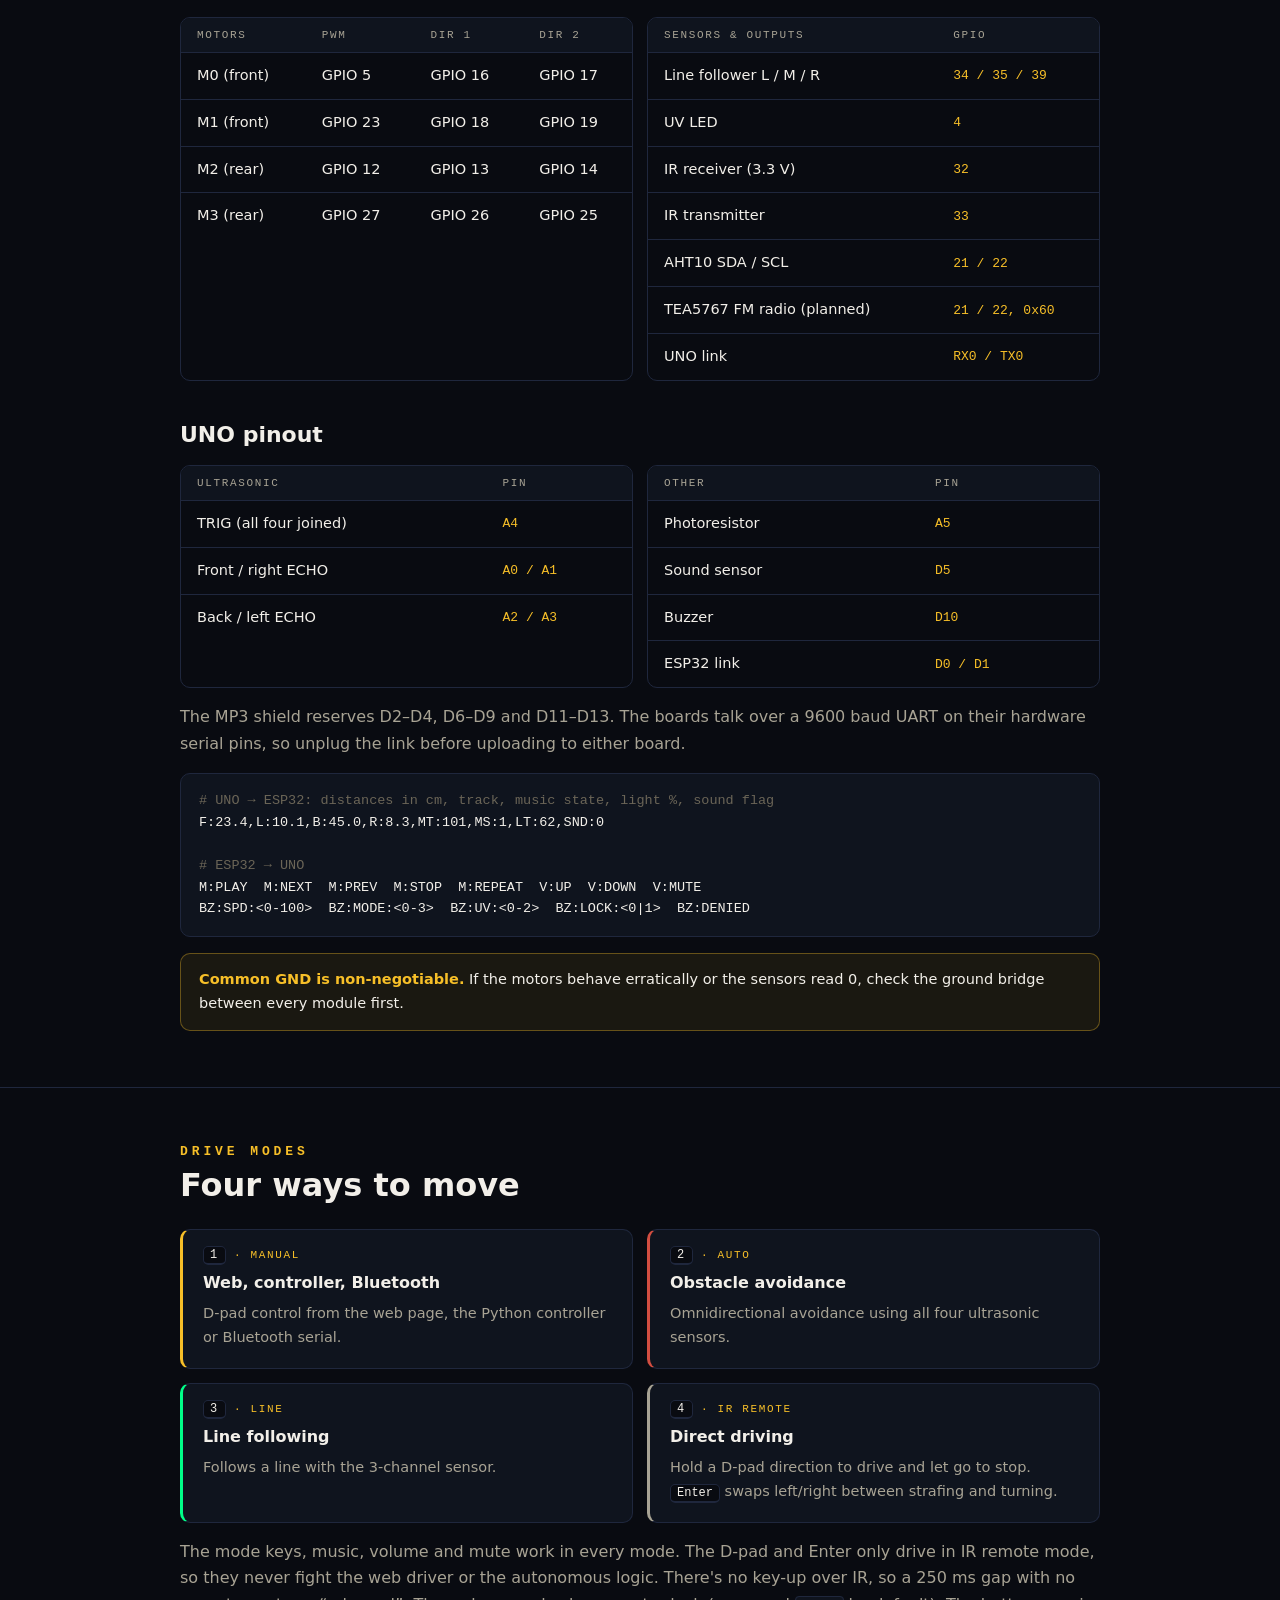
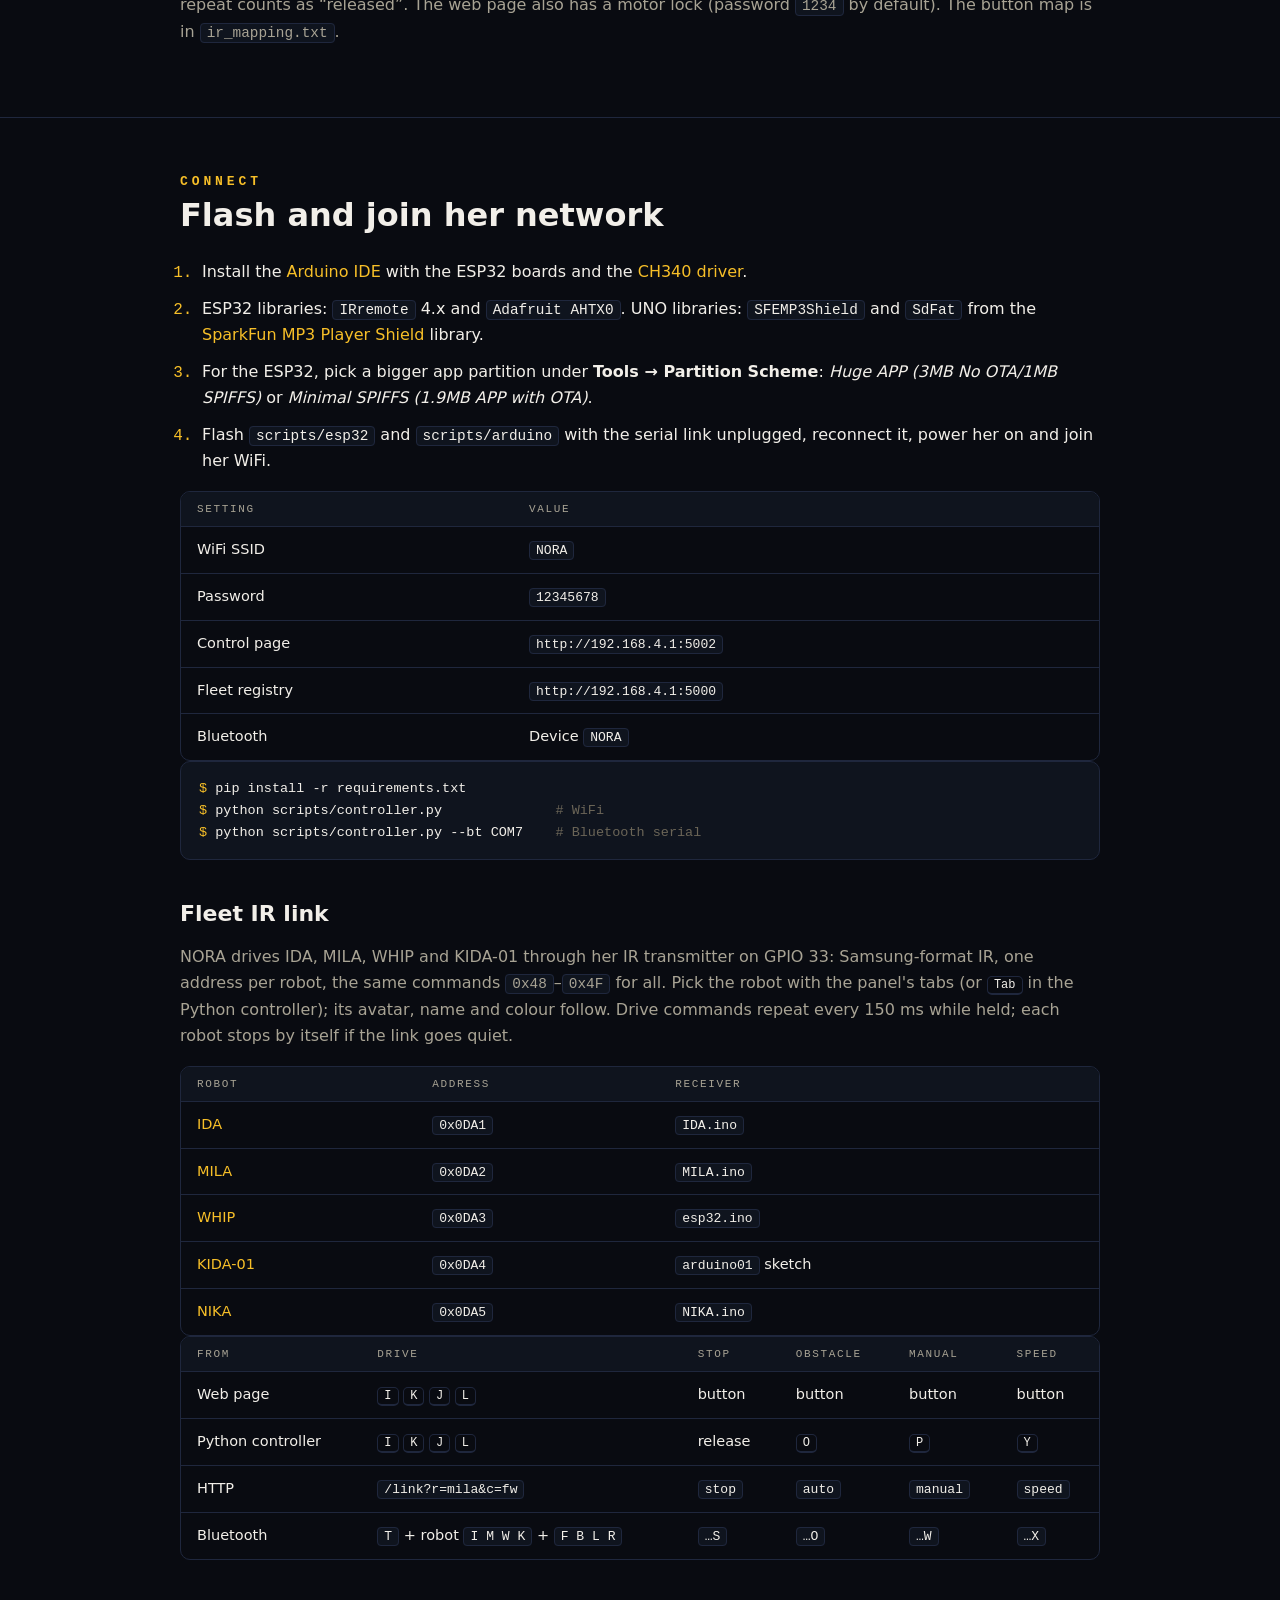
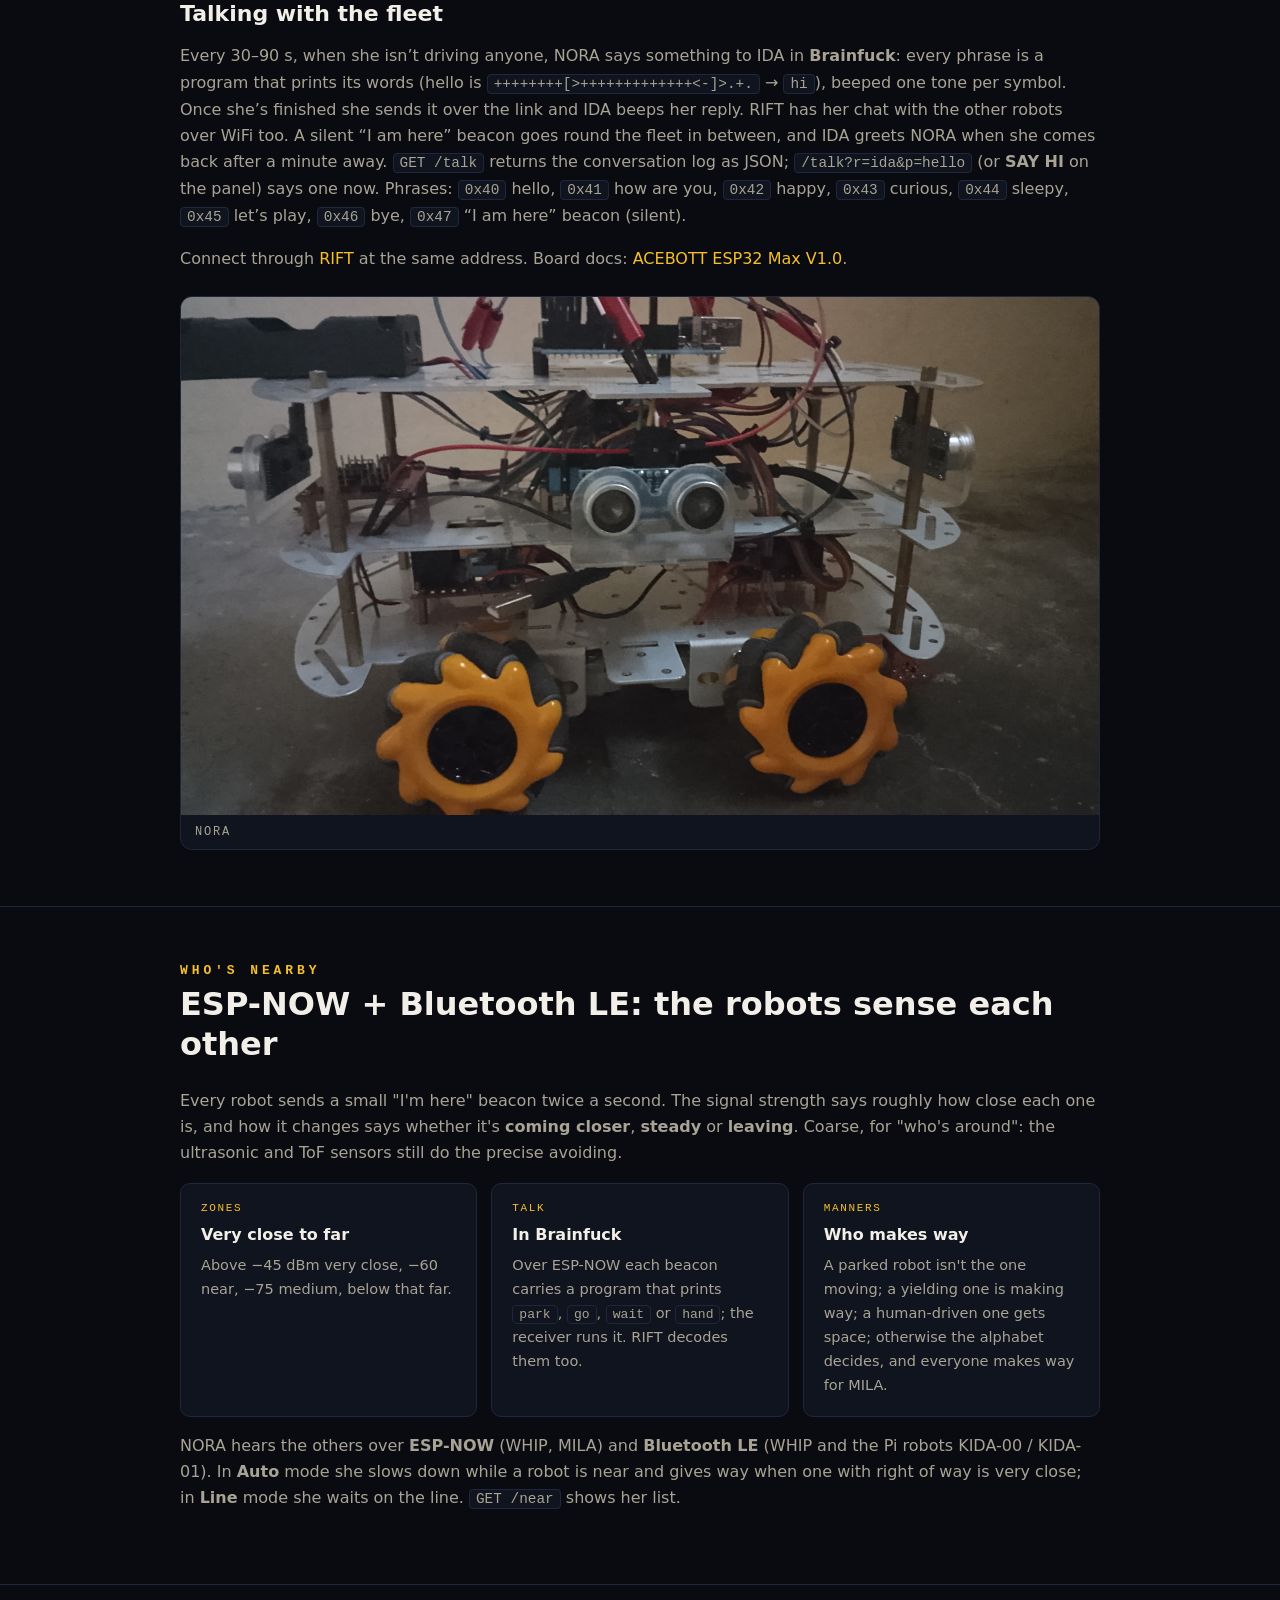
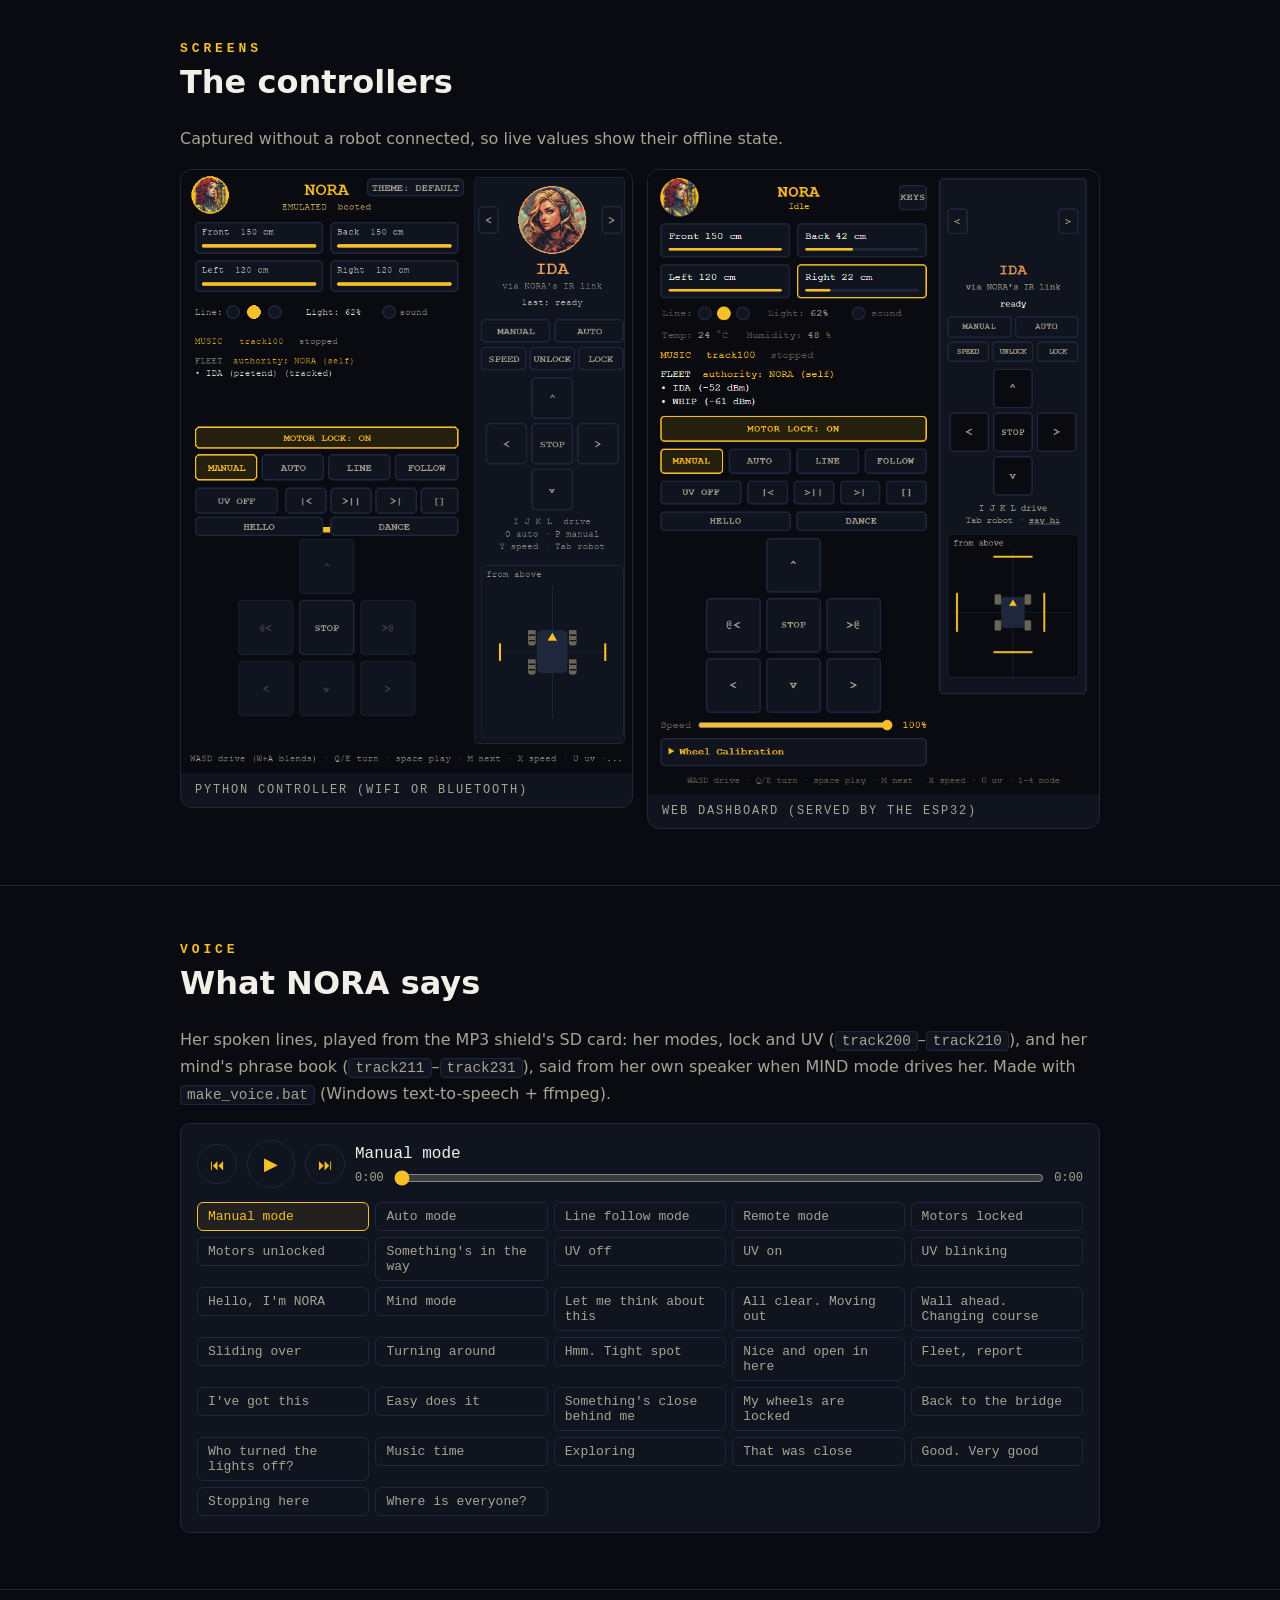
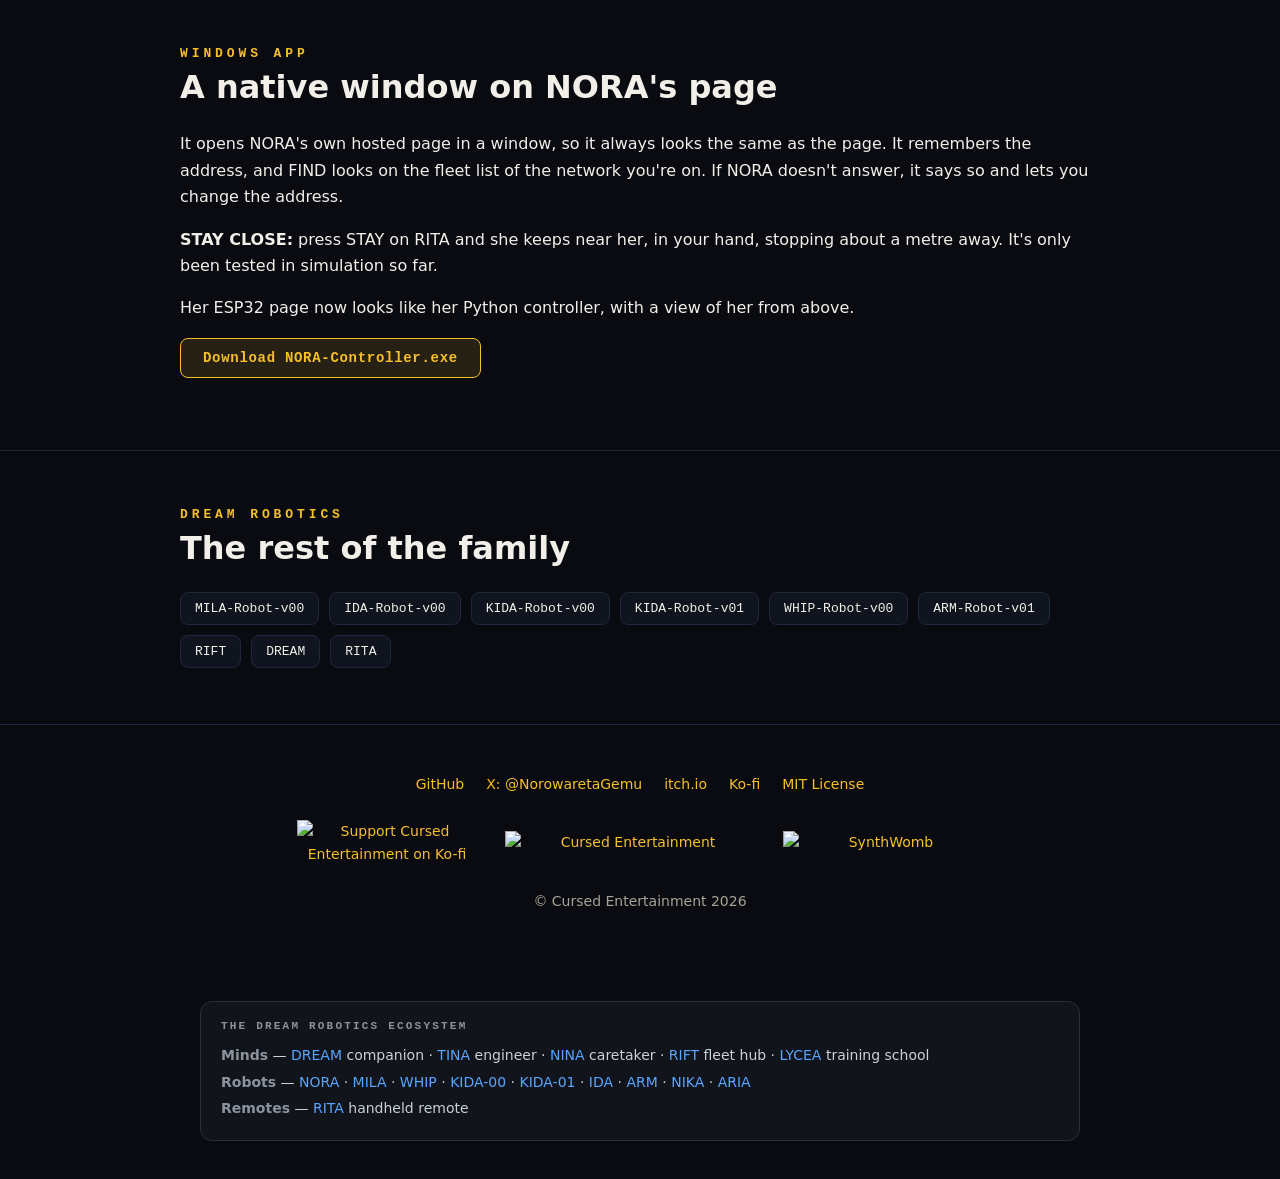
==== commit 892920ae: "Site and README: the Windows app and what's new Co-Authored-By: Claude Opus 5.5 <noreply@anthropic.c" ====
--- a/index.html
+++ b/index.html
@@ -353,6 +353,17 @@
   </div>
 </section>
 
+<section id="windows">
+  <div class="wrap">
+    <h2>Windows app</h2>
+    <h3 class="title">A native window on NORA's page</h3>
+    <p>It opens NORA's own hosted page in a window, so it always looks the same as the page. It remembers the address, and FIND looks on the fleet list of the network you're on. If NORA doesn't answer, it says so and lets you change the address.</p>
+    <p><b>STAY CLOSE:</b> press STAY on RITA and she keeps near her, in your hand, stopping about a metre away. It's only been tested in simulation so far.</p>
+    <p>Her ESP32 page now looks like her Python controller, with a view of her from above.</p>
+    <p><a class="btn primary" href="https://github.com/CursedPrograms/NORA-Robot-v00/raw/main/builds/NORA-Controller.exe">Download NORA-Controller.exe</a></p>
+  </div>
+</section>
+
 <section id="related">
   <div class="wrap">
     <h2>DREAM Robotics</h2>
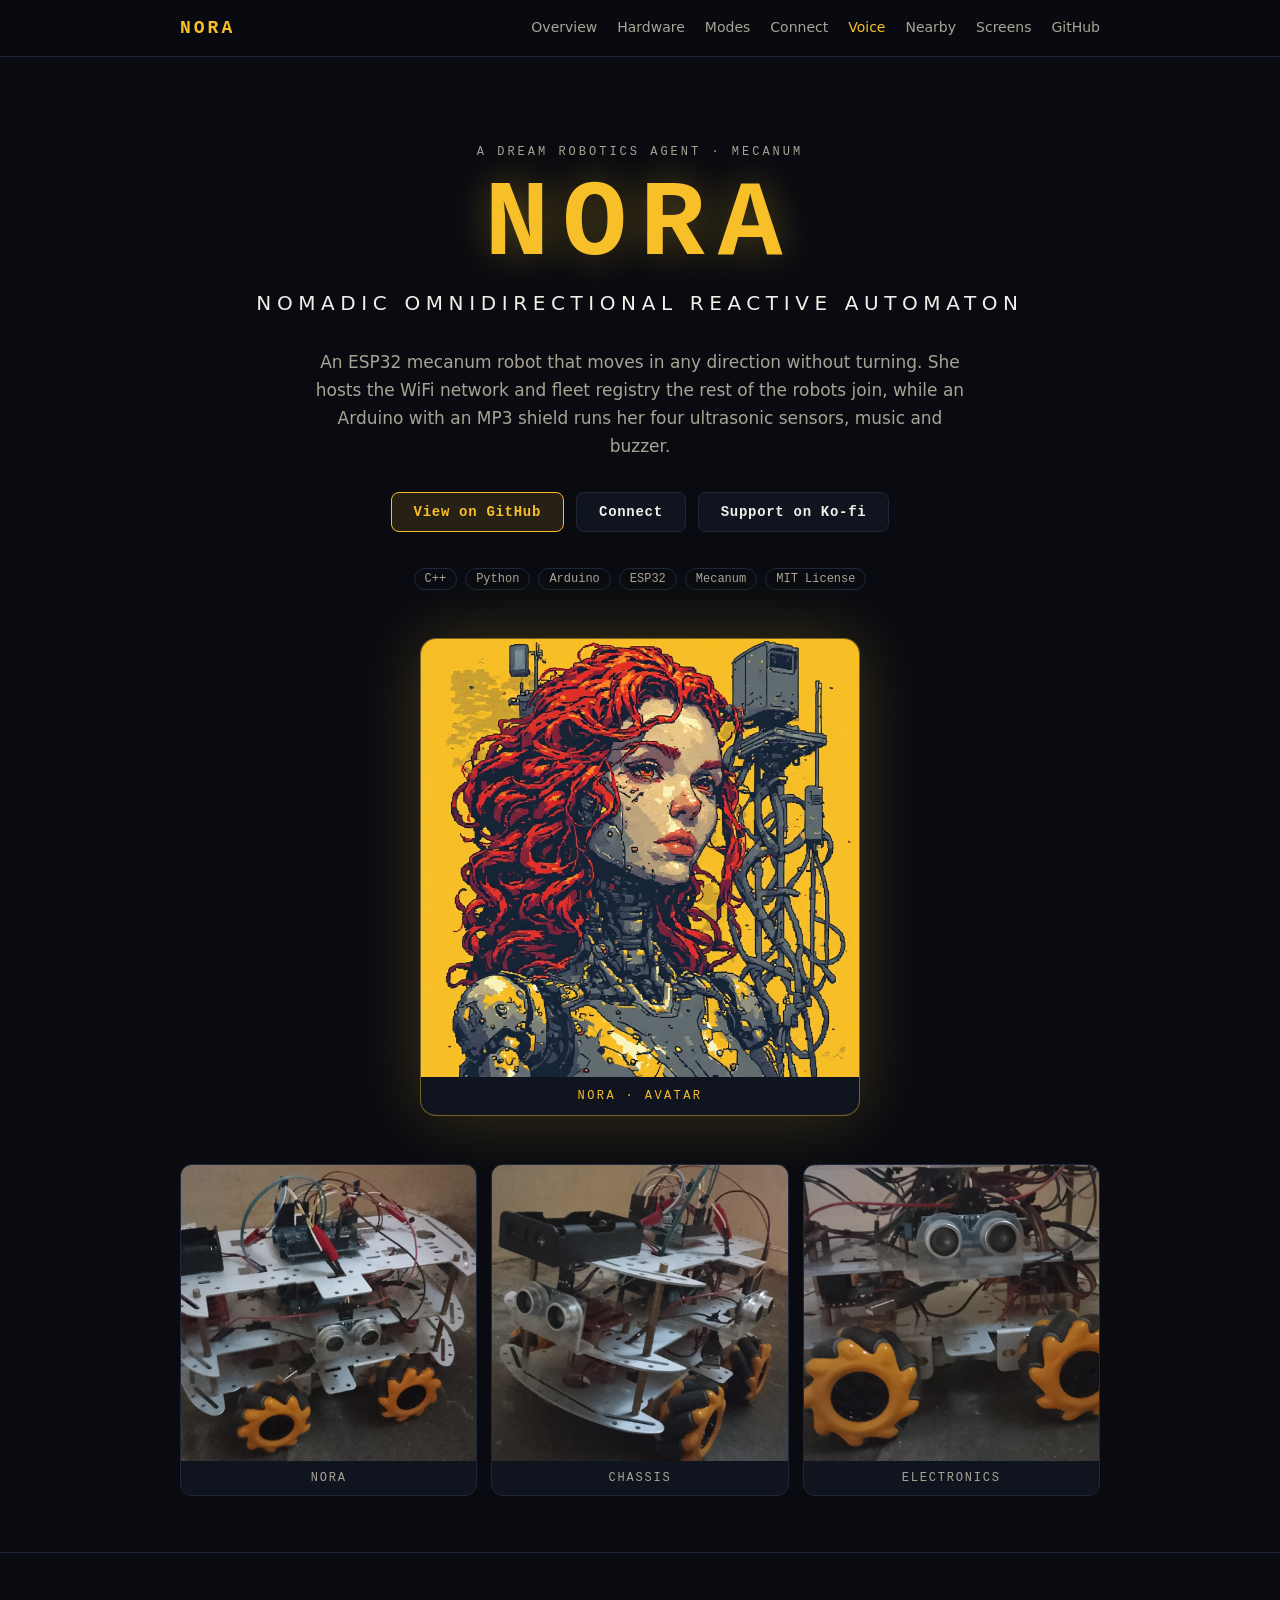
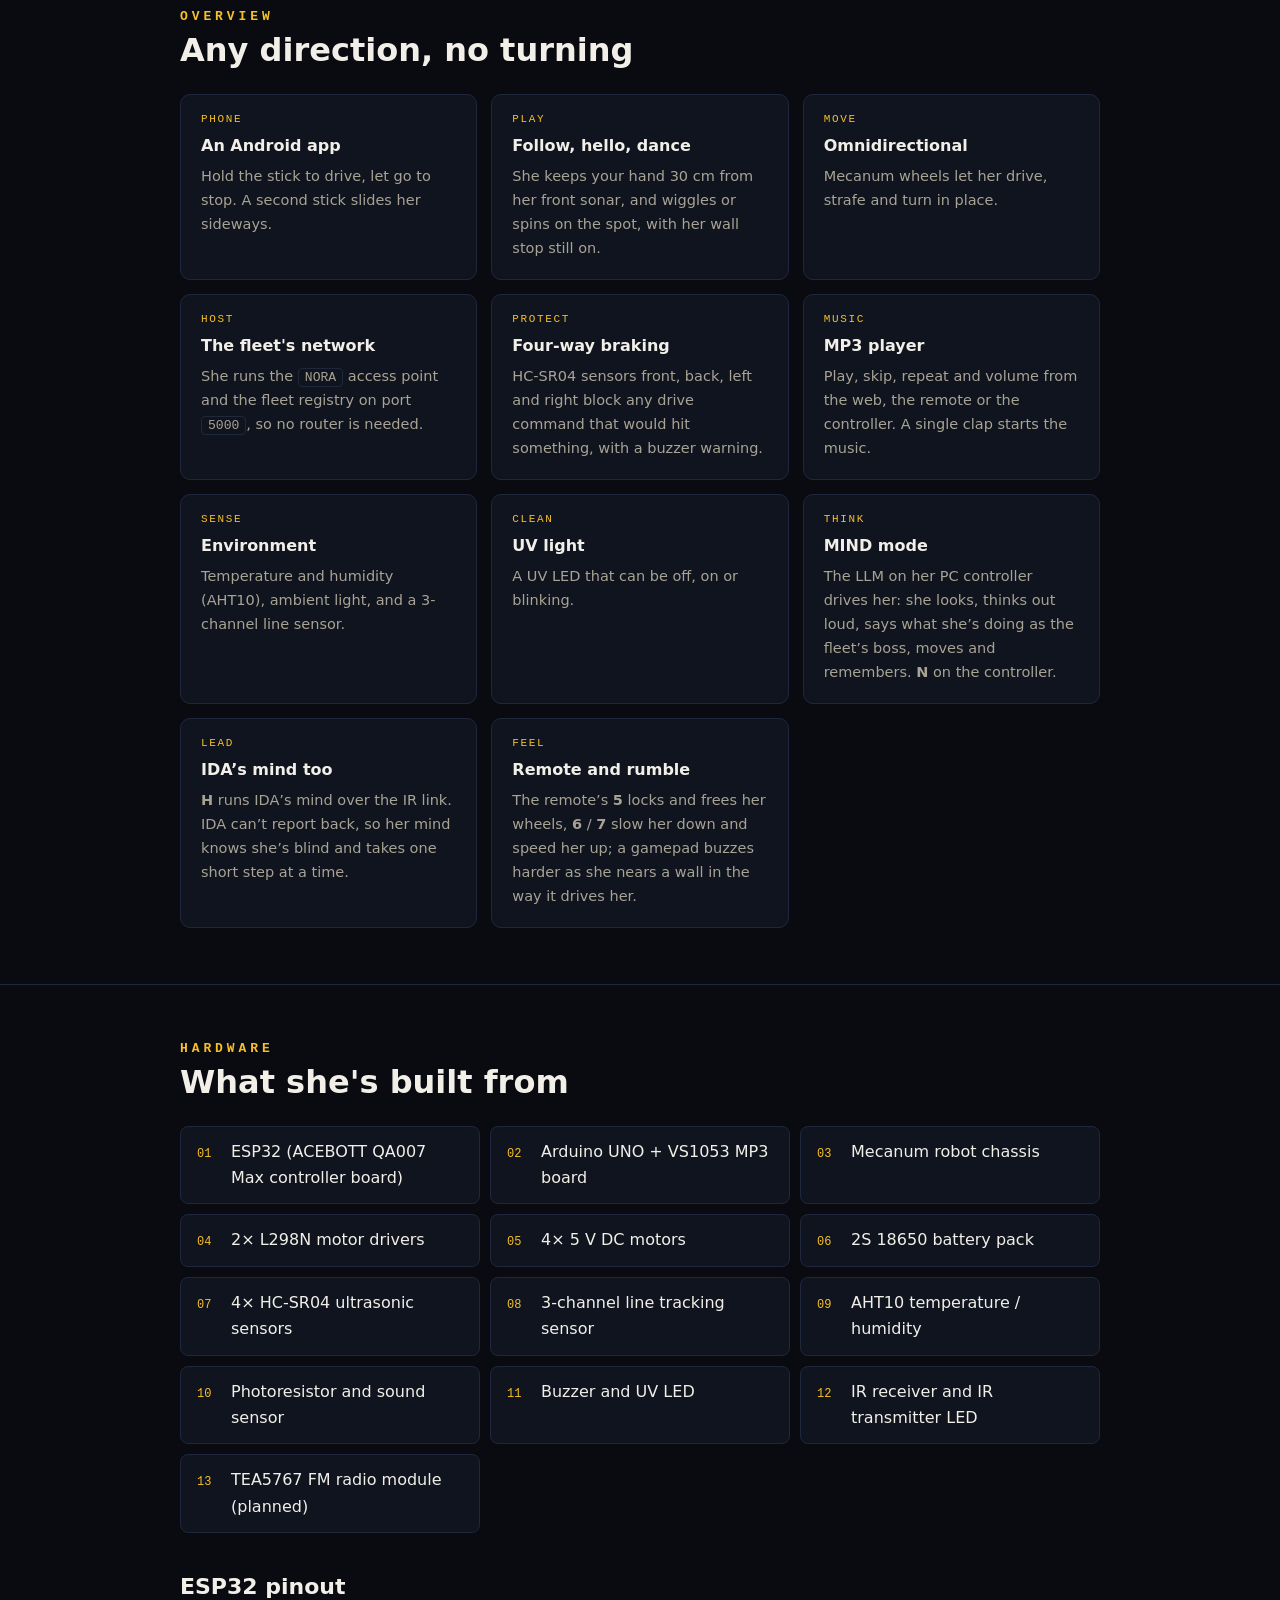
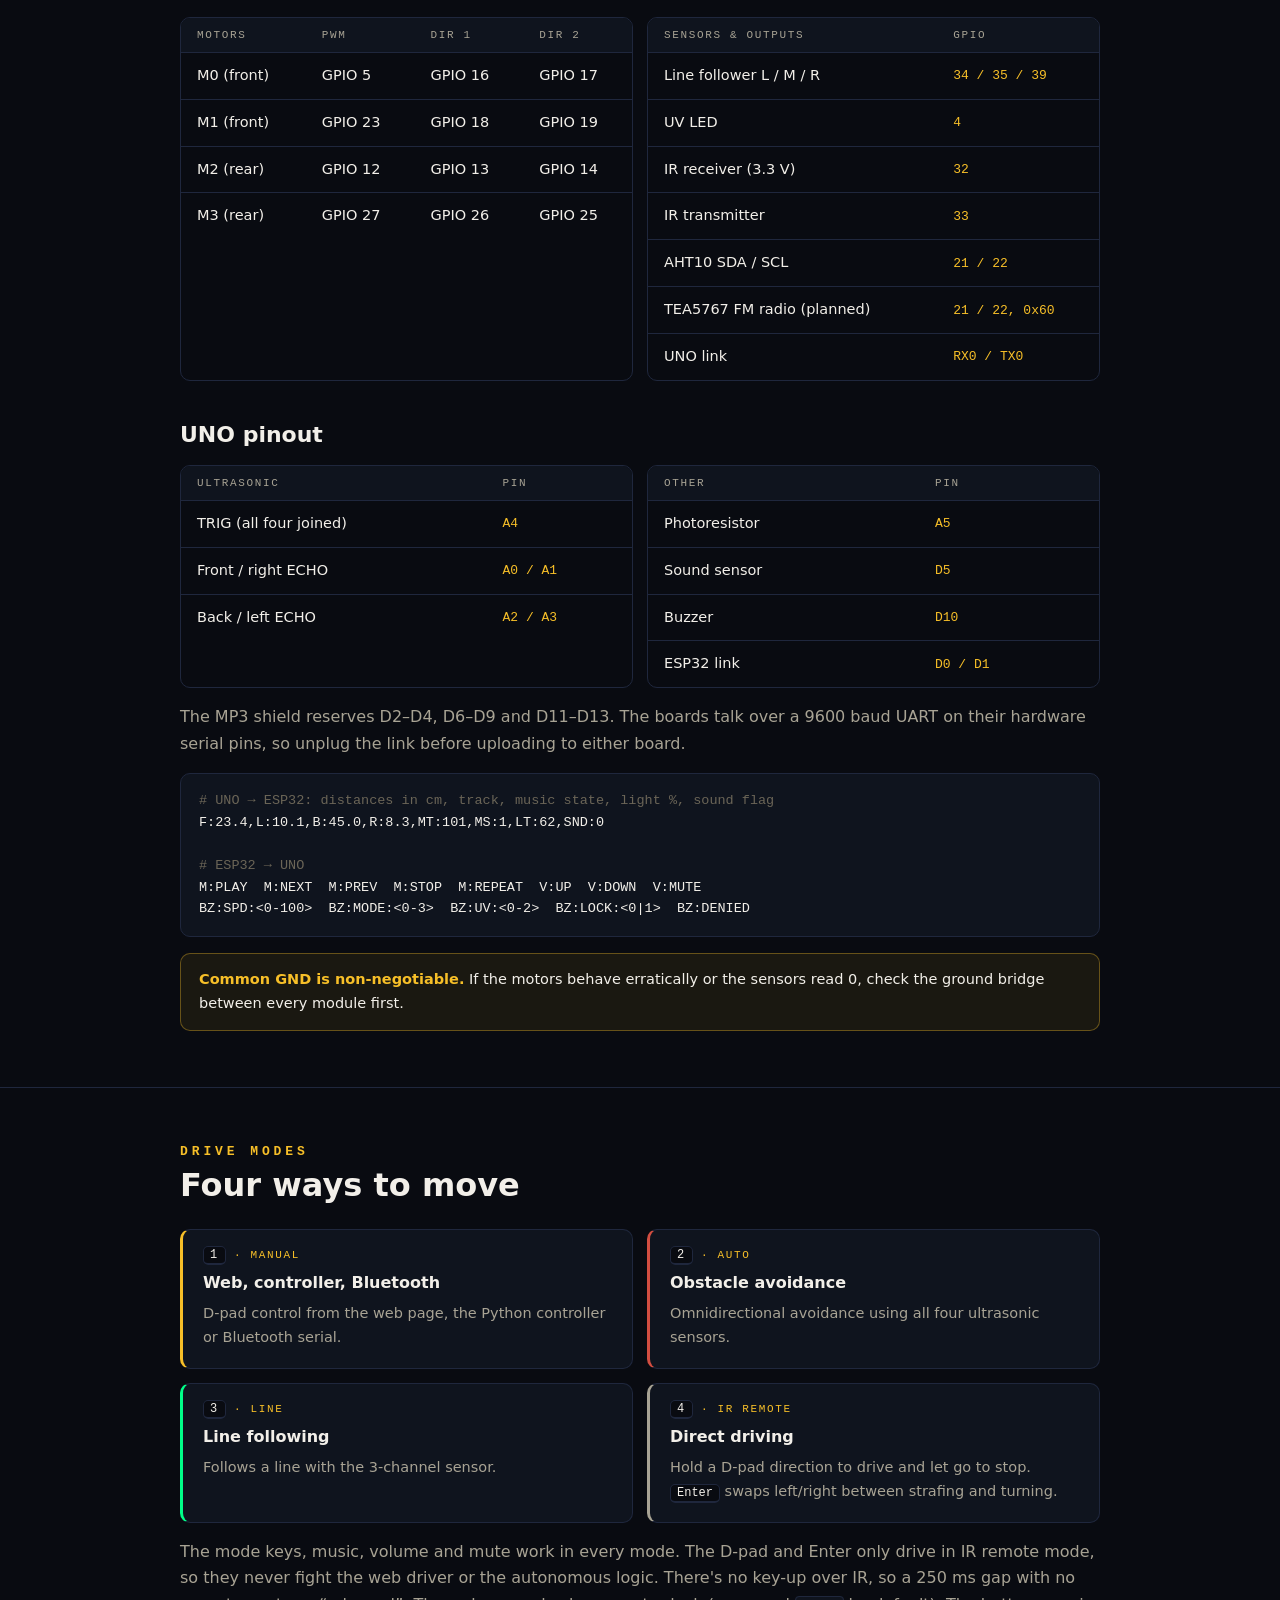
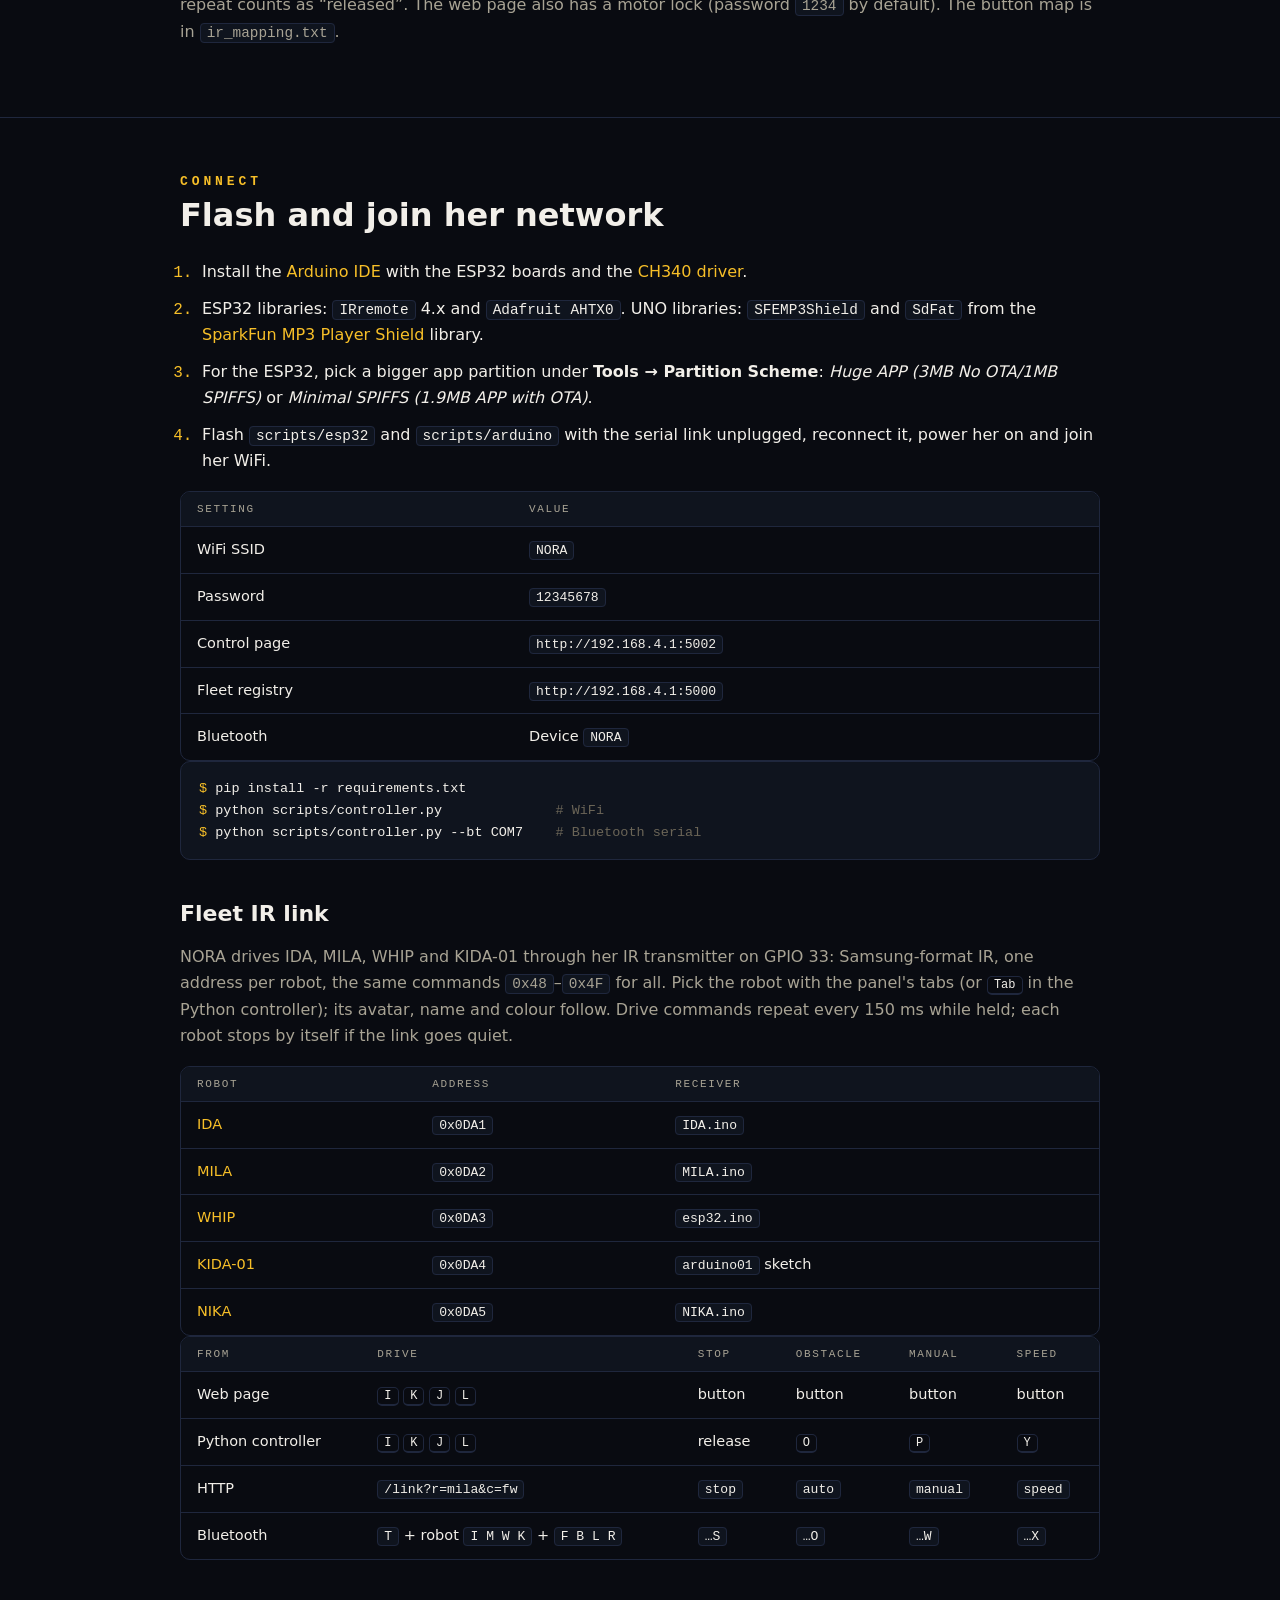
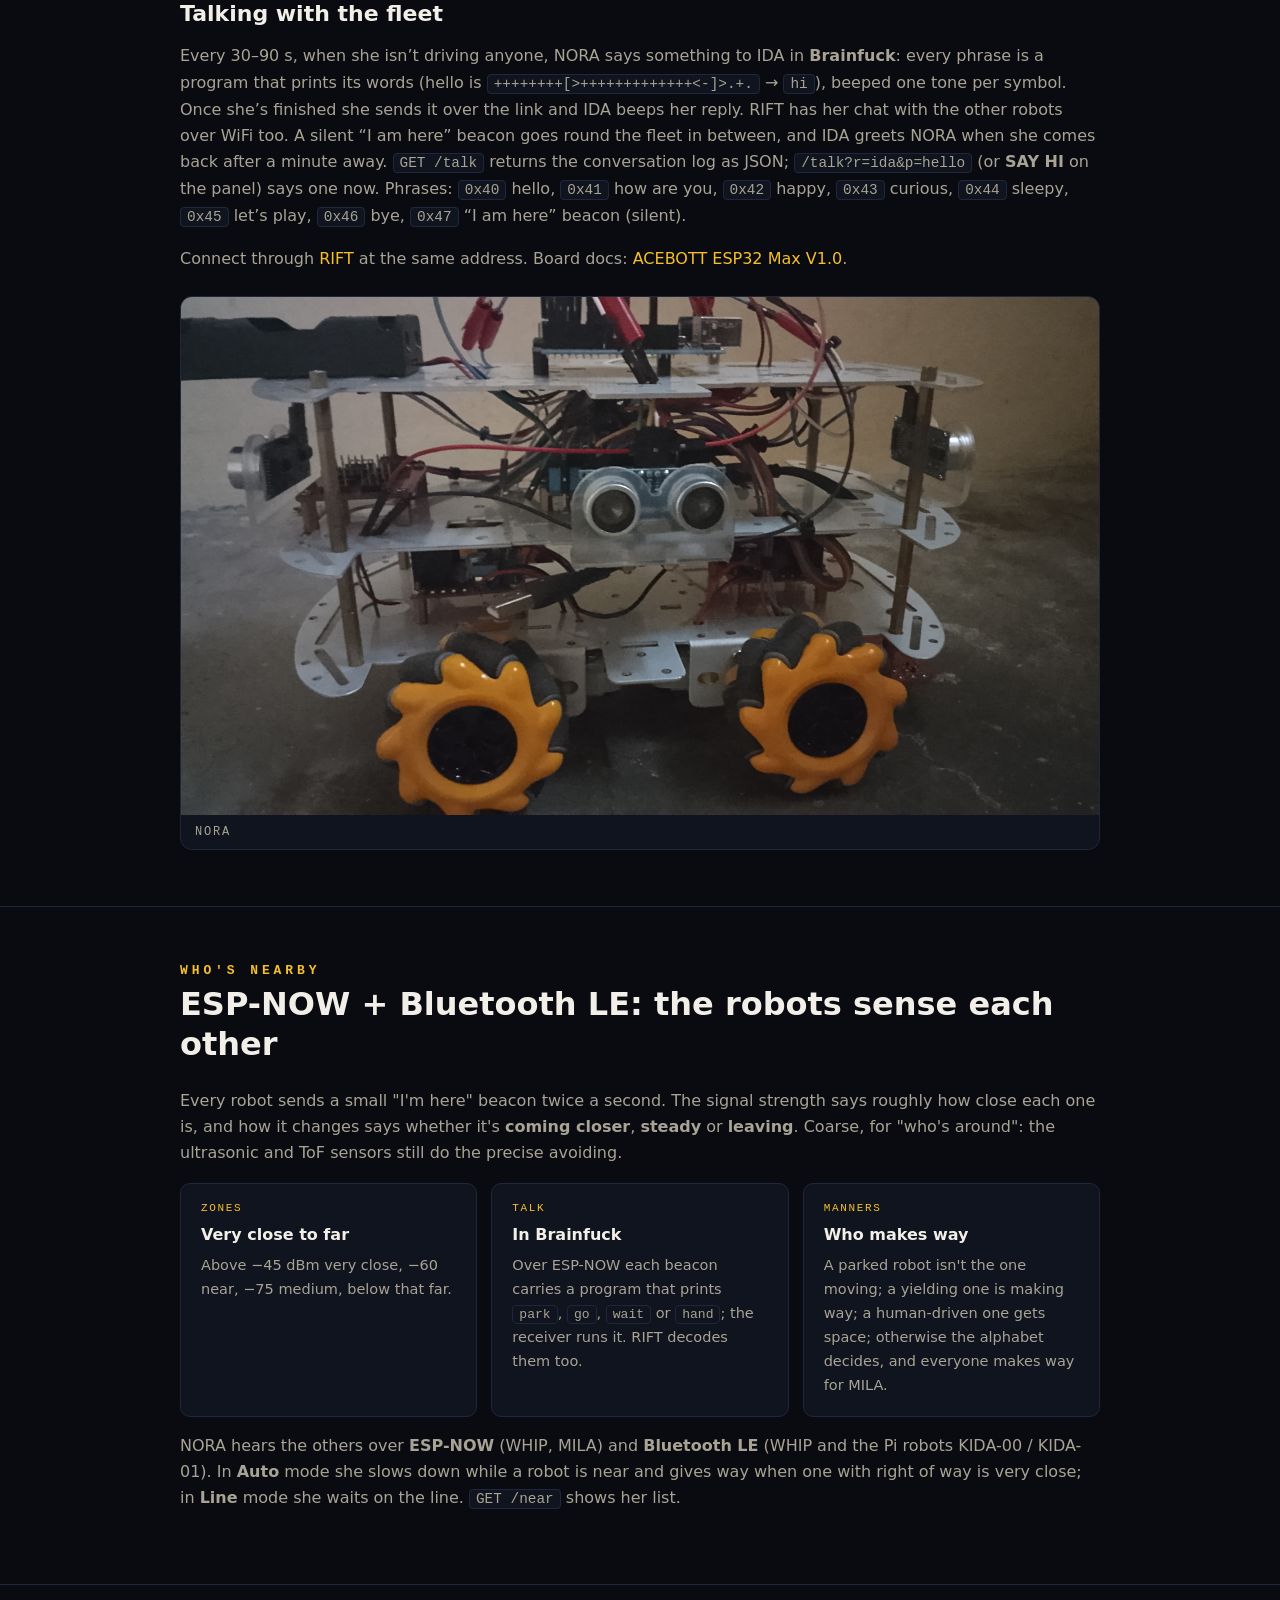
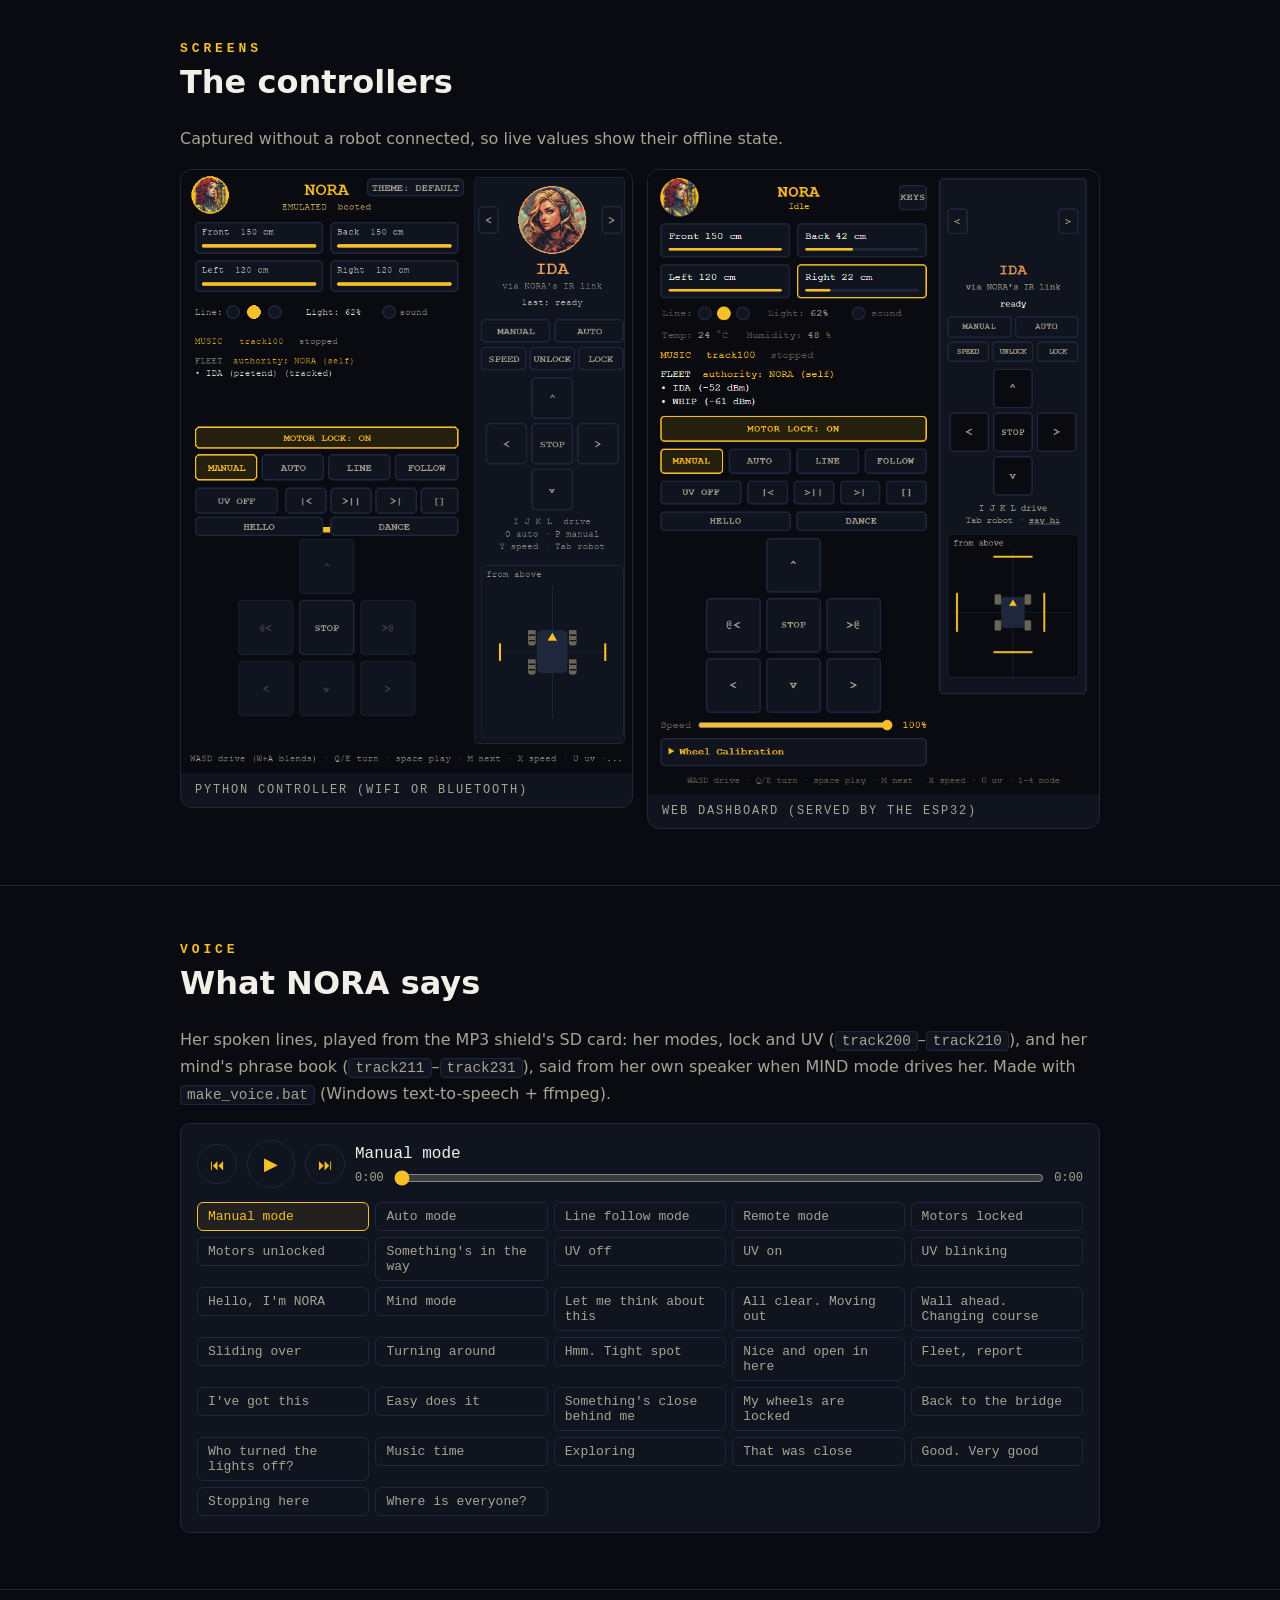
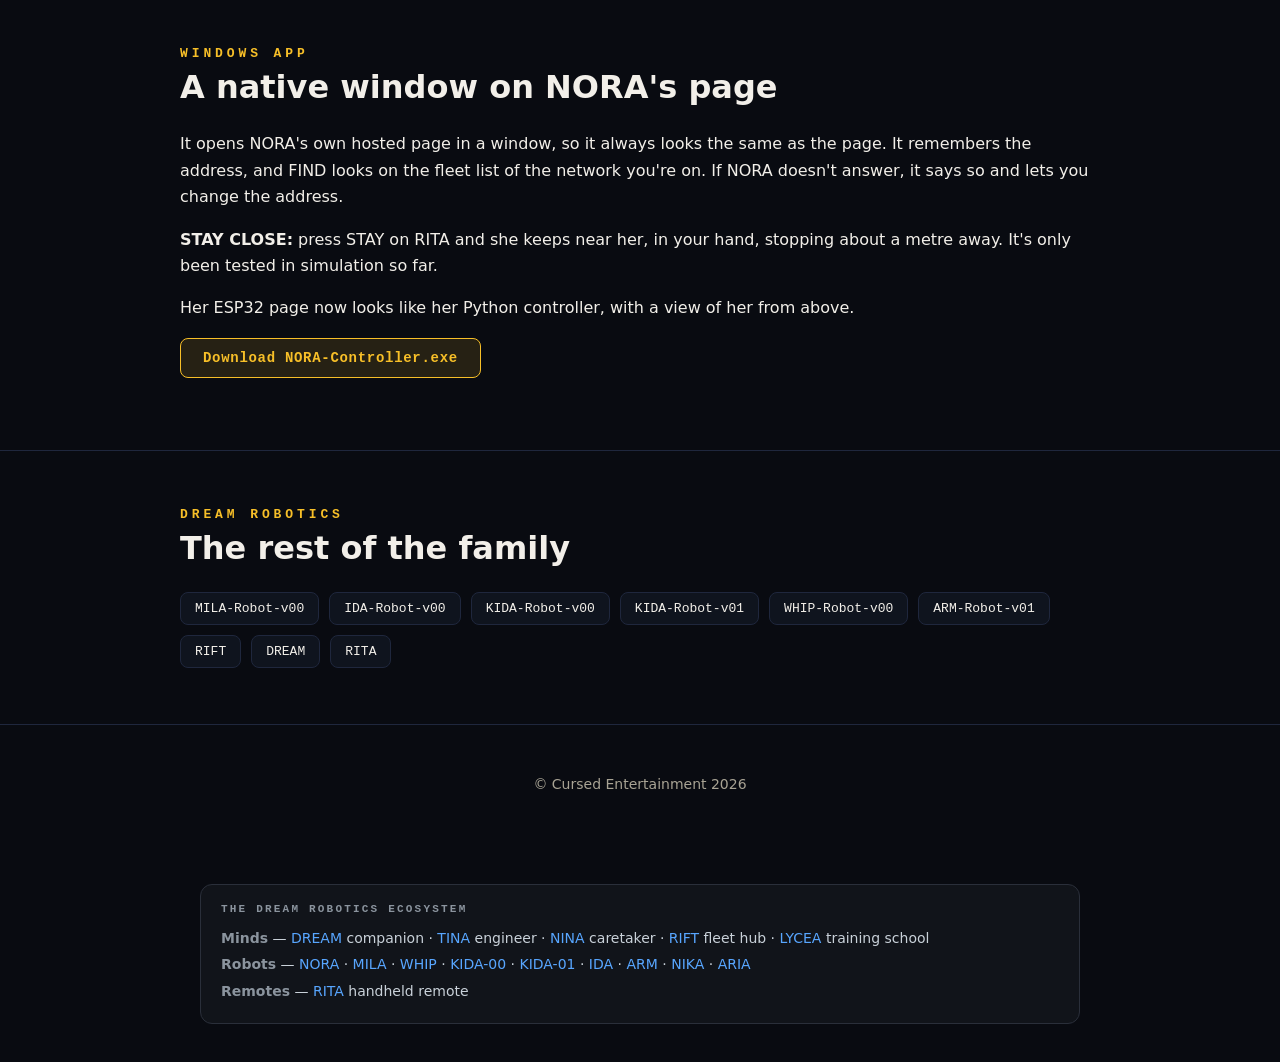
==== commit b3c0c3c7: "Sites: one shared footer, from RIFT's site, with the SynthWomb logo Co-Authored-By: Claude Opus 5.5 " ====
--- a/index.html
+++ b/index.html
@@ -384,31 +384,8 @@
 
 </main>
 
-<footer>
-  <div class="wrap">
-    <div class="links">
-      <a href="https://github.com/CursedPrograms/NORA-Robot-v00">GitHub</a>
-      <a href="https://x.com/NorowaretaGemu">X: @NorowaretaGemu</a>
-      <a href="https://cursed-entertainment.itch.io/">itch.io</a>
-      <a href="https://ko-fi.com/cursedentertainment">Ko-fi</a>
-      <a href="https://github.com/CursedPrograms/NORA-Robot-v00/blob/main/LICENSE">MIT License</a>
-    </div>
-
-    <div class="logos">
-      <a href="https://ko-fi.com/cursedentertainment">
-        <img src="https://ko-fi.com/img/githubbutton_sm.svg" alt="Support Cursed Entertainment on Ko-fi" width="180" loading="lazy">
-      </a>
-      <a href="https://cursed-entertainment.itch.io/">
-        <img src="https://github.com/CursedPrograms/cursedentertainment/raw/main/images/logos/logo-wide-grey.png" alt="Cursed Entertainment" width="250" loading="lazy">
-      </a>
-      <a href="https://github.com/SynthWomb">
-        <img src="https://github.com/SynthWomb/synth.womb/blob/main/logos/synthwomb07.png?raw=true" alt="SynthWomb" width="200" loading="lazy">
-      </a>
-    </div>
-
-    <div>&copy; Cursed Entertainment 2026</div>
-  </div>
-</footer>
+<footer id="site-footer">&copy; Cursed Entertainment 2026</footer>
+<script src="https://cursedprograms.github.io/RIFT/site/footer.js"></script>
 
 <!-- DREAM-ECOSYSTEM:START -->
 <section class="eco">
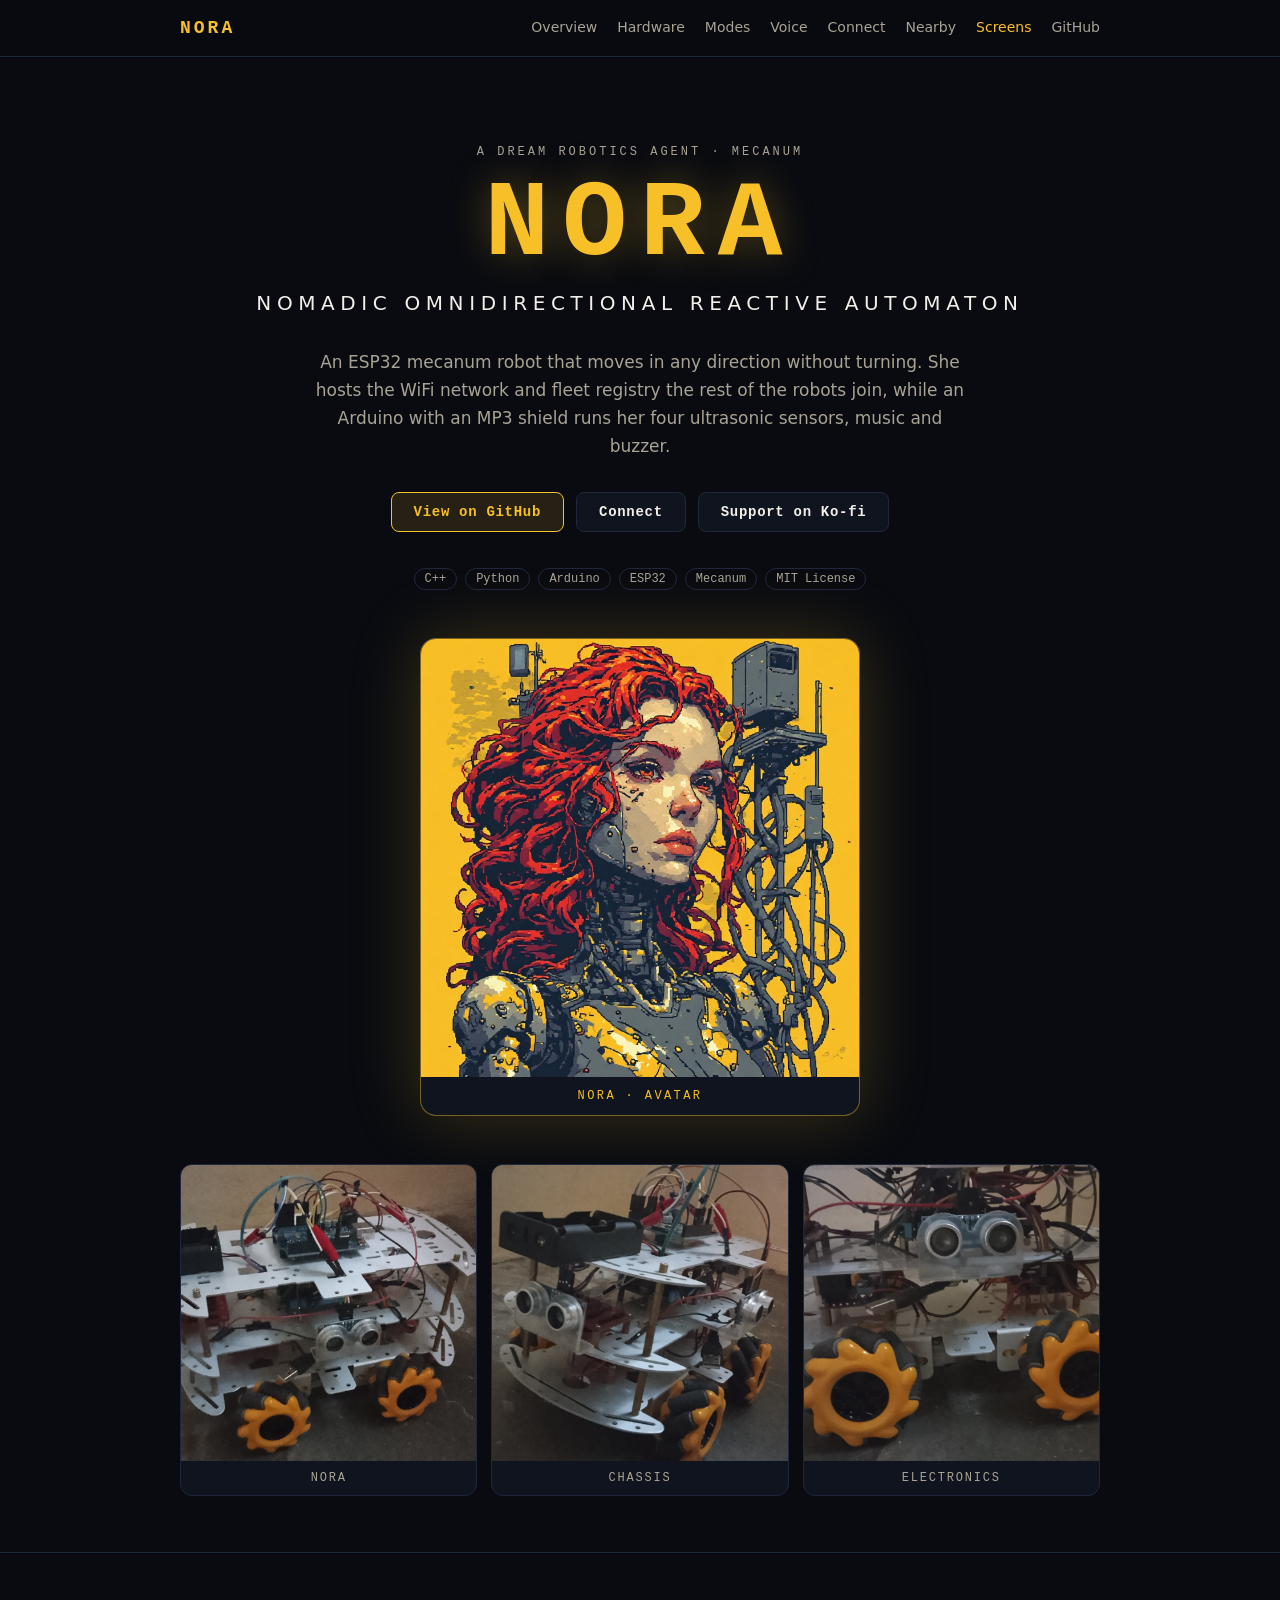
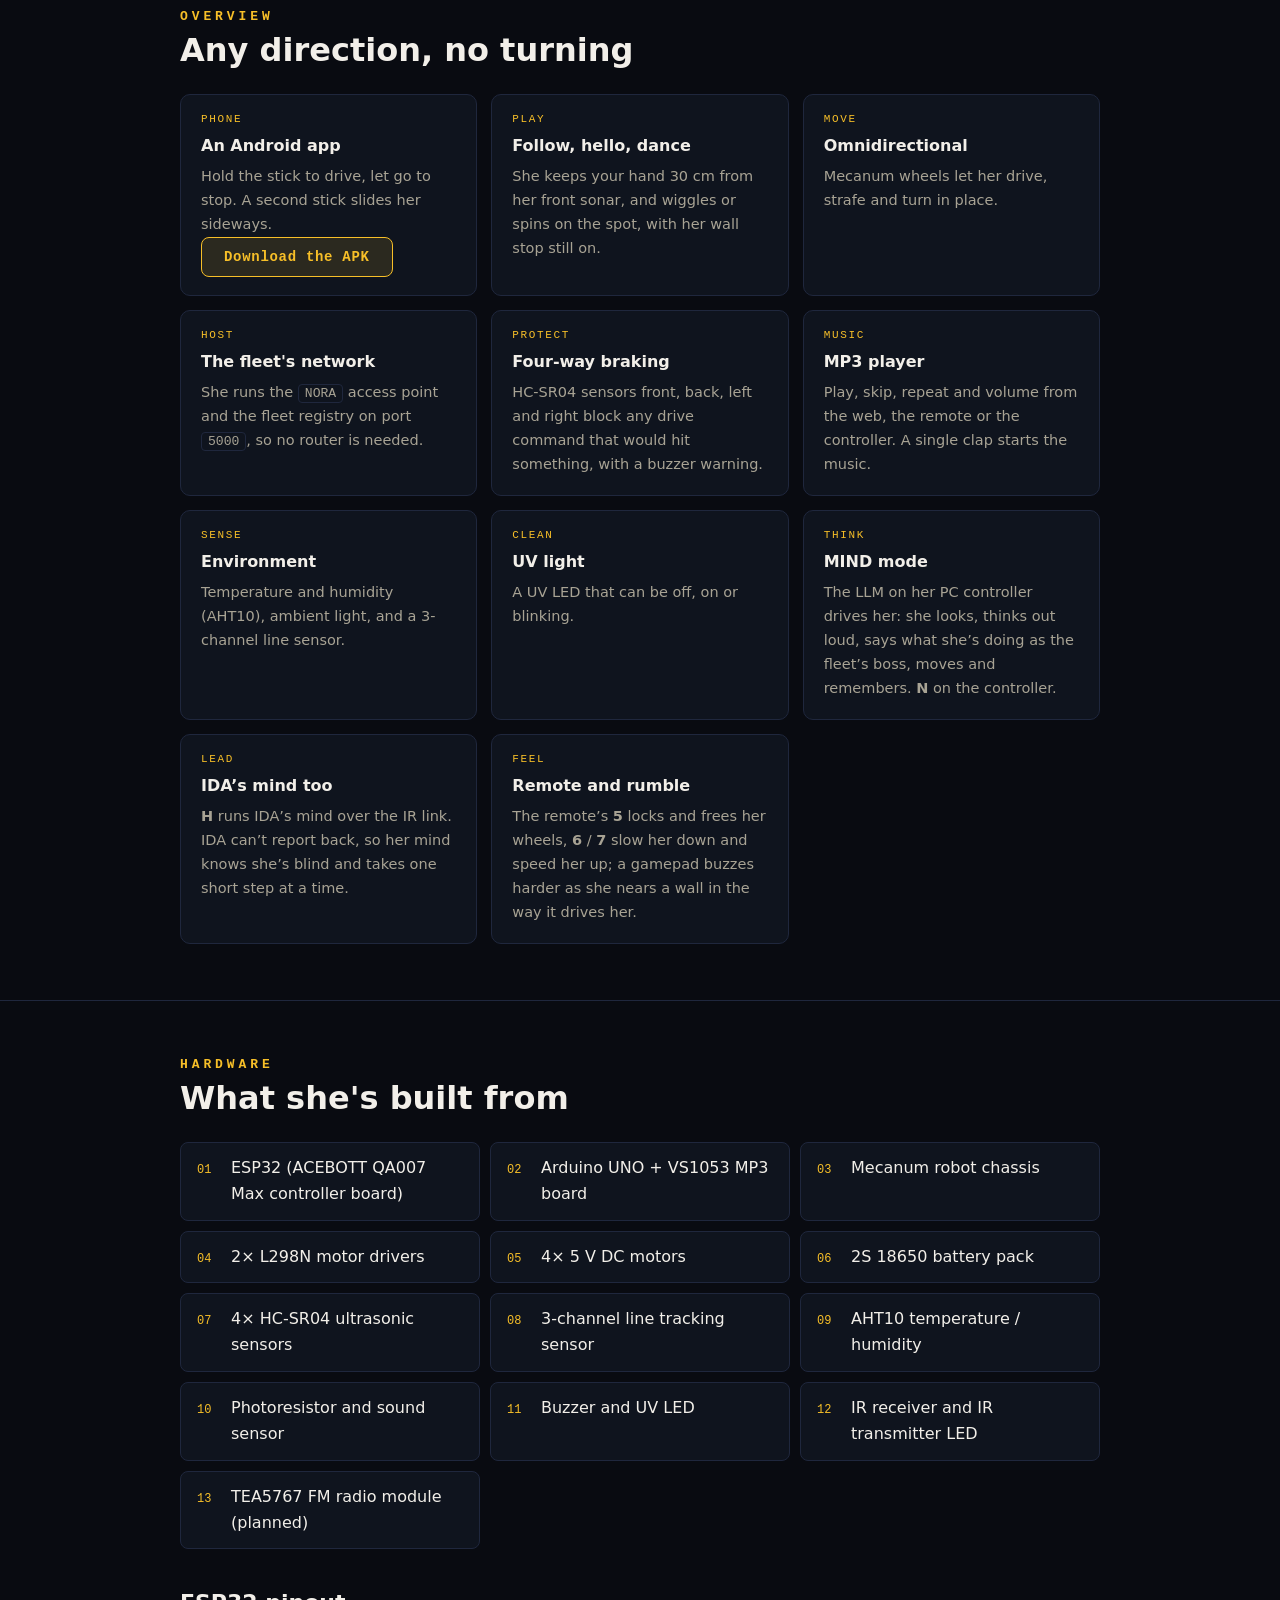
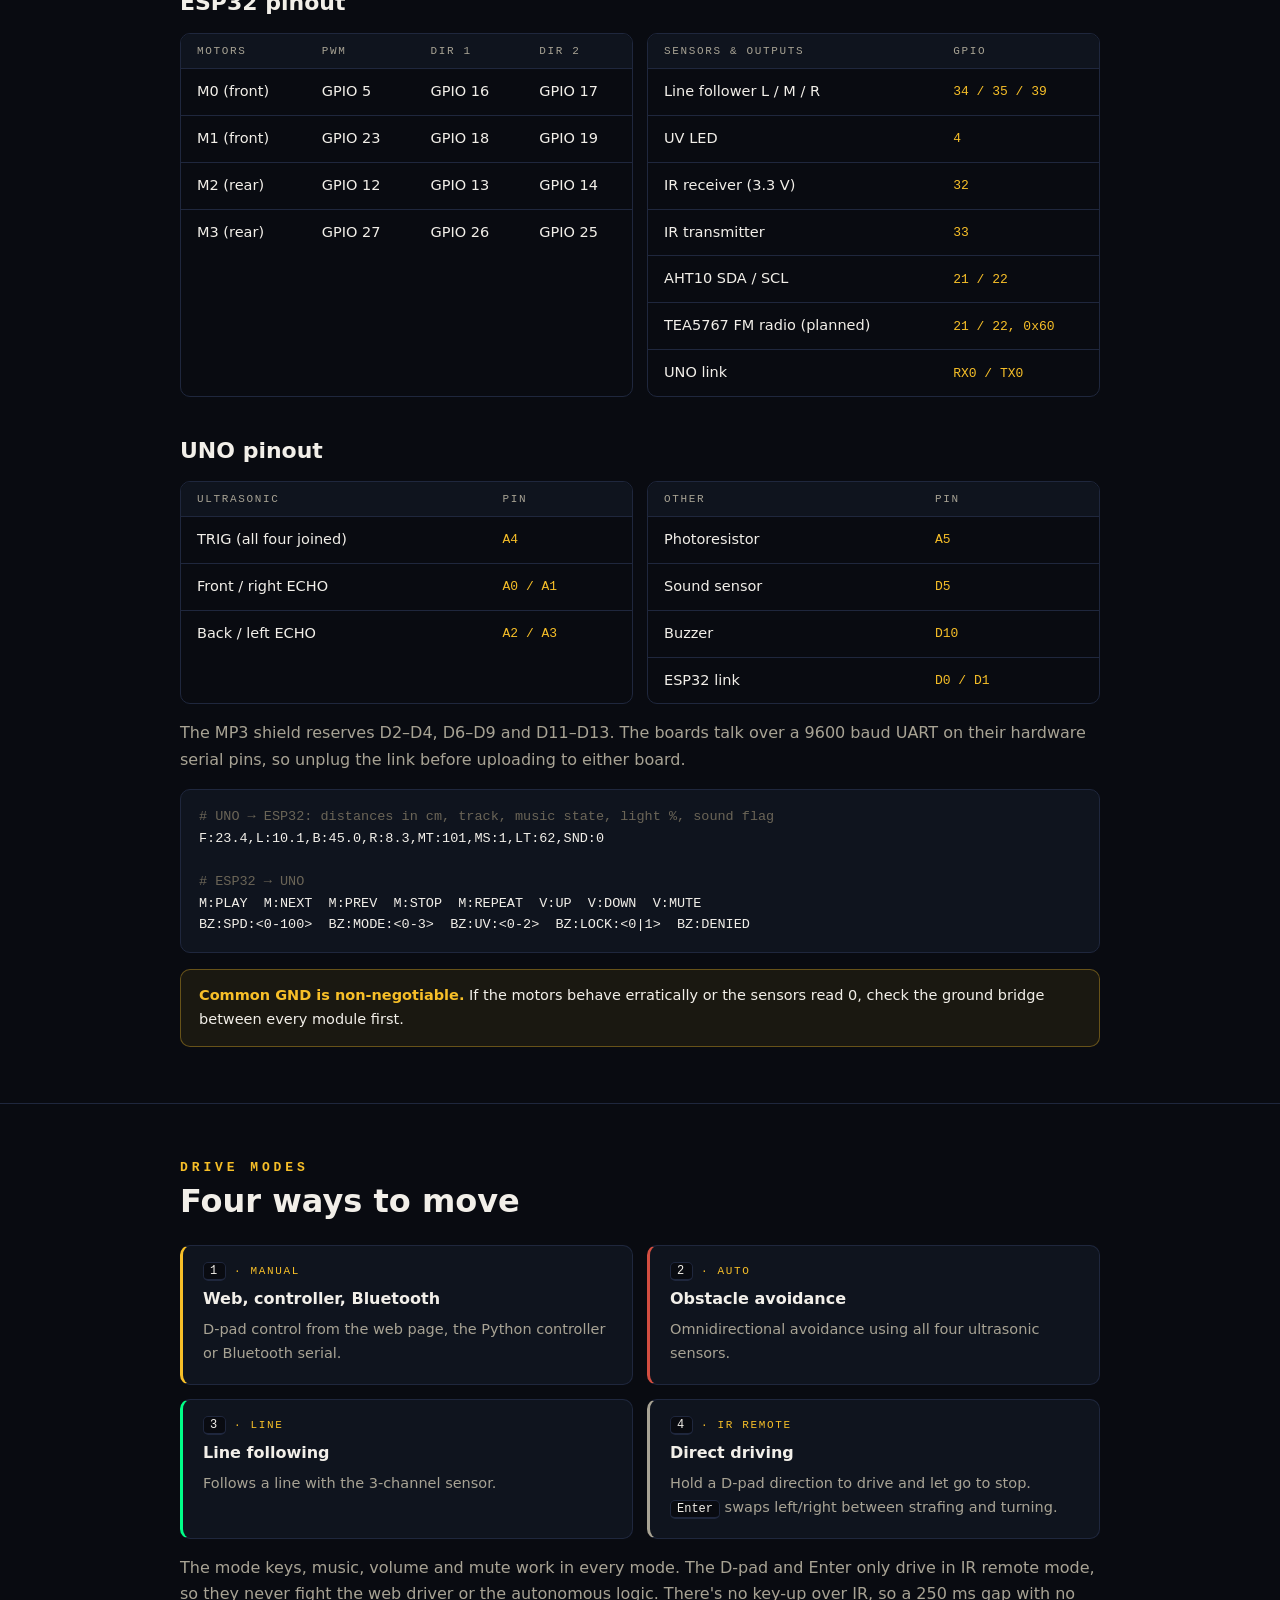
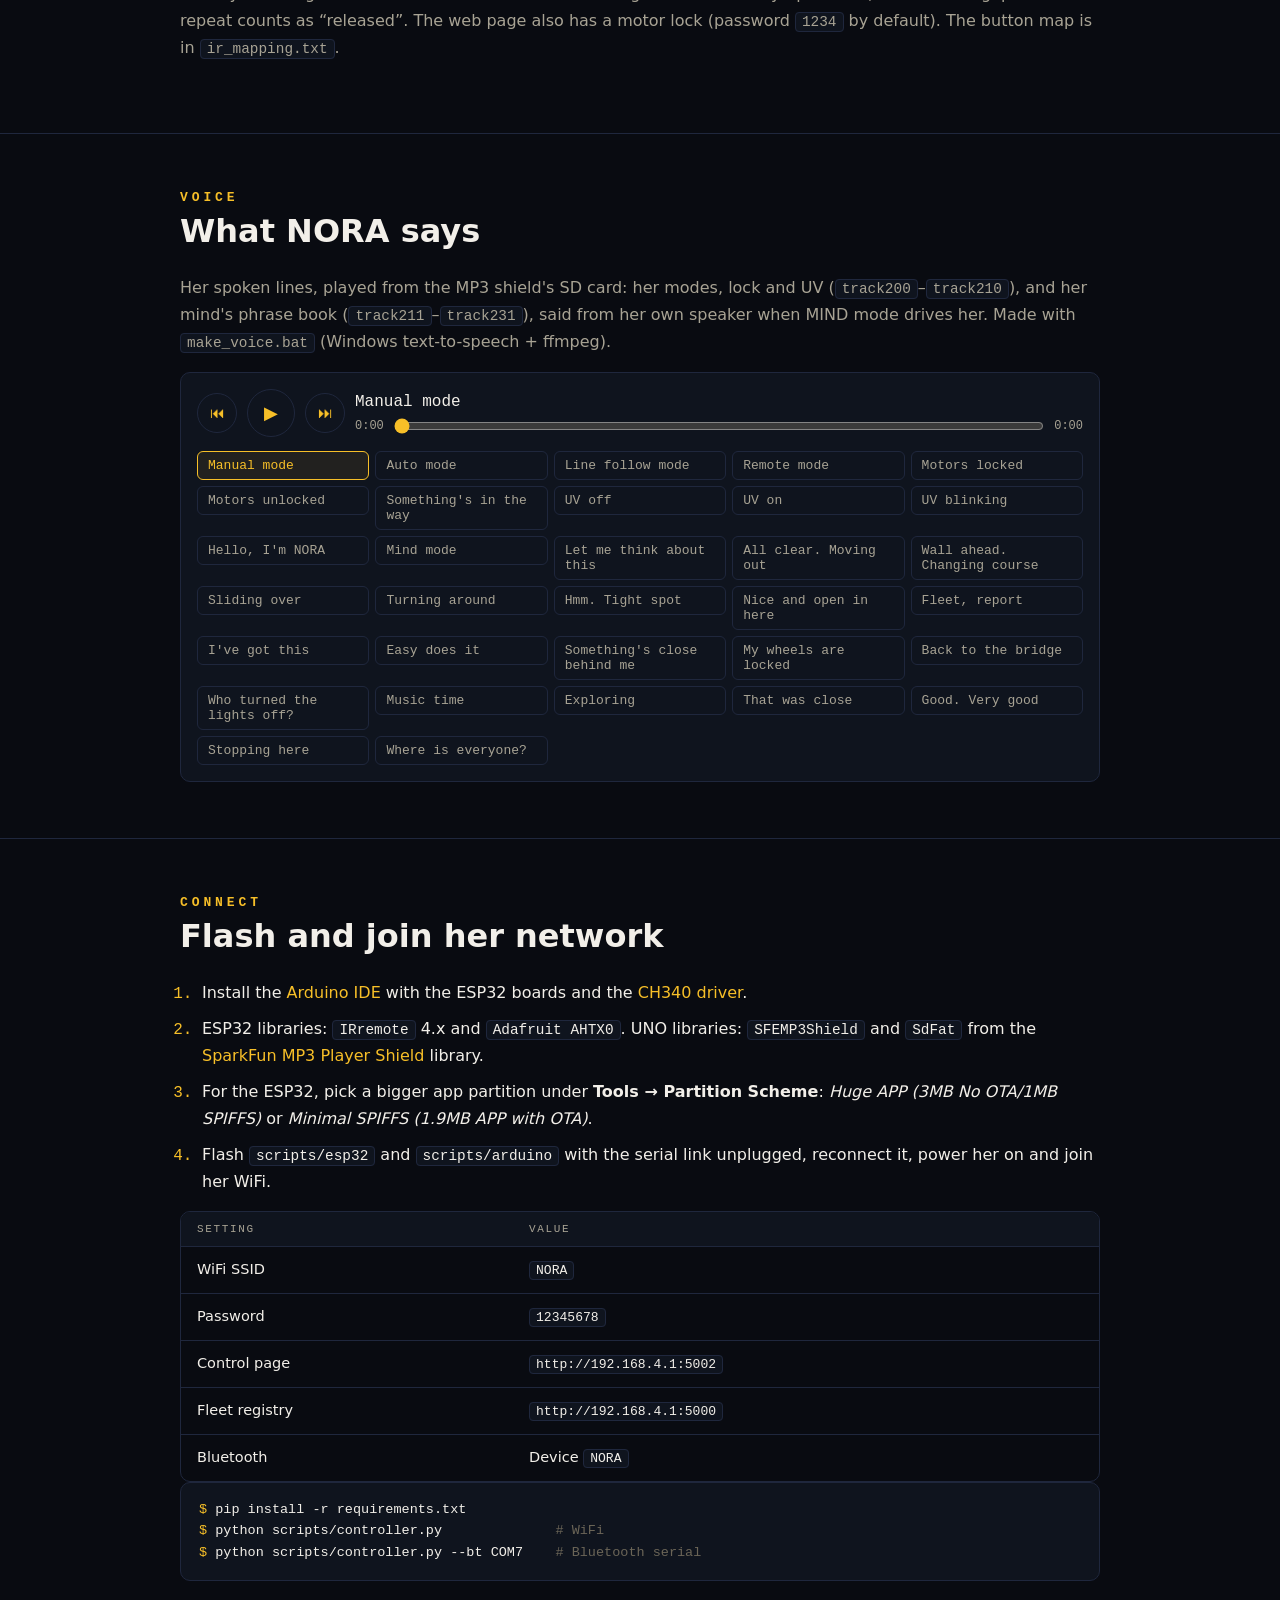
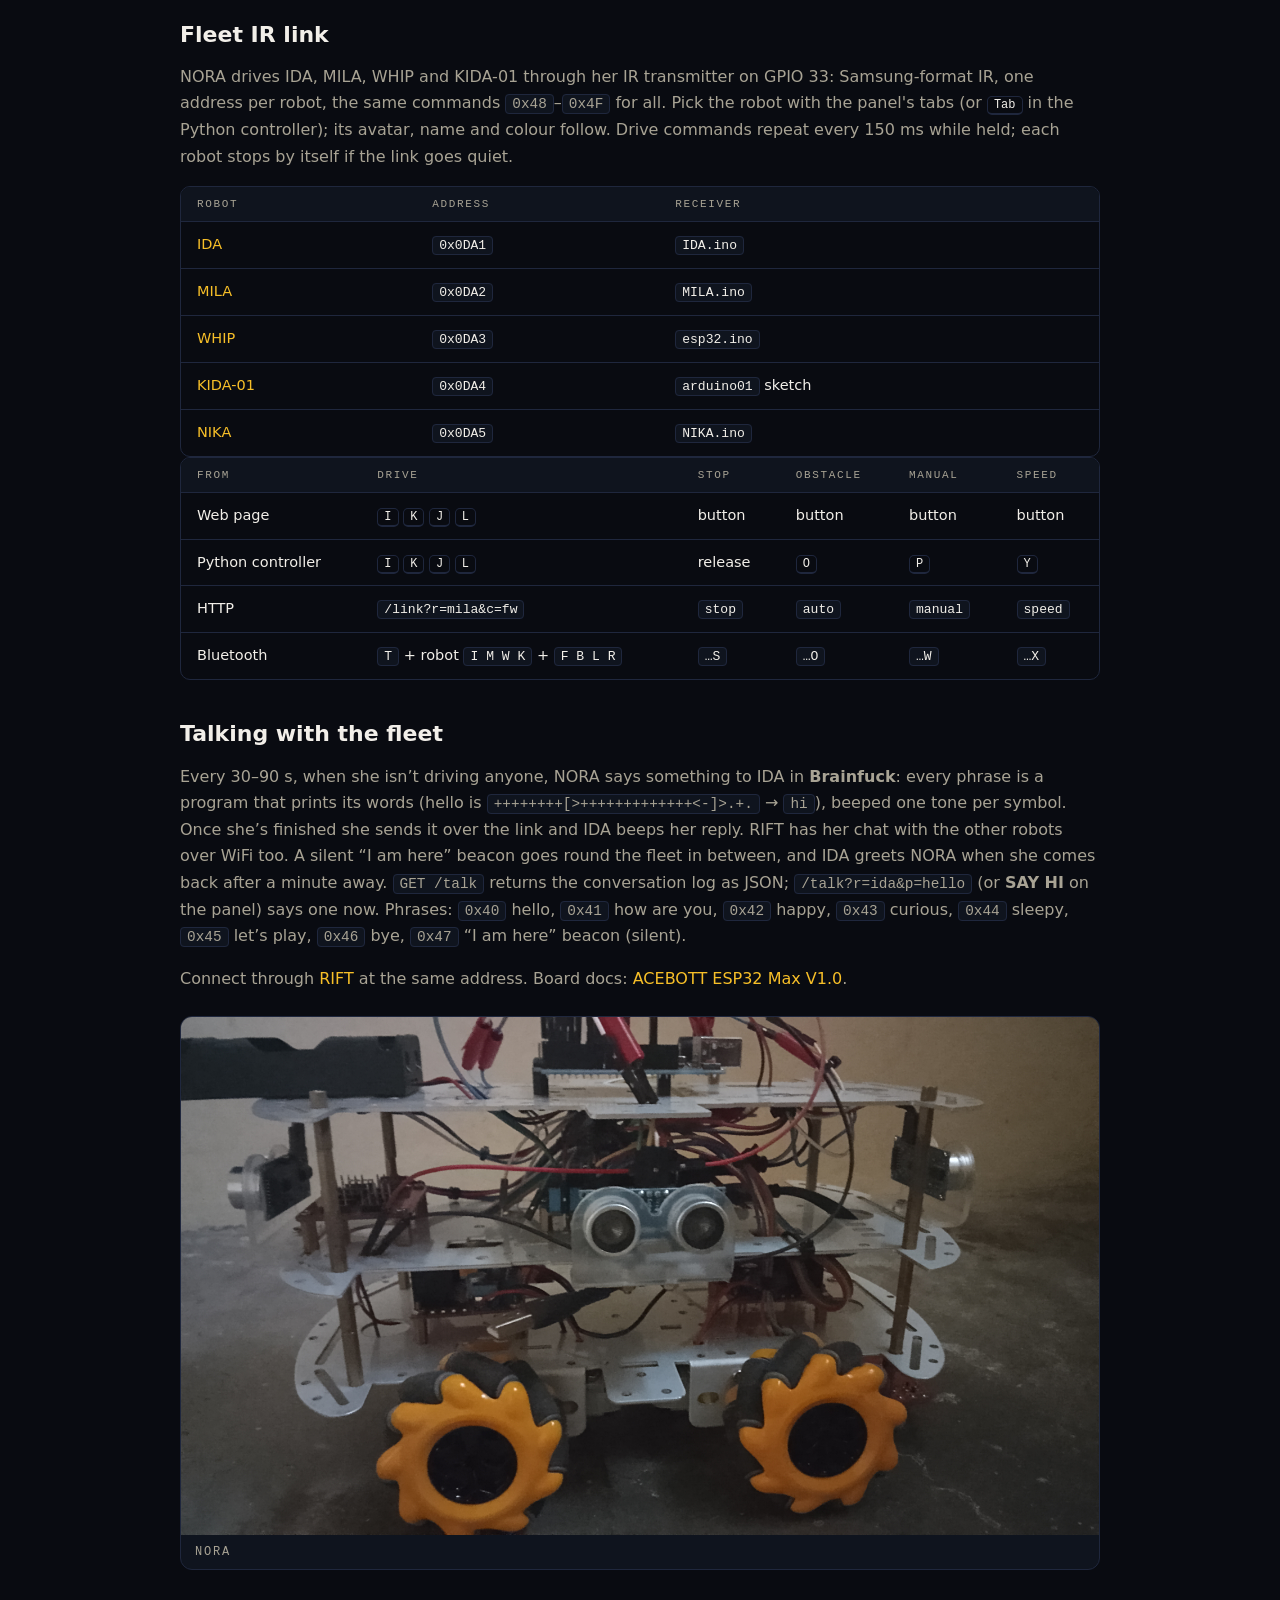
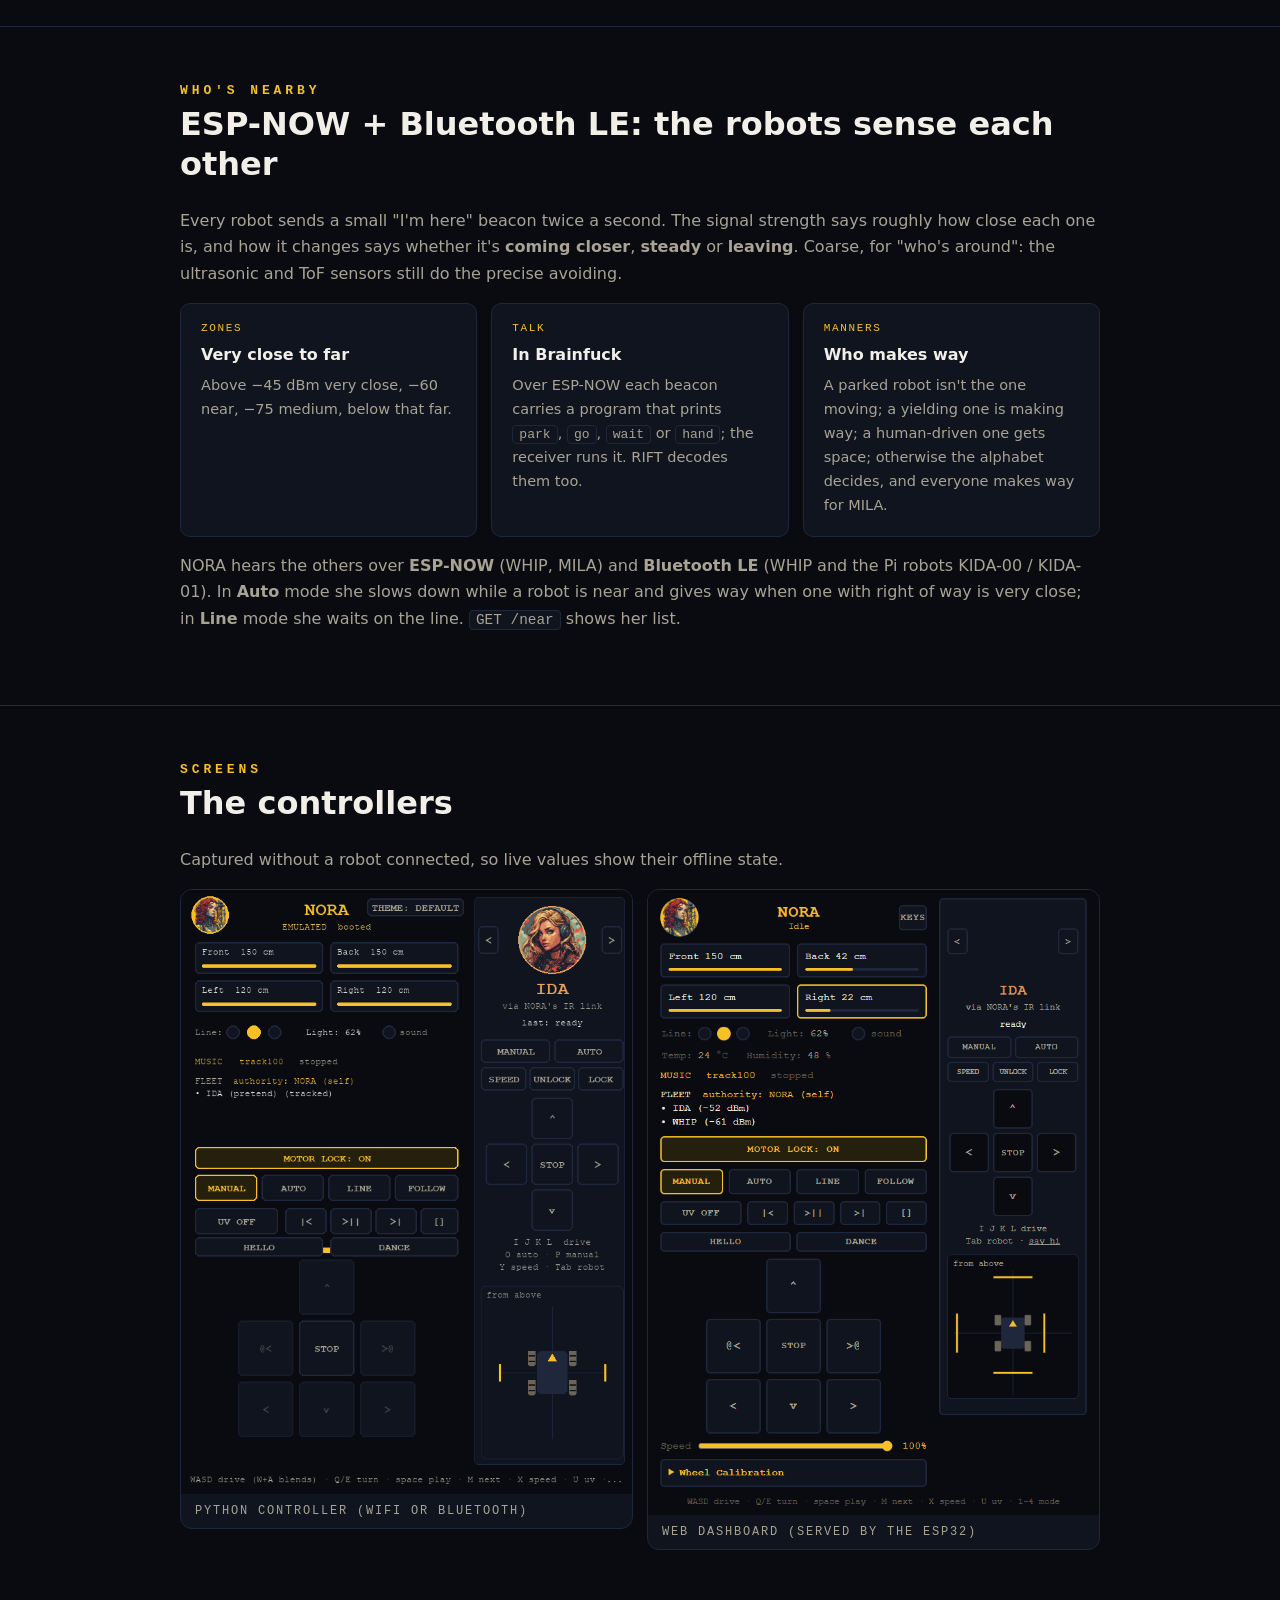
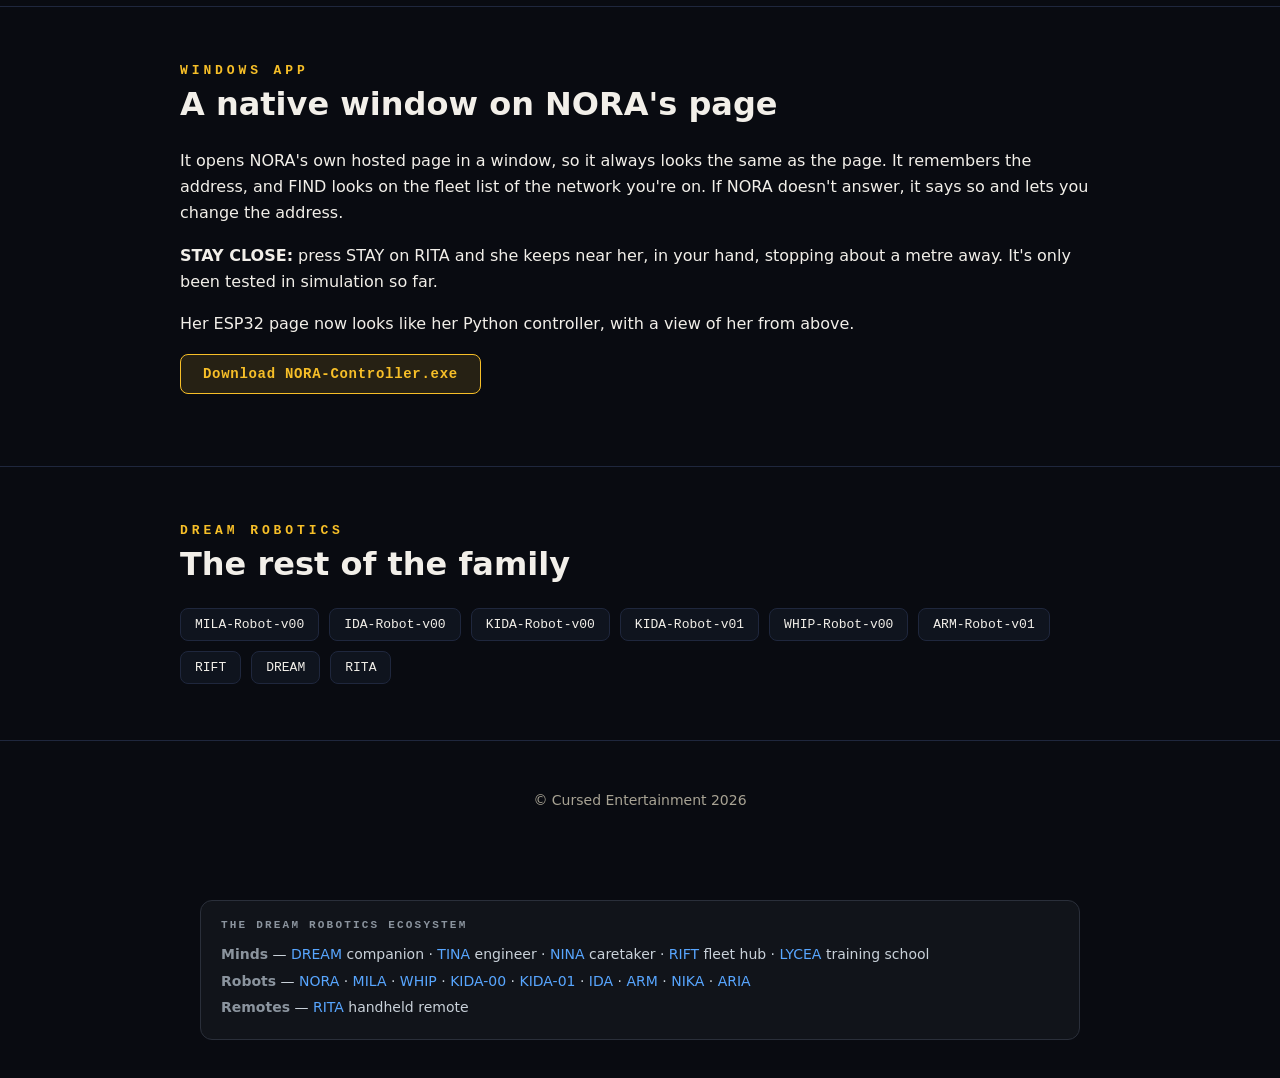
==== commit 12a6d2f3: "APK download on the README and page Co-Authored-By: Claude Opus 5.5 <noreply@anthropic.com>" ====
--- a/index.html
+++ b/index.html
@@ -25,8 +25,8 @@
       <li><a href="#overview">Overview</a></li>
       <li><a href="#hardware">Hardware</a></li>
       <li><a href="#modes">Modes</a></li>
+      <li><a href="#voice">Voice</a></li>
       <li><a href="#connect">Connect</a></li>
-      <li><a href="#voice">Voice</a></li>
       <li><a href="#near">Nearby</a></li>
       <li><a href="#screens">Screens</a></li>
       <li><a href="https://github.com/CursedPrograms/NORA-Robot-v00">GitHub</a></li>
@@ -75,7 +75,6 @@
 </header>
 
 <main>
-
 <section id="overview">
   <div class="wrap">
     <h2>Overview</h2>
@@ -85,6 +84,7 @@
         <span class="k">Phone</span>
         <h4>An Android app</h4>
         <p>Hold the stick to drive, let go to stop. A second stick slides her sideways.</p>
+        <p><a class="btn primary" href="https://github.com/CursedPrograms/NORA-Robot-v00/raw/main/Android%20App/apk/NORA-debug-2026-10-30.apk">Download the APK</a></p>
       </div>
       <div class="card">
         <span class="k">Play</span>
@@ -252,6 +252,15 @@
   </div>
 </section>
 
+<section id="voice">
+  <div class="wrap">
+    <h2>Voice</h2>
+    <h3 class="title">What NORA says</h3>
+    <p class="muted">Her spoken lines, played from the MP3 shield's SD card: her modes, lock and UV (<code>track200</code>&ndash;<code>track210</code>), and her mind's phrase book (<code>track211</code>&ndash;<code>track231</code>), said from her own speaker when MIND mode drives her. Made with <code>make_voice.bat</code> (Windows text-to-speech + ffmpeg).</p>
+    <div class="player" data-tracks='[{"title": "Manual mode", "src": "site/voice/track200.mp3"}, {"title": "Auto mode", "src": "site/voice/track201.mp3"}, {"title": "Line follow mode", "src": "site/voice/track202.mp3"}, {"title": "Remote mode", "src": "site/voice/track203.mp3"}, {"title": "Motors locked", "src": "site/voice/track204.mp3"}, {"title": "Motors unlocked", "src": "site/voice/track205.mp3"}, {"title": "Something&#39;s in the way", "src": "site/voice/track206.mp3"}, {"title": "UV off", "src": "site/voice/track207.mp3"}, {"title": "UV on", "src": "site/voice/track208.mp3"}, {"title": "UV blinking", "src": "site/voice/track209.mp3"}, {"title": "Hello, I&#39;m NORA", "src": "site/voice/track210.mp3"}, {"title": "Mind mode", "src": "site/voice/track211.mp3"}, {"title": "Let me think about this", "src": "site/voice/track212.mp3"}, {"title": "All clear. Moving out", "src": "site/voice/track213.mp3"}, {"title": "Wall ahead. Changing course", "src": "site/voice/track214.mp3"}, {"title": "Sliding over", "src": "site/voice/track215.mp3"}, {"title": "Turning around", "src": "site/voice/track216.mp3"}, {"title": "Hmm. Tight spot", "src": "site/voice/track217.mp3"}, {"title": "Nice and open in here", "src": "site/voice/track218.mp3"}, {"title": "Fleet, report", "src": "site/voice/track219.mp3"}, {"title": "I&#39;ve got this", "src": "site/voice/track220.mp3"}, {"title": "Easy does it", "src": "site/voice/track221.mp3"}, {"title": "Something&#39;s close behind me", "src": "site/voice/track222.mp3"}, {"title": "My wheels are locked", "src": "site/voice/track223.mp3"}, {"title": "Back to the bridge", "src": "site/voice/track224.mp3"}, {"title": "Who turned the lights off?", "src": "site/voice/track225.mp3"}, {"title": "Music time", "src": "site/voice/track226.mp3"}, {"title": "Exploring", "src": "site/voice/track227.mp3"}, {"title": "That was close", "src": "site/voice/track228.mp3"}, {"title": "Good. Very good", "src": "site/voice/track229.mp3"}, {"title": "Stopping here", "src": "site/voice/track230.mp3"}, {"title": "Where is everyone?", "src": "site/voice/track231.mp3"}]'></div>
+  </div>
+</section>
+
 <section id="connect">
   <div class="wrap">
     <h2>Connect</h2>
@@ -341,15 +350,6 @@
         <figcaption>Web dashboard (served by the ESP32)</figcaption>
       </figure>
     </div>
-  </div>
-</section>
-
-<section id="voice">
-  <div class="wrap">
-    <h2>Voice</h2>
-    <h3 class="title">What NORA says</h3>
-    <p class="muted">Her spoken lines, played from the MP3 shield's SD card: her modes, lock and UV (<code>track200</code>&ndash;<code>track210</code>), and her mind's phrase book (<code>track211</code>&ndash;<code>track231</code>), said from her own speaker when MIND mode drives her. Made with <code>make_voice.bat</code> (Windows text-to-speech + ffmpeg).</p>
-    <div class="player" data-tracks='[{"title": "Manual mode", "src": "site/voice/track200.mp3"}, {"title": "Auto mode", "src": "site/voice/track201.mp3"}, {"title": "Line follow mode", "src": "site/voice/track202.mp3"}, {"title": "Remote mode", "src": "site/voice/track203.mp3"}, {"title": "Motors locked", "src": "site/voice/track204.mp3"}, {"title": "Motors unlocked", "src": "site/voice/track205.mp3"}, {"title": "Something&#39;s in the way", "src": "site/voice/track206.mp3"}, {"title": "UV off", "src": "site/voice/track207.mp3"}, {"title": "UV on", "src": "site/voice/track208.mp3"}, {"title": "UV blinking", "src": "site/voice/track209.mp3"}, {"title": "Hello, I&#39;m NORA", "src": "site/voice/track210.mp3"}, {"title": "Mind mode", "src": "site/voice/track211.mp3"}, {"title": "Let me think about this", "src": "site/voice/track212.mp3"}, {"title": "All clear. Moving out", "src": "site/voice/track213.mp3"}, {"title": "Wall ahead. Changing course", "src": "site/voice/track214.mp3"}, {"title": "Sliding over", "src": "site/voice/track215.mp3"}, {"title": "Turning around", "src": "site/voice/track216.mp3"}, {"title": "Hmm. Tight spot", "src": "site/voice/track217.mp3"}, {"title": "Nice and open in here", "src": "site/voice/track218.mp3"}, {"title": "Fleet, report", "src": "site/voice/track219.mp3"}, {"title": "I&#39;ve got this", "src": "site/voice/track220.mp3"}, {"title": "Easy does it", "src": "site/voice/track221.mp3"}, {"title": "Something&#39;s close behind me", "src": "site/voice/track222.mp3"}, {"title": "My wheels are locked", "src": "site/voice/track223.mp3"}, {"title": "Back to the bridge", "src": "site/voice/track224.mp3"}, {"title": "Who turned the lights off?", "src": "site/voice/track225.mp3"}, {"title": "Music time", "src": "site/voice/track226.mp3"}, {"title": "Exploring", "src": "site/voice/track227.mp3"}, {"title": "That was close", "src": "site/voice/track228.mp3"}, {"title": "Good. Very good", "src": "site/voice/track229.mp3"}, {"title": "Stopping here", "src": "site/voice/track230.mp3"}, {"title": "Where is everyone?", "src": "site/voice/track231.mp3"}]'></div>
   </div>
 </section>
 
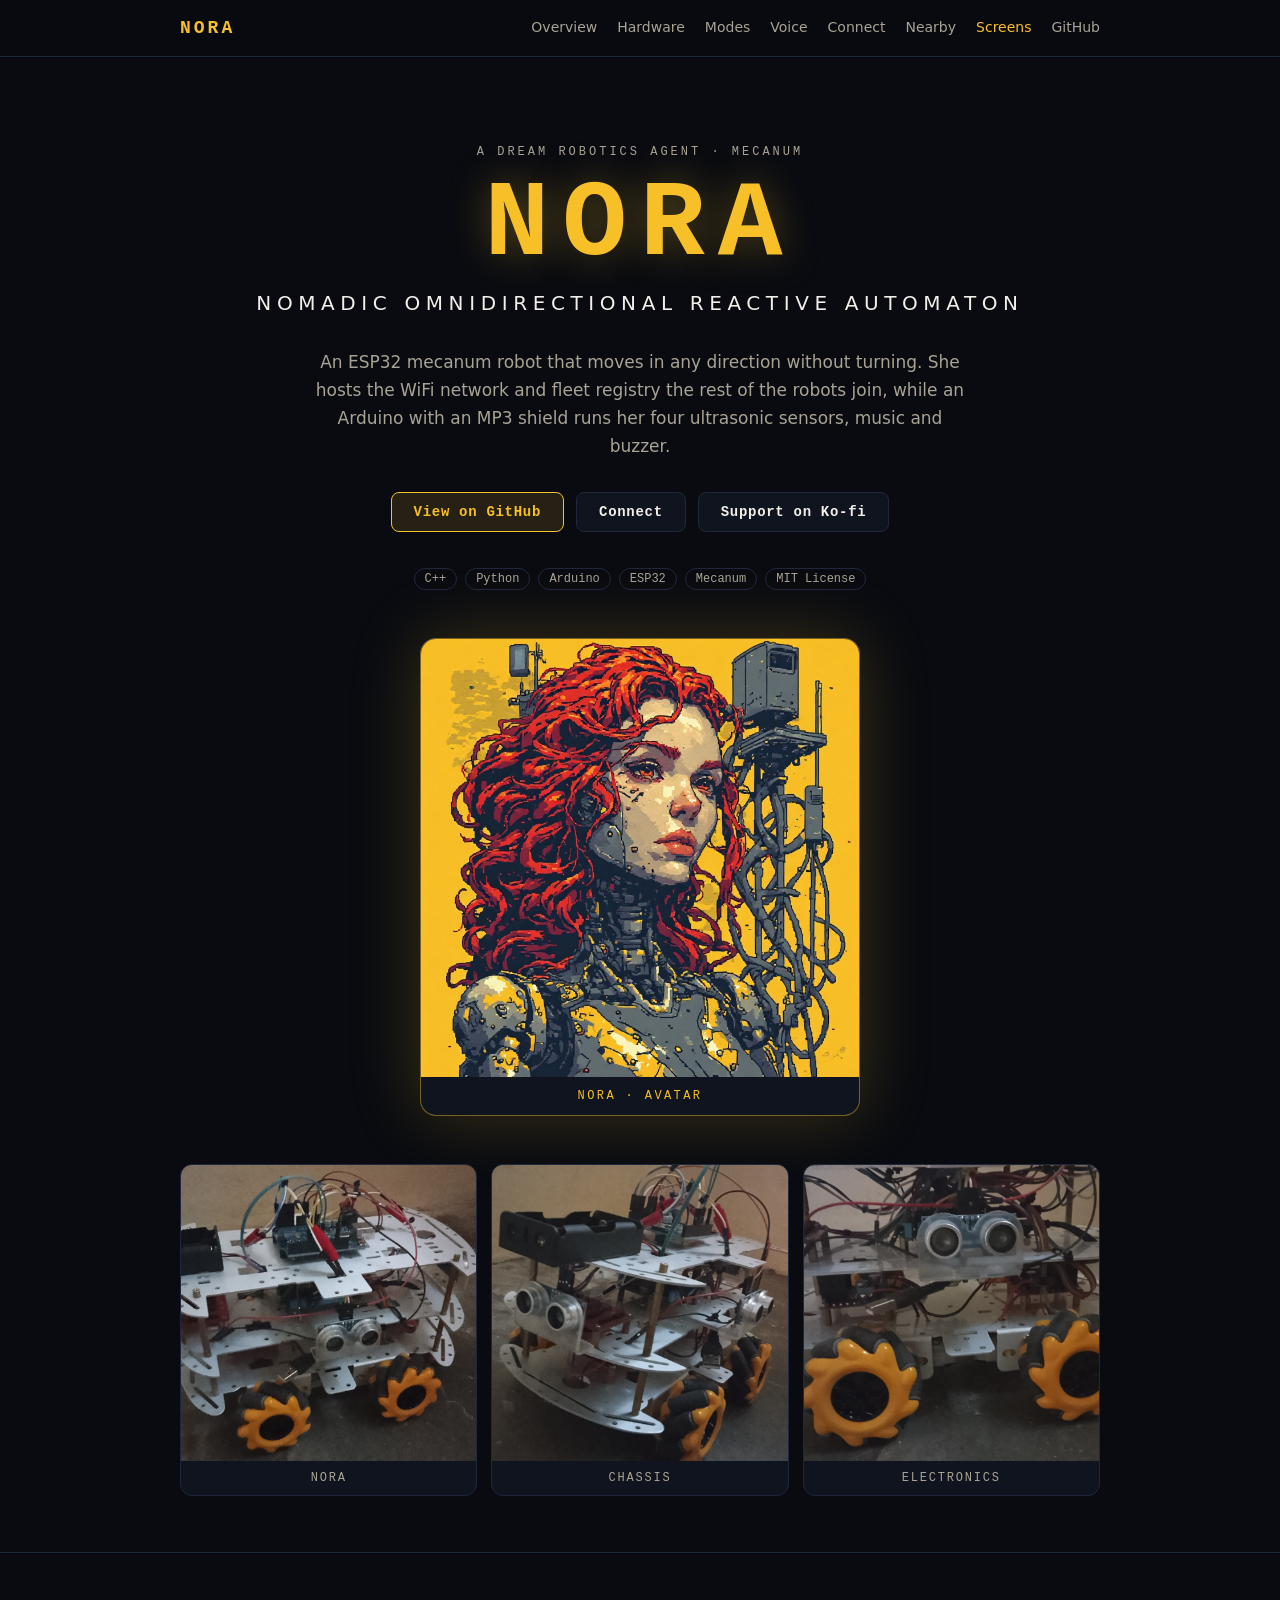
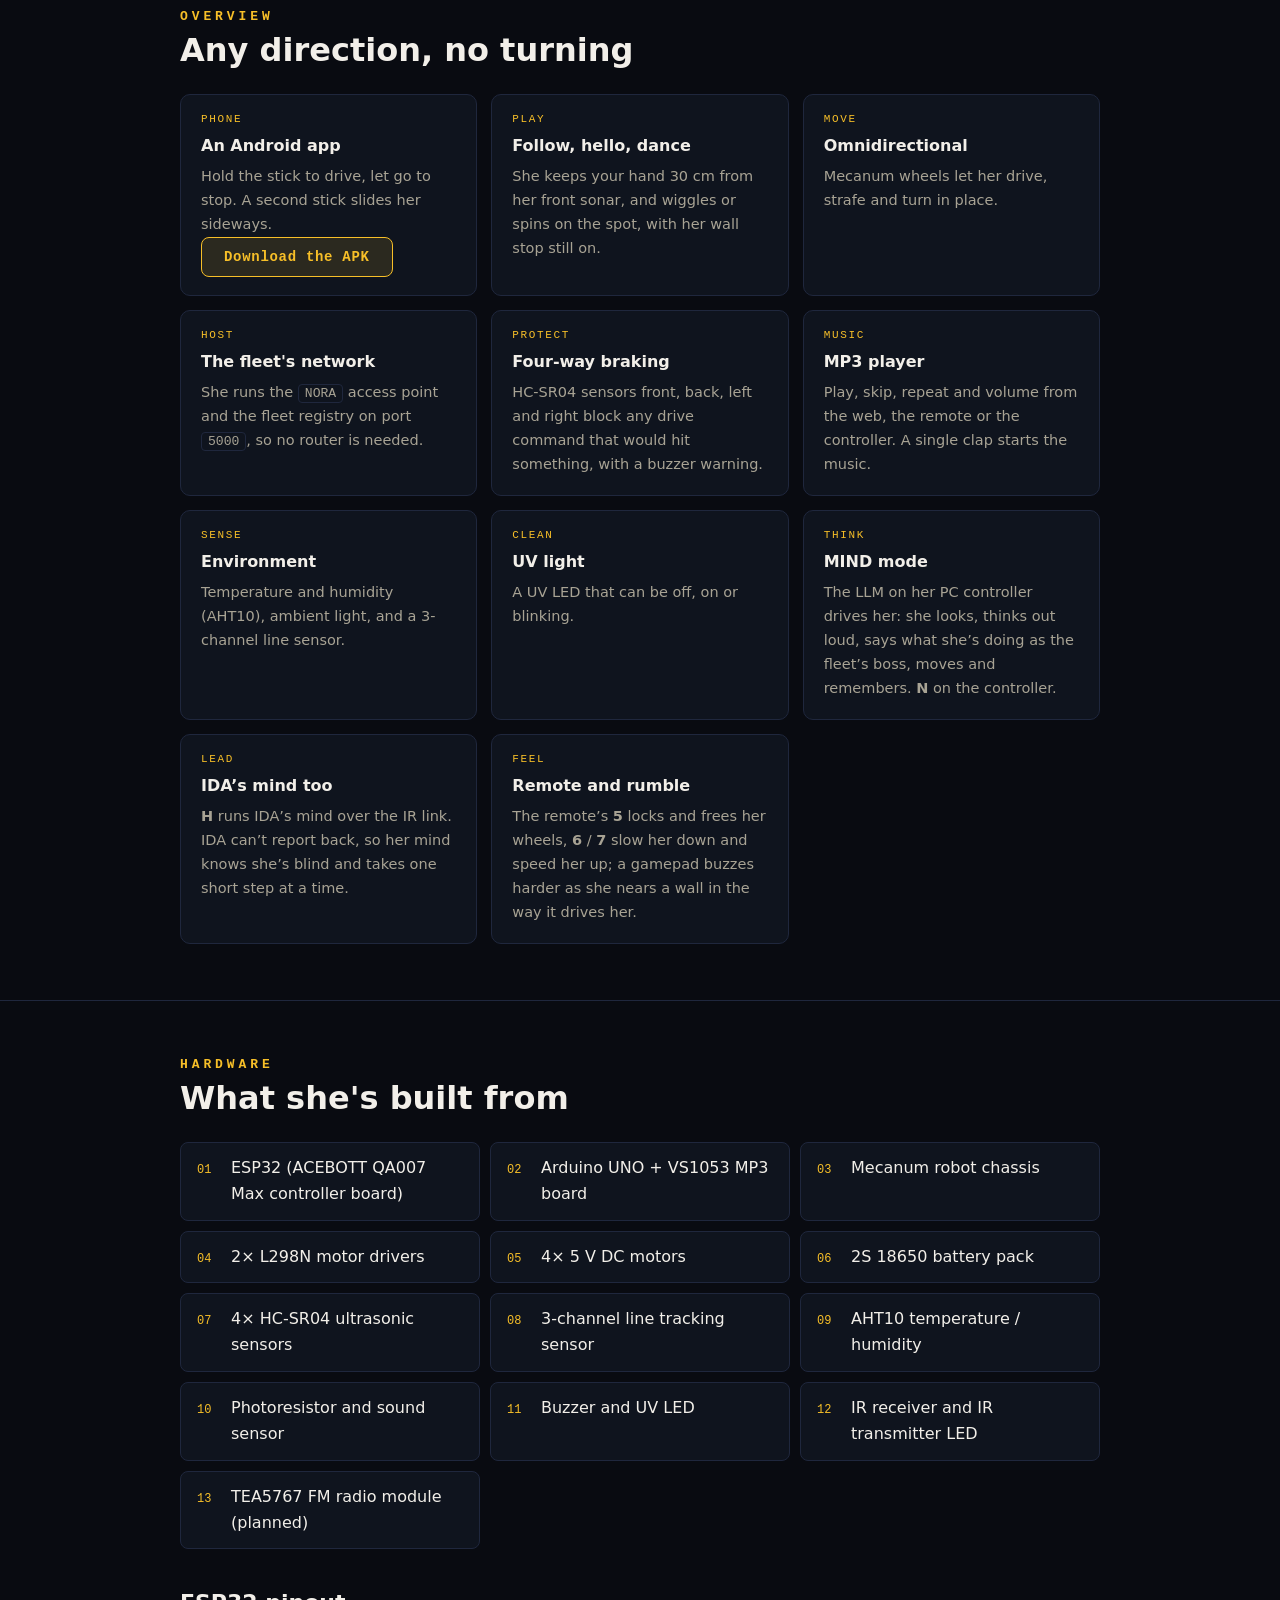
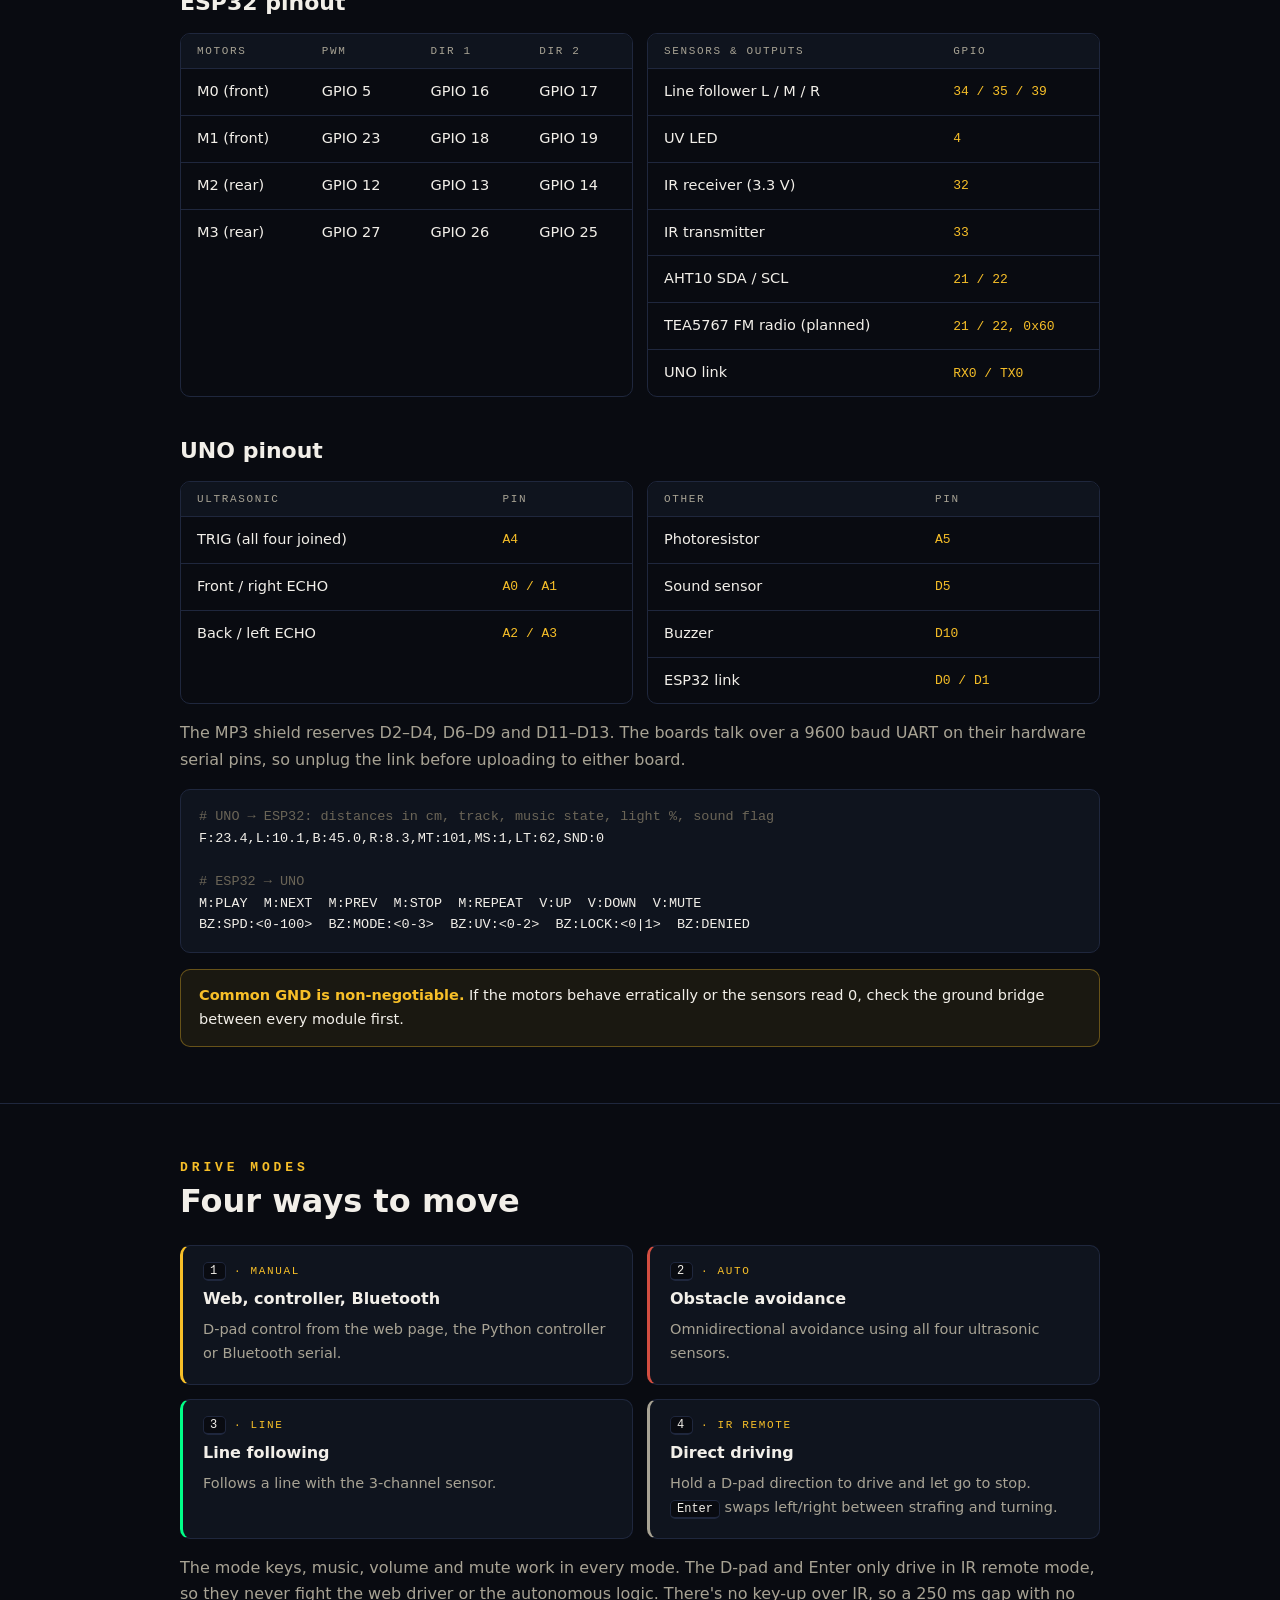
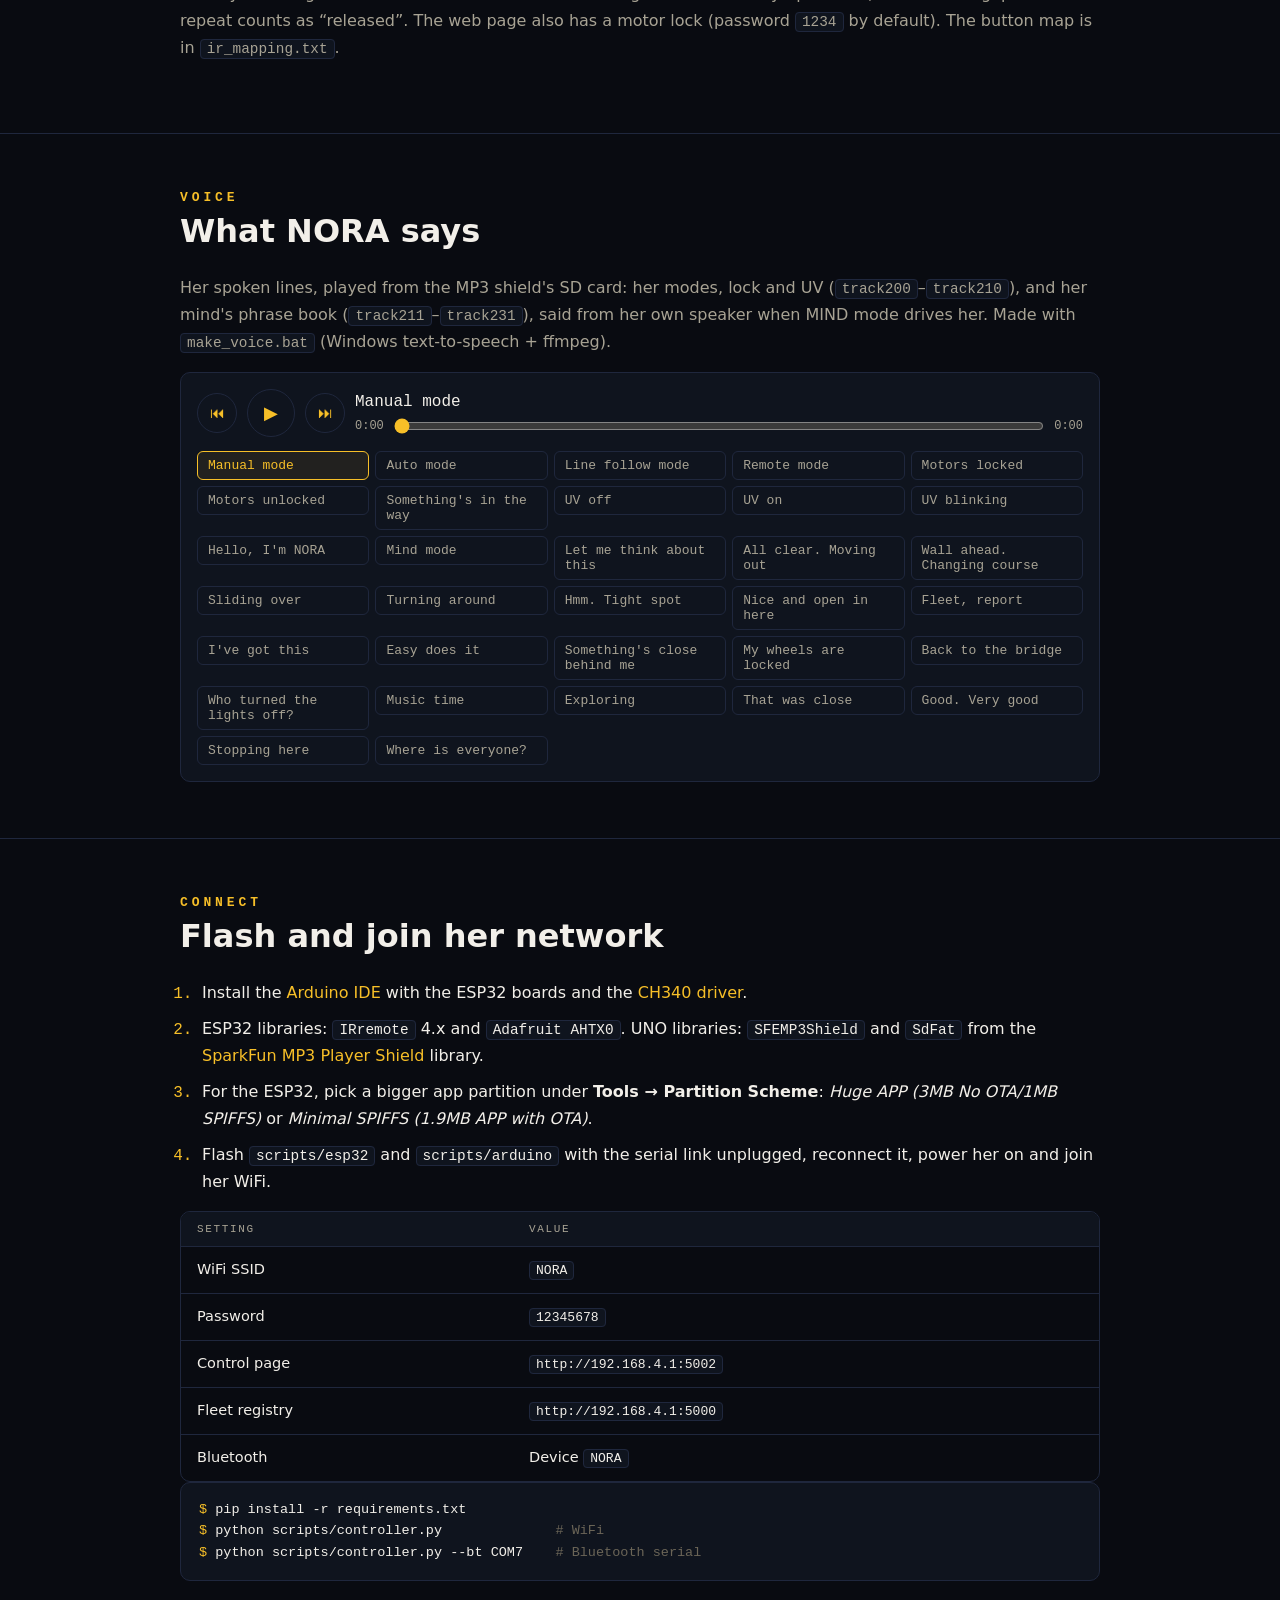
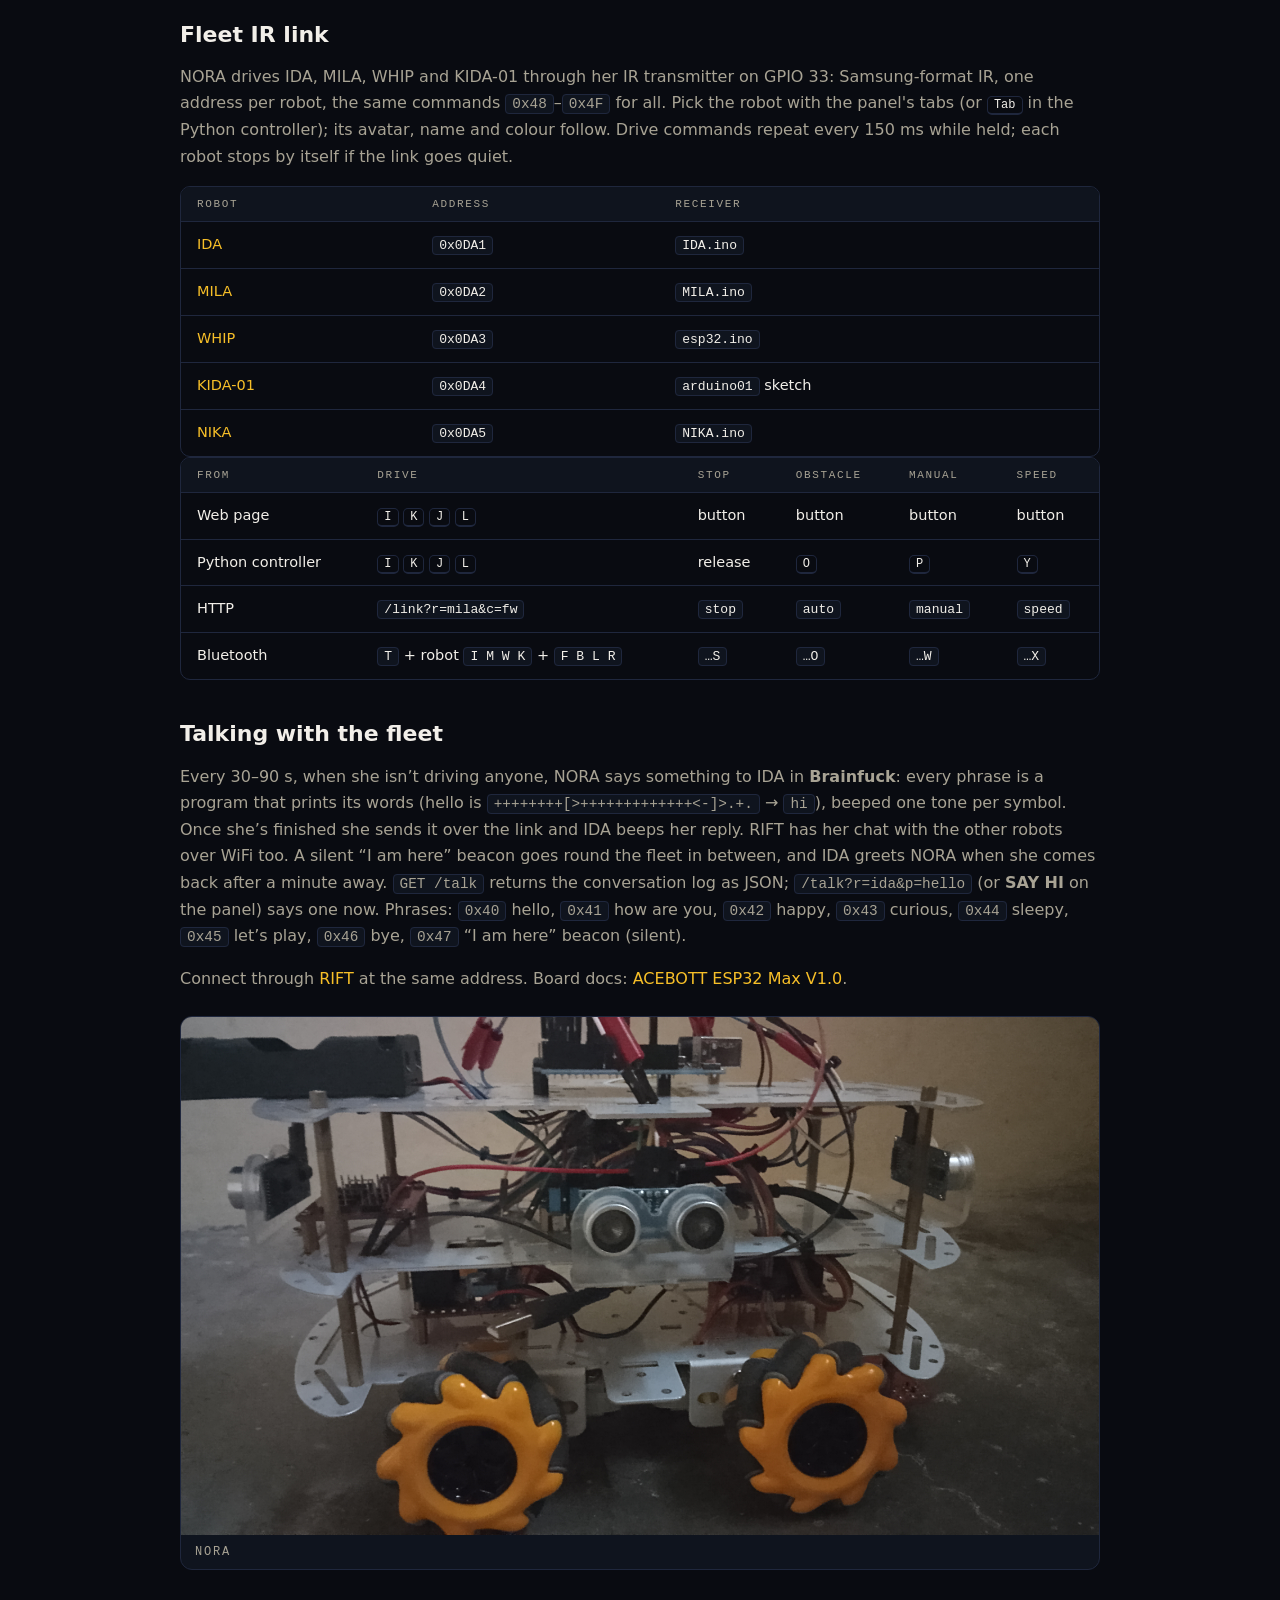
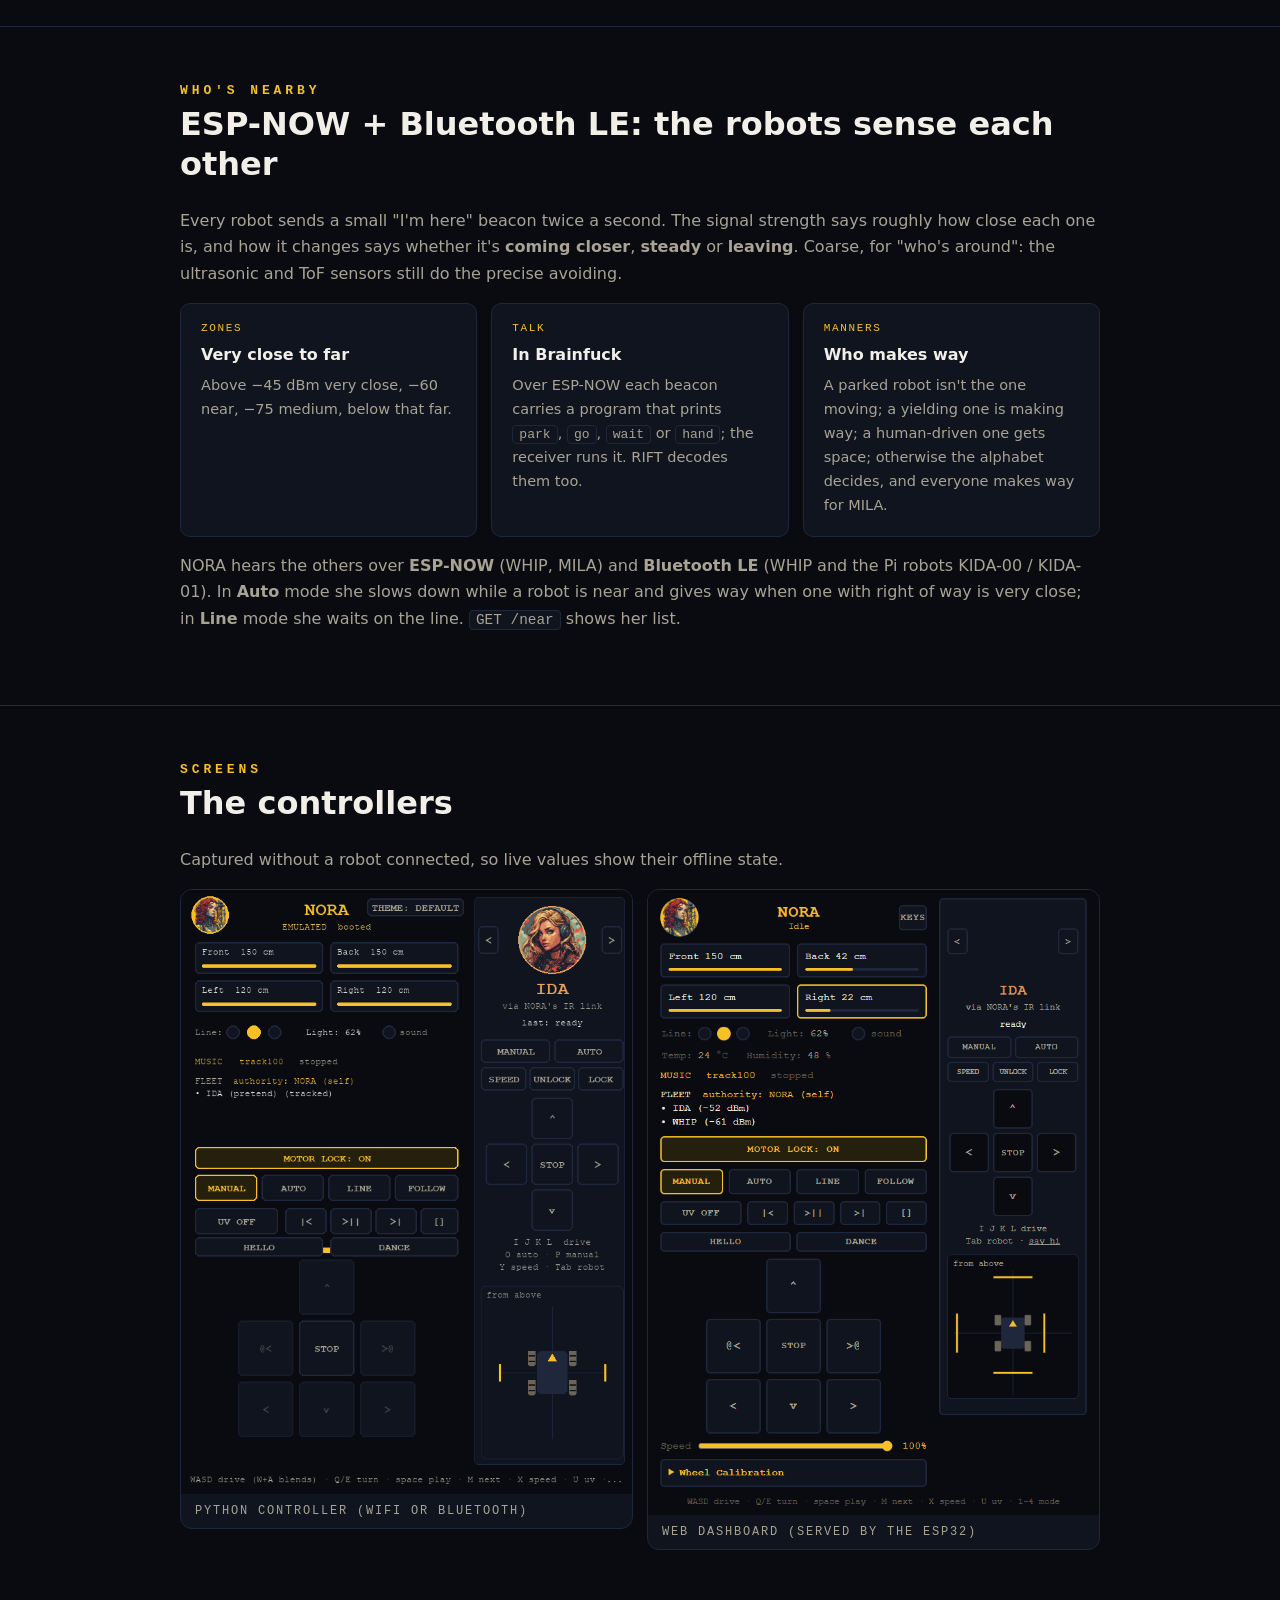
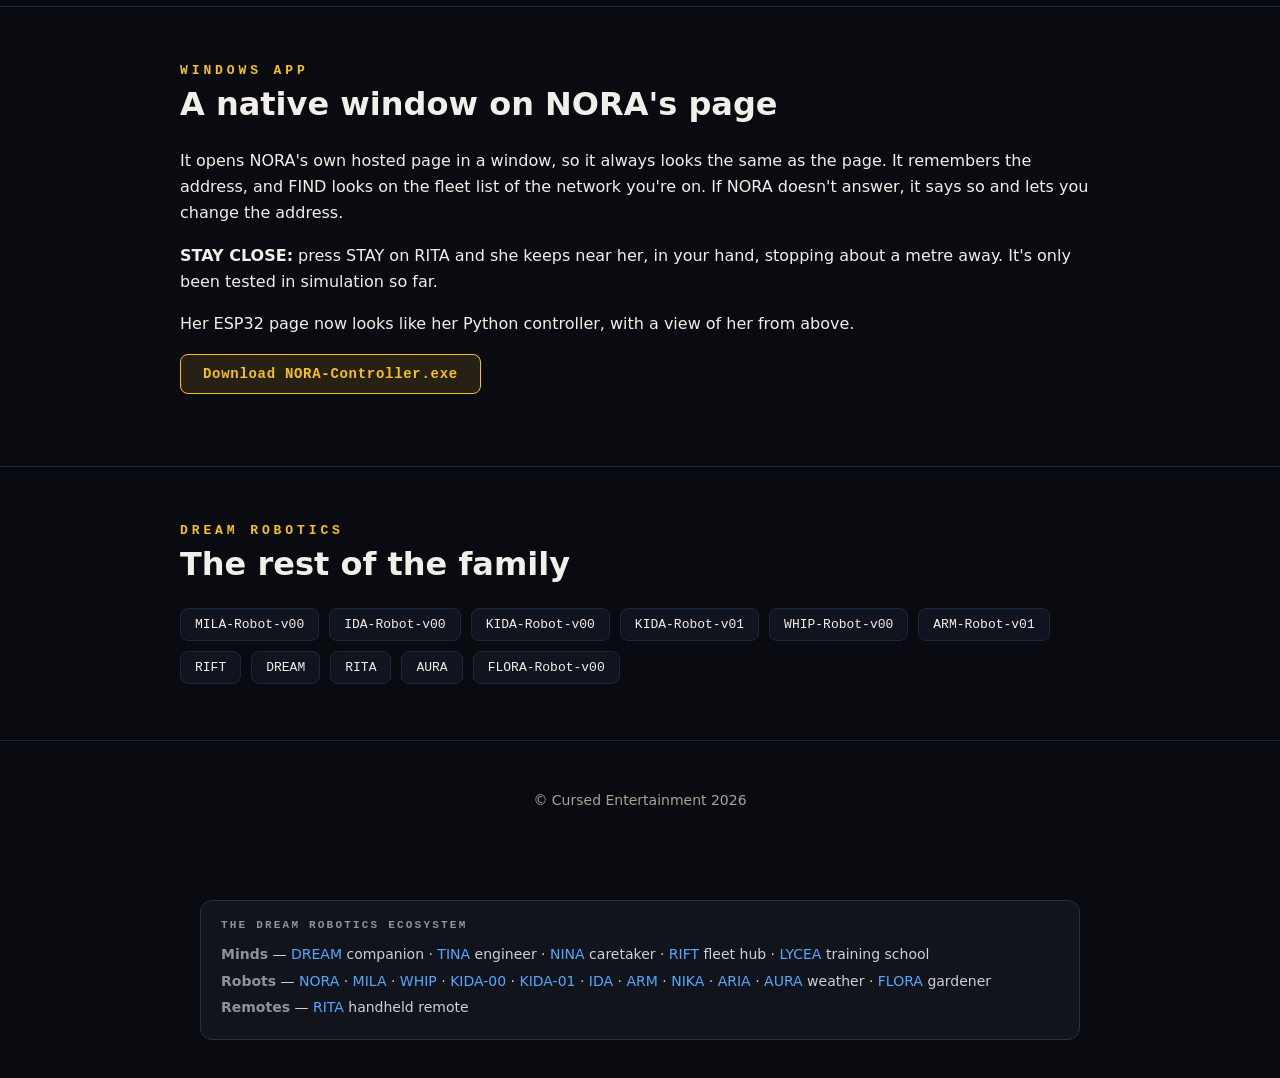
==== commit 3d939db2: "AURA (weather) and FLORA (gardener) join the fleet: README avatars, ecosystem list, site Co-Authored" ====
--- a/index.html
+++ b/index.html
@@ -378,6 +378,8 @@
       <a href="https://github.com/CursedPrograms/RIFT">RIFT</a>
       <a href="https://github.com/CursedPrograms/DREAM">DREAM</a>
       <a href="https://github.com/CursedPrograms/RITA">RITA</a>
+      <a href="https://github.com/CursedPrograms/AURA">AURA</a>
+      <a href="https://github.com/CursedPrograms/FLORA-Robot-v00">FLORA-Robot-v00</a>
     </div>
   </div>
 </section>
@@ -391,7 +393,7 @@
 <section class="eco">
   <div class="eco-title">The DREAM Robotics ecosystem</div>
   <div><strong>Minds</strong> — <a href="https://cursedprograms.github.io/DREAM/">DREAM</a> companion · <a href="https://cursedprograms.github.io/TINA/">TINA</a> engineer · <a href="https://cursedprograms.github.io/NINA/">NINA</a> caretaker · <a href="https://cursedprograms.github.io/RIFT/">RIFT</a> fleet hub · <a href="https://github.com/CursedPrograms/LYCEA">LYCEA</a> training school</div>
-  <div><strong>Robots</strong> — <a href="https://cursedprograms.github.io/NORA-Robot-v00/">NORA</a> · <a href="https://cursedprograms.github.io/MILA-Robot-v00/">MILA</a> · <a href="https://cursedprograms.github.io/WHIP-Robot-v00/">WHIP</a> · <a href="https://cursedprograms.github.io/KIDA-Robot-v00/">KIDA-00</a> · <a href="https://cursedprograms.github.io/KIDA-Robot-v01/">KIDA-01</a> · <a href="https://cursedprograms.github.io/IDA-Robot-v00/">IDA</a> · <a href="https://cursedprograms.github.io/ARM-Robot-v01/">ARM</a> · <a href="https://cursedprograms.github.io/NIKA-Robot-v00/">NIKA</a> · <a href="https://cursedprograms.github.io/ARIA-Robot-v00/">ARIA</a></div>
+  <div><strong>Robots</strong> — <a href="https://cursedprograms.github.io/NORA-Robot-v00/">NORA</a> · <a href="https://cursedprograms.github.io/MILA-Robot-v00/">MILA</a> · <a href="https://cursedprograms.github.io/WHIP-Robot-v00/">WHIP</a> · <a href="https://cursedprograms.github.io/KIDA-Robot-v00/">KIDA-00</a> · <a href="https://cursedprograms.github.io/KIDA-Robot-v01/">KIDA-01</a> · <a href="https://cursedprograms.github.io/IDA-Robot-v00/">IDA</a> · <a href="https://cursedprograms.github.io/ARM-Robot-v01/">ARM</a> · <a href="https://cursedprograms.github.io/NIKA-Robot-v00/">NIKA</a> · <a href="https://cursedprograms.github.io/ARIA-Robot-v00/">ARIA</a> · <a href="https://cursedprograms.github.io/AURA/">AURA</a> weather · <a href="https://cursedprograms.github.io/FLORA-Robot-v00/">FLORA</a> gardener</div>
   <div><strong>Remotes</strong> — <a href="https://cursedprograms.github.io/RITA/">RITA</a> handheld remote</div>
 </section>
 <!-- DREAM-ECOSYSTEM:END -->
